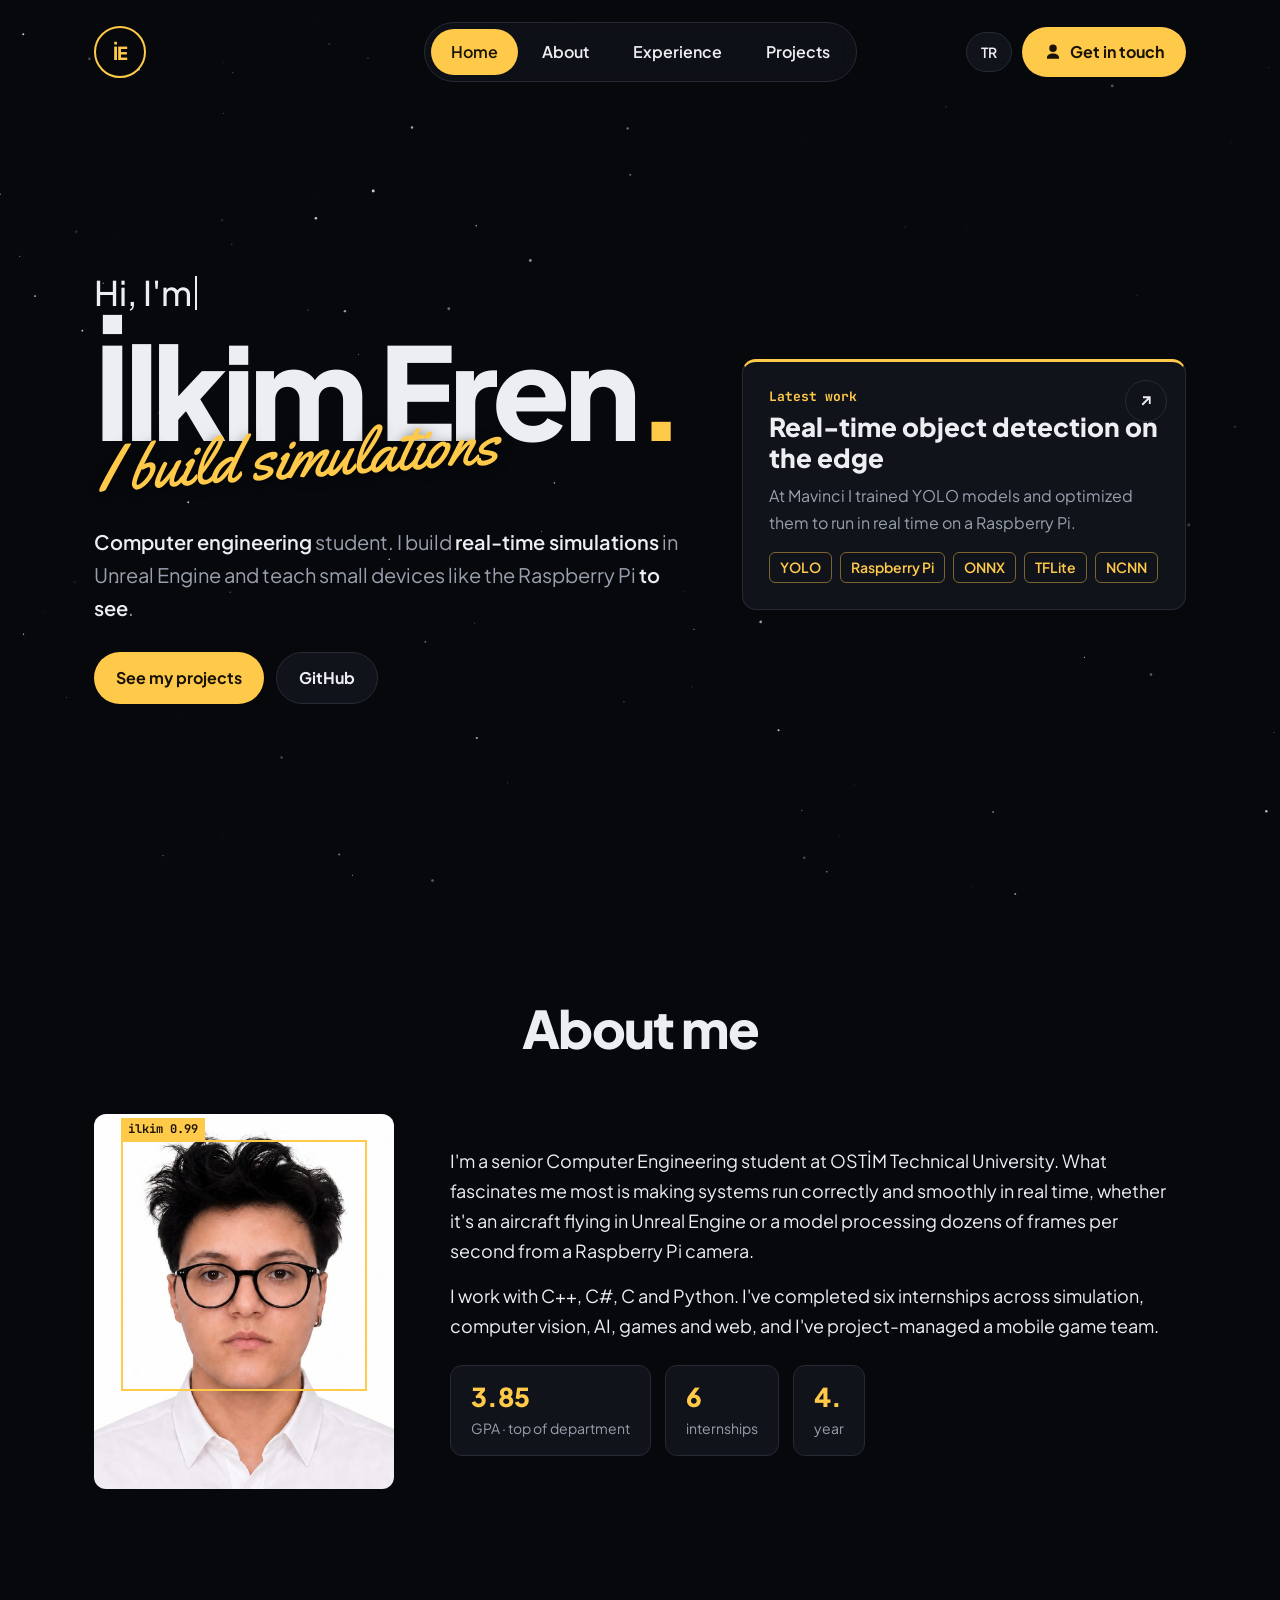
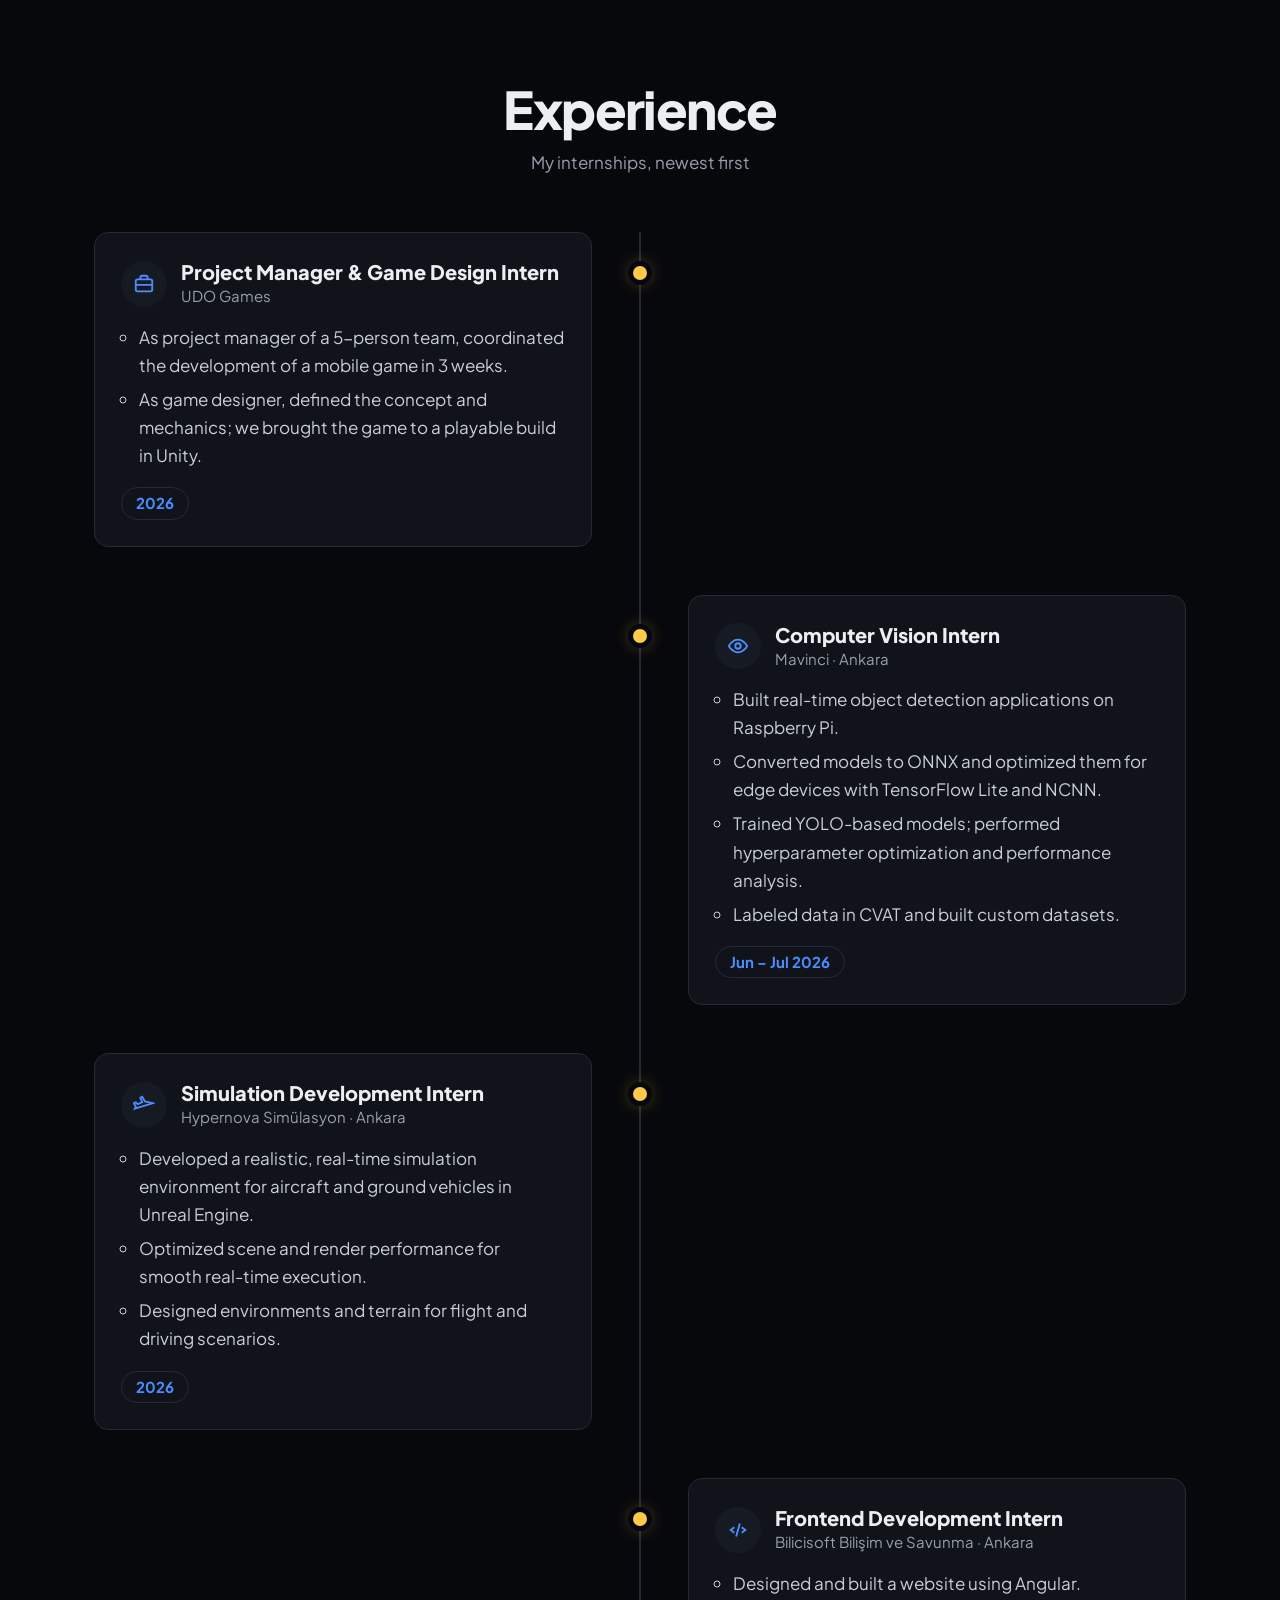
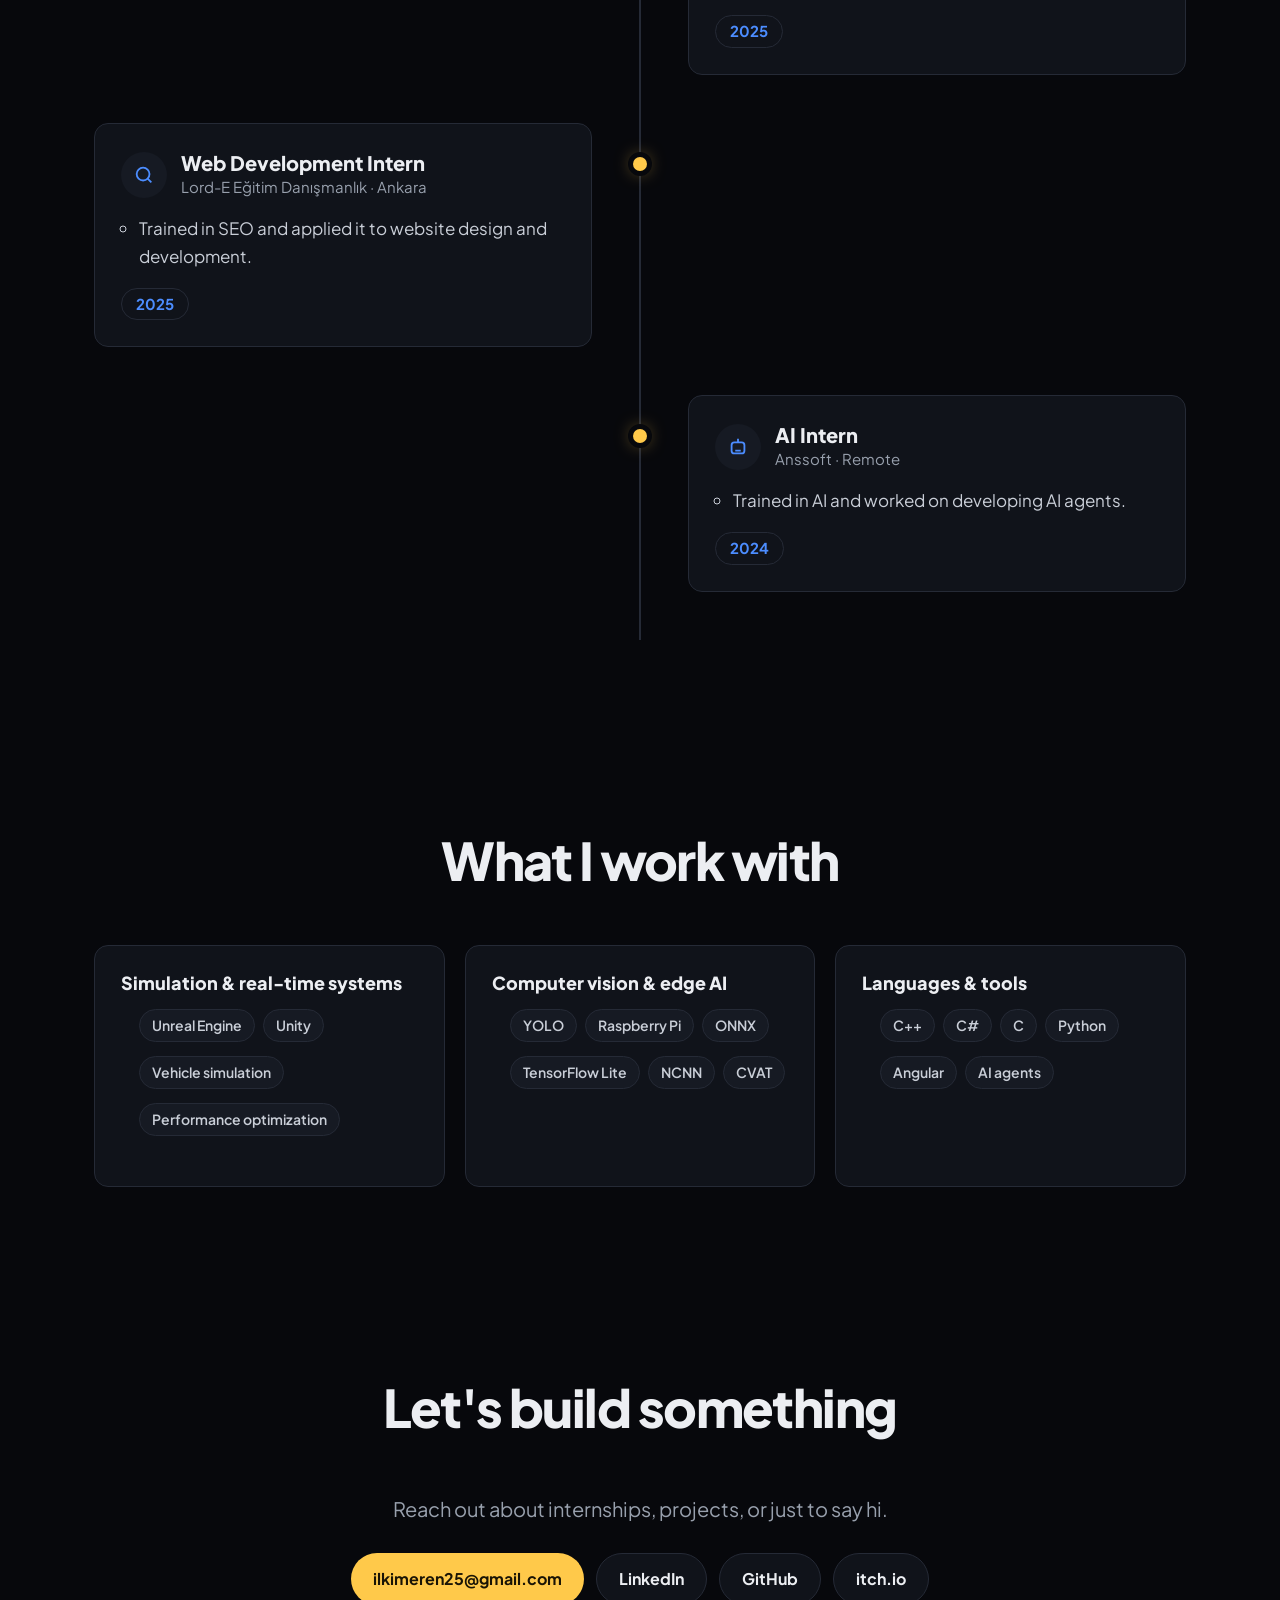
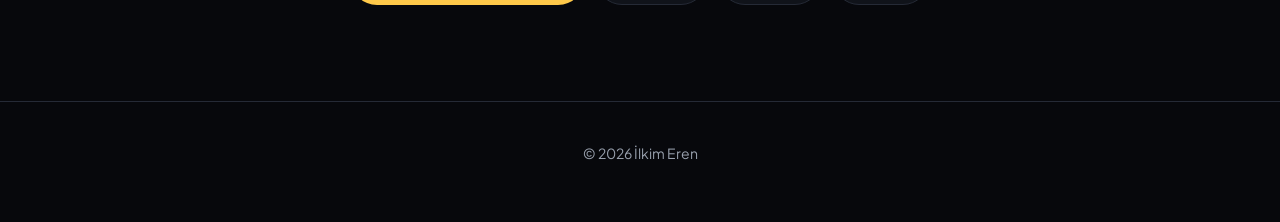
==== index.html @ 9e012ad8 "Add files via upload" ====
<!doctype html>
<html lang="tr" data-lang="tr">
<head>
<meta charset="utf-8">
<meta name="viewport" content="width=device-width, initial-scale=1">
<title>İlkim Eren</title>
<meta name="description" content="İlkim Eren — Bilgisayar Mühendisliği öğrencisi. Simülasyon, gerçek zamanlı sistemler ve görüntü işleme.">
<link rel="preconnect" href="https://fonts.googleapis.com">
<link rel="preconnect" href="https://fonts.gstatic.com" crossorigin>
<link href="https://fonts.googleapis.com/css2?family=Plus+Jakarta+Sans:wght@400;500;600;700;800&family=Yellowtail&family=JetBrains+Mono:wght@700&display=swap" rel="stylesheet">
<link rel="stylesheet" href="style.css">
</head>
<body>
<canvas id="stars" aria-hidden="true"></canvas>
<div class="glow" aria-hidden="true"></div>
<div class="glow-dot" aria-hidden="true"></div>

<div class="wrap">
  <header class="top">
    <a class="logo" href="index.html" aria-label="Ana sayfa">İE</a>
    <nav class="pill">
      <a class="active" href="index.html"><span class="tr">Ana sayfa</span><span class="en">Home</span></a>
      <a href="#hakkimda"><span class="tr">Hakkımda</span><span class="en">About</span></a>
      <a href="#deneyim"><span class="tr">Deneyim</span><span class="en">Experience</span></a>
      <a href="projeler.html"><span class="tr">Projeler</span><span class="en">Projects</span></a>
    </nav>
    <div class="right">
      <button class="lang" id="langBtn" aria-label="Dil değiştir / Switch language">EN</button>
      <a class="btn yellow hide-sm" href="#iletisim">
        <svg viewBox="0 0 24 24" fill="currentColor" aria-hidden="true"><path d="M12 12a5 5 0 1 0 0-10 5 5 0 0 0 0 10Zm0 2c-4.4 0-8 2.2-8 5v2h16v-2c0-2.8-3.6-5-8-5Z"/></svg>
        <span class="tr">İletişime geç</span><span class="en">Get in touch</span>
      </a>
    </div>
  </header>

  <main>
    <div class="hero">
      <div>
        <p class="hello"><span id="hello">&#8203;</span><span class="caret" aria-hidden="true"></span></p>
        <div class="name">
          <h1>İlkim Eren<i>.</i></h1>
          <div class="script" aria-hidden="true"><span class="tr">simülasyon yaparım</span><span class="en">I build simulations</span></div>
        </div>
        <p class="intro">
          <span class="tr"><b>Bilgisayar mühendisliği</b> öğrencisiyim. Unreal Engine'de <b>gerçek zamanlı simülasyonlar</b> kuruyor, Raspberry Pi gibi küçük cihazlara <b>görmeyi</b> öğretiyorum.</span>
          <span class="en"><b>Computer engineering</b> student. I build <b>real-time simulations</b> in Unreal Engine and teach small devices like the Raspberry Pi <b>to see</b>.</span>
        </p>
        <div class="cta">
          <a class="btn yellow" href="projeler.html"><span class="tr">Projelerimi gör</span><span class="en">See my projects</span></a>
          <a class="btn outline" href="https://github.com/ilqim" target="_blank" rel="noopener">GitHub</a>
        </div>
      </div>

      <aside class="now">
        <a class="go" href="#deneyim" aria-label="Deneyime git">
          <svg width="18" height="18" viewBox="0 0 24 24" fill="none" stroke="currentColor" stroke-width="2.4" aria-hidden="true"><path d="M7 17 17 7M8 7h9v9"/></svg>
        </a>
        <p class="label"><span class="tr">Son çalışmam</span><span class="en">Latest work</span></p>
        <h3><span class="tr">Uç cihazda gerçek zamanlı nesne tespiti</span><span class="en">Real-time object detection on the edge</span></h3>
        <p><span class="tr">Mavinci'de YOLO modellerini eğitip Raspberry Pi üzerinde gerçek zamanlı çalışacak şekilde optimize ettim.</span><span class="en">At Mavinci I trained YOLO models and optimized them to run in real time on a Raspberry Pi.</span></p>
        <ul class="chips"><li>YOLO</li><li>Raspberry Pi</li><li>ONNX</li><li>TFLite</li><li>NCNN</li></ul>
      </aside>
    </div>

    <section id="hakkimda">
      <div class="head"><h2><span class="tr">Hakkımda</span><span class="en">About me</span></h2></div>
      <div class="about">
        <figure class="detect">
          <img src="foto.jpg" alt="İlkim Eren'in portresi">
          <div class="bbox" aria-hidden="true"><span>ilkim 0.99</span></div>
        </figure>
        <div>
          <p class="tr">OSTİM Teknik Üniversitesi'nde Bilgisayar Mühendisliği 4. sınıf öğrencisiyim. En çok ilgimi çeken şey, bir sistemin gerçek zamanda doğru ve akıcı çalışması: Unreal Engine'de uçan bir uçak ya da bir Raspberry Pi kamerasından saniyede onlarca kare işleyen bir model.</p>
          <p class="tr">C++, C#, C ve Python kullanıyorum. Simülasyon, görüntü işleme, yapay zekâ, oyun ve web alanlarında altı staj yaptım; bir mobil oyun ekibinde proje yöneticiliği de üstlendim.</p>
          <p class="en">I'm a senior Computer Engineering student at OSTİM Technical University. What fascinates me most is making systems run correctly and smoothly in real time, whether it's an aircraft flying in Unreal Engine or a model processing dozens of frames per second from a Raspberry Pi camera.</p>
          <p class="en">I work with C++, C#, C and Python. I've completed six internships across simulation, computer vision, AI, games and web, and I've project-managed a mobile game team.</p>
          <div class="stats">
            <div class="stat"><b>3.85</b><small><span class="tr">GNO · bölüm birincisi</span><span class="en">GPA · top of department</span></small></div>
            <div class="stat"><b>6</b><small><span class="tr">staj</span><span class="en">internships</span></small></div>
            <div class="stat"><b>4.</b><small><span class="tr">sınıf</span><span class="en">year</span></small></div>
          </div>
        </div>
      </div>
    </section>

    <section id="deneyim">
      <div class="head">
        <h2><span class="tr">Deneyim</span><span class="en">Experience</span></h2>
        <p><span class="tr">En yeniden eskiye stajlarım</span><span class="en">My internships, newest first</span></p>
      </div>
      <ol class="timeline">
        <li class="reveal"><div class="card">
          <div class="row"><div class="icon"><svg viewBox="0 0 24 24" fill="none" stroke="currentColor" stroke-width="2"><rect x="3" y="7" width="18" height="13" rx="2"/><path d="M8 7V5a2 2 0 0 1 2-2h4a2 2 0 0 1 2 2v2M3 13h18"/></svg></div>
            <div><h3><span class="tr">Proje Yöneticisi ve Oyun Tasarımcısı Stajyer</span><span class="en">Project Manager &amp; Game Design Intern</span></h3><div class="co">UDO Games</div></div></div>
          <ul class="tr"><li>5 kişilik ekibin proje yöneticisi olarak 3 haftada bir mobil oyunun geliştirilmesini koordine ettim.</li><li>Oyun tasarımcısı olarak konsepti ve mekanikleri belirledim; oyunu Unity ile oynanabilir sürüme taşıdık.</li></ul>
          <ul class="en"><li>As project manager of a 5-person team, coordinated the development of a mobile game in 3 weeks.</li><li>As game designer, defined the concept and mechanics; we brought the game to a playable build in Unity.</li></ul>
          <span class="year">2026</span>
        </div></li>

        <li class="reveal"><div class="card">
          <div class="row"><div class="icon"><svg viewBox="0 0 24 24" fill="none" stroke="currentColor" stroke-width="2"><path d="M2 12s3.6-7 10-7 10 7 10 7-3.6 7-10 7S2 12 2 12Z"/><circle cx="12" cy="12" r="3"/></svg></div>
            <div><h3><span class="tr">Bilgisayarlı Görü Stajyeri</span><span class="en">Computer Vision Intern</span></h3><div class="co">Mavinci · Ankara</div></div></div>
          <ul class="tr"><li>Raspberry Pi üzerinde gerçek zamanlı nesne tespiti uygulamaları geliştirdim.</li><li>Modelleri ONNX'e dönüştürüp TensorFlow Lite ve NCNN ile uç cihazlarda optimize ettim.</li><li>YOLO tabanlı modeller eğittim; hiperparametre optimizasyonu ve performans analizi yaptım.</li><li>CVAT ile veri etiketleyip özel veri setleri oluşturdum.</li></ul>
          <ul class="en"><li>Built real-time object detection applications on Raspberry Pi.</li><li>Converted models to ONNX and optimized them for edge devices with TensorFlow Lite and NCNN.</li><li>Trained YOLO-based models; performed hyperparameter optimization and performance analysis.</li><li>Labeled data in CVAT and built custom datasets.</li></ul>
          <span class="year"><span class="tr">Haz – Tem 2026</span><span class="en">Jun – Jul 2026</span></span>
        </div></li>

        <li class="reveal"><div class="card">
          <div class="row"><div class="icon"><svg viewBox="0 0 24 24" fill="none" stroke="currentColor" stroke-width="2"><path d="M2 16l20-6-9-2-3-5-2 1 2 5-5 2-2-2-2 1 2 4Z"/></svg></div>
            <div><h3><span class="tr">Simülasyon Geliştirme Stajyeri</span><span class="en">Simulation Development Intern</span></h3><div class="co">Hypernova Simülasyon · Ankara</div></div></div>
          <ul class="tr"><li>Unreal Engine ile uçak ve kara araçları için gerçekçi, gerçek zamanlı simülasyon ortamı geliştirdim.</li><li>Sahne ve render performansını akıcı çalışacak şekilde optimize ettim.</li><li>Uçuş ve sürüş senaryolarına uygun ortam ve arazi tasarımları yaptım.</li></ul>
          <ul class="en"><li>Developed a realistic, real-time simulation environment for aircraft and ground vehicles in Unreal Engine.</li><li>Optimized scene and render performance for smooth real-time execution.</li><li>Designed environments and terrain for flight and driving scenarios.</li></ul>
          <span class="year">2026</span>
        </div></li>

        <li class="reveal"><div class="card">
          <div class="row"><div class="icon"><svg viewBox="0 0 24 24" fill="none" stroke="currentColor" stroke-width="2"><path d="m8 9-4 3 4 3M16 9l4 3-4 3M14 5l-4 14"/></svg></div>
            <div><h3><span class="tr">Frontend Geliştirme Stajyeri</span><span class="en">Frontend Development Intern</span></h3><div class="co">Bilicisoft Bilişim ve Savunma · Ankara</div></div></div>
          <ul class="tr"><li>Angular kullanarak web sitesi tasarladım ve geliştirdim.</li></ul>
          <ul class="en"><li>Designed and built a website using Angular.</li></ul>
          <span class="year">2025</span>
        </div></li>

        <li class="reveal"><div class="card">
          <div class="row"><div class="icon"><svg viewBox="0 0 24 24" fill="none" stroke="currentColor" stroke-width="2"><circle cx="11" cy="11" r="7"/><path d="m20 20-4-4"/></svg></div>
            <div><h3><span class="tr">Web Geliştirme Stajyeri</span><span class="en">Web Development Intern</span></h3><div class="co">Lord-E Eğitim Danışmanlık · Ankara</div></div></div>
          <ul class="tr"><li>SEO eğitimi aldım ve bunu web sitesi tasarımı ve geliştirmede uyguladım.</li></ul>
          <ul class="en"><li>Trained in SEO and applied it to website design and development.</li></ul>
          <span class="year">2025</span>
        </div></li>

        <li class="reveal"><div class="card">
          <div class="row"><div class="icon"><svg viewBox="0 0 24 24" fill="none" stroke="currentColor" stroke-width="2"><rect x="5" y="7" width="14" height="12" rx="3"/><path d="M12 3v4M9 12h.01M15 12h.01M9 16h6"/></svg></div>
            <div><h3><span class="tr">Yapay Zekâ Stajyeri</span><span class="en">AI Intern</span></h3><div class="co">Anssoft · <span class="tr">Uzaktan</span><span class="en">Remote</span></div></div></div>
          <ul class="tr"><li>Yapay zekâ eğitimi aldım ve yapay zekâ ajanları geliştirme üzerine çalıştım.</li></ul>
          <ul class="en"><li>Trained in AI and worked on developing AI agents.</li></ul>
          <span class="year">2024</span>
        </div></li>
      </ol>
    </section>

    <section id="yetenekler">
      <div class="head"><h2><span class="tr">Neler kullanıyorum</span><span class="en">What I work with</span></h2></div>
      <div class="skills">
        <div class="card"><h3><span class="tr">Simülasyon ve gerçek zamanlı sistemler</span><span class="en">Simulation &amp; real-time systems</span></h3><ul class="tags"><li>Unreal Engine</li><li>Unity</li><li><span class="tr">Araç simülasyonu</span><span class="en">Vehicle simulation</span></li><li><span class="tr">Performans optimizasyonu</span><span class="en">Performance optimization</span></li></ul></div>
        <div class="card"><h3><span class="tr">Görüntü işleme ve gömülü YZ</span><span class="en">Computer vision &amp; edge AI</span></h3><ul class="tags"><li>YOLO</li><li>Raspberry Pi</li><li>ONNX</li><li>TensorFlow Lite</li><li>NCNN</li><li>CVAT</li></ul></div>
        <div class="card"><h3><span class="tr">Diller ve araçlar</span><span class="en">Languages &amp; tools</span></h3><ul class="tags"><li>C++</li><li>C#</li><li>C</li><li>Python</li><li>Angular</li><li><span class="tr">YZ ajanları</span><span class="en">AI agents</span></li></ul></div>
      </div>
    </section>

    <section id="iletisim" class="contact">
      <div class="head"><h2><span class="tr">Birlikte bir şey yapalım</span><span class="en">Let's build something</span></h2></div>
      <p><span class="tr">Staj, proje ya da sadece merhaba demek için yazabilirsin.</span><span class="en">Reach out about internships, projects, or just to say hi.</span></p>
      <div class="cta">
        <a class="btn yellow" href="mailto:ilkimeren25@gmail.com">ilkimeren25@gmail.com</a>
        <a class="btn outline" href="https://linkedin.com/in/ilkimeren" target="_blank" rel="noopener">LinkedIn</a>
        <a class="btn outline" href="https://github.com/ilqim" target="_blank" rel="noopener">GitHub</a>
        <a class="btn outline" href="https://ilqim.itch.io" target="_blank" rel="noopener">itch.io</a>
      </div>
    </section>
  </main>
</div>
<footer><div class="wrap">© 2026 İlkim Eren</div></footer>
<script src="main.js"></script>
</body>
</html>
---- style.css ----
:root{
  --bg:#07080C; --surface:#10131A; --surface2:#161A23; --line:#252A36;
  --ink:#ECEEF2; --muted:#98A0AD; --accent:#FFC94A; --accentInk:#1A1405;
  --blue:#4C8DFF;
}
*{box-sizing:border-box}
html{scroll-behavior:smooth}
body{margin:0;background:var(--bg);color:var(--ink);font:400 17px/1.65 "Plus Jakarta Sans",system-ui,sans-serif;-webkit-font-smoothing:antialiased;overflow-x:hidden}
a{color:inherit}
a:focus-visible,button:focus-visible{outline:2px solid var(--accent);outline-offset:3px;border-radius:8px}
.wrap{max-width:1140px;margin:0 auto;padding:0 24px;position:relative;z-index:2}
html[data-lang="tr"] .en, html[data-lang="en"] .tr{display:none}

/* yıldızlar ve mouse ışığı */
#stars{position:fixed;inset:0;z-index:0;pointer-events:none}
.glow{position:fixed;left:0;top:0;width:520px;height:520px;margin:-260px 0 0 -260px;border-radius:50%;
  background:radial-gradient(circle,rgba(255,201,74,.16) 0%,rgba(76,141,255,.08) 35%,transparent 70%);
  pointer-events:none;z-index:1;will-change:transform;opacity:0;transition:opacity .4s}
.glow-dot{position:fixed;left:0;top:0;width:10px;height:10px;margin:-5px 0 0 -5px;border-radius:50%;
  background:var(--accent);box-shadow:0 0 14px 4px rgba(255,201,74,.65);pointer-events:none;z-index:50;opacity:0;transition:opacity .3s}
body.has-mouse .glow,body.has-mouse .glow-dot{opacity:1}
@media (pointer:coarse){.glow,.glow-dot{display:none}}

/* üst menü */
.top{display:grid;grid-template-columns:1fr auto 1fr;align-items:center;padding:22px 0;gap:16px}
.logo{width:52px;height:52px;border-radius:50%;border:2px solid var(--accent);display:grid;place-items:center;
  font:800 18px "Plus Jakarta Sans",system-ui,sans-serif;color:var(--accent);text-decoration:none;letter-spacing:-.04em}
.pill{display:flex;gap:4px;padding:6px;border:1px solid var(--line);border-radius:999px;background:rgba(16,19,26,.75);backdrop-filter:blur(10px)}
.pill a{padding:10px 20px;border-radius:999px;text-decoration:none;font-weight:600;font-size:16px;color:var(--ink)}
.pill a:hover{background:var(--surface2)}
.pill a.active{background:var(--accent);color:var(--accentInk)}
.right{display:flex;justify-content:flex-end;align-items:center;gap:10px}
.lang{background:var(--surface);border:1px solid var(--line);color:var(--ink);border-radius:999px;padding:10px 14px;font:600 14px "Plus Jakarta Sans",system-ui,sans-serif;cursor:pointer}
.btn{display:inline-flex;align-items:center;gap:8px;padding:12px 22px;border-radius:999px;font-weight:700;font-size:16px;text-decoration:none;border:0;cursor:pointer}
.btn.yellow{background:var(--accent);color:var(--accentInk)}
.btn.yellow:hover{filter:brightness(1.08)}
.btn.outline{border:1px solid var(--line);color:var(--ink);background:var(--surface)}
.btn svg{width:18px;height:18px}

/* hero */
.hero{display:grid;grid-template-columns:1.35fr 1fr;gap:48px;align-items:center;min-height:calc(100vh - 100px);padding:40px 0 80px}
.hello{font-size:34px;font-weight:500;margin:0;min-height:1.4em}
.hello .caret{display:inline-block;width:2px;height:1em;background:var(--ink);vertical-align:-.12em;margin-left:3px;animation:blink 1s steps(1) infinite}
@keyframes blink{50%{opacity:0}}
.name{position:relative;margin:4px 0 72px}
.name h1{font:800 clamp(60px,10vw,128px)/1 "Plus Jakarta Sans",sans-serif;letter-spacing:-.045em;margin:0}
.name h1 i{color:var(--accent);font-style:normal}
.script{position:absolute;left:4px;bottom:-.55em;font:400 clamp(36px,5.5vw,64px)/1 "Yellowtail",cursive;color:var(--accent);transform:rotate(-4deg);white-space:nowrap;text-shadow:0 2px 12px rgba(0,0,0,.6)}
.intro{font-size:20px;color:var(--muted);max-width:32em;margin:0 0 28px}
.intro b{color:var(--ink);font-weight:600}
.cta{display:flex;flex-wrap:wrap;gap:12px}

.now{background:var(--surface);border:1px solid var(--line);border-top:3px solid var(--accent);border-radius:14px;padding:26px;position:relative}
.now .label{font:700 13px "JetBrains Mono",monospace;color:var(--accent);margin:0 0 6px}
.now h3{font:800 26px/1.2 "Plus Jakarta Sans",system-ui,sans-serif;margin:0 0 10px}
.now p{color:var(--muted);margin:0 0 16px;font-size:16px}
.now .go{position:absolute;top:18px;right:18px;width:42px;height:42px;border-radius:50%;border:1px solid var(--line);display:grid;place-items:center;text-decoration:none}
.chips{display:flex;flex-wrap:wrap;gap:8px;list-style:none;padding:0;margin:0}
.chips li{font-size:14px;font-weight:600;border:1px solid rgba(255,201,74,.45);color:var(--accent);border-radius:6px;padding:3px 10px}

/* bölümler */
section{padding:96px 0}
.head{text-align:center;margin-bottom:56px}
.head h2{font:800 clamp(34px,5vw,52px)/1.1 "Plus Jakarta Sans",system-ui,sans-serif;letter-spacing:-.03em;margin:0 0 10px}
.head p{color:var(--muted);margin:0}

.about{display:grid;grid-template-columns:300px 1fr;gap:56px;align-items:center}
.detect{position:relative;margin:0}
.detect img{display:block;width:100%;aspect-ratio:4/5;object-fit:cover;border-radius:12px}
.bbox{position:absolute;inset:7% 9% 26% 9%;border:2px solid var(--accent)}
.bbox span{position:absolute;top:-2px;left:-2px;transform:translateY(-100%);background:var(--accent);color:var(--accentInk);font:700 12px/1 "JetBrains Mono",monospace;padding:5px 7px}
.about p{font-size:18px;margin:0 0 16px;max-width:40em}
.stats{display:flex;flex-wrap:wrap;gap:14px;margin-top:24px}
.stat{background:var(--surface);border:1px solid var(--line);border-radius:12px;padding:14px 20px}
.stat b{display:block;font:800 26px "Plus Jakarta Sans",system-ui,sans-serif;color:var(--accent)}
.stat small{color:var(--muted);font-size:14px}

/* zaman çizelgesi */
.timeline{position:relative;list-style:none;padding:0;margin:0}
.timeline::before{content:"";position:absolute;left:50%;top:0;bottom:0;width:2px;background:var(--line);transform:translateX(-50%)}
.timeline > li{position:relative;width:50%;padding:0 48px 48px 0}
.timeline > li:nth-child(even){margin-left:50%;padding:0 0 48px 48px}
.timeline > li::after{content:"";position:absolute;top:34px;right:-7px;width:14px;height:14px;border-radius:50%;background:var(--accent);box-shadow:0 0 0 5px var(--bg),0 0 18px rgba(255,201,74,.7)}
.timeline > li:nth-child(even)::after{right:auto;left:-7px}
.card{background:var(--surface);border:1px solid var(--line);border-radius:14px;padding:26px;transition:border-color .2s}
.card:hover{border-color:rgba(255,201,74,.5)}
.card .row{display:flex;gap:14px;align-items:center;margin-bottom:14px}
.icon{flex:none;width:46px;height:46px;border-radius:50%;background:var(--surface2);display:grid;place-items:center;color:var(--blue)}
.icon svg{width:22px;height:22px}
.card h3{font:800 20px/1.25 "Plus Jakarta Sans",system-ui,sans-serif;margin:0}
.card .co{color:var(--muted);font-size:15px}
.card ul{margin:0 0 18px;padding-left:18px;color:#C9CED7}
.card ul li{margin-bottom:6px}
.year{display:inline-block;border:1px solid var(--line);color:var(--blue);font-weight:700;font-size:15px;border-radius:999px;padding:3px 14px}
.reveal{opacity:0;transform:translateY(24px);transition:opacity .6s ease,transform .6s ease}
.reveal.in{opacity:1;transform:none}

/* yetenekler */
.skills{display:grid;grid-template-columns:repeat(3,1fr);gap:20px}
.skills .card h3{margin-bottom:14px;font-size:18px}
.tags{display:flex;flex-wrap:wrap;gap:8px;list-style:none;padding:0;margin:0}
.tags li{font-size:14px;font-weight:600;background:var(--surface2);border:1px solid var(--line);border-radius:999px;padding:4px 12px}

/* projeler */
.projects{display:grid;grid-template-columns:repeat(2,1fr);gap:22px}
.project{background:var(--surface);border:1px solid var(--line);border-radius:16px;padding:28px;display:flex;flex-direction:column}
.project .kind{font:700 13px "JetBrains Mono",monospace;color:var(--accent);margin-bottom:8px}
.project h3{font:800 24px/1.2 "Plus Jakarta Sans",system-ui,sans-serif;margin:0 0 12px}
.project p{color:var(--muted);margin:0 0 18px;flex:1}
.project .links{display:flex;gap:10px;margin-top:18px}
.project.soon{border-style:dashed;background:transparent}
.center{text-align:center;margin-top:40px}

/* iletişim */
.contact{text-align:center}
.contact p{color:var(--muted);font-size:20px;margin:0 0 28px}
.contact .cta{justify-content:center}
footer{padding:40px 0 56px;color:var(--muted);font-size:14px;text-align:center;border-top:1px solid var(--line)}

@media (max-width:900px){
  .top{grid-template-columns:auto 1fr}
  .pill{grid-column:1/-1;grid-row:2;overflow-x:auto;justify-self:stretch;scrollbar-width:none}
  .pill a{padding:8px 14px;font-size:15px;white-space:nowrap}
  .hero{grid-template-columns:1fr;min-height:auto;padding:24px 0 64px}
  .about{grid-template-columns:1fr;gap:32px}
  .detect{max-width:280px}
  .skills,.projects{grid-template-columns:1fr}
  .timeline::before{left:7px}
  .timeline > li,.timeline > li:nth-child(even){width:100%;margin-left:0;padding:0 0 32px 36px}
  .timeline > li::after,.timeline > li:nth-child(even)::after{left:0;right:auto}
  .wrap{padding:0 16px}
  .btn.yellow.hide-sm{display:none}
}
@media (prefers-reduced-motion:reduce){
  .reveal{opacity:1;transform:none;transition:none}
  .hello .caret{animation:none}
}
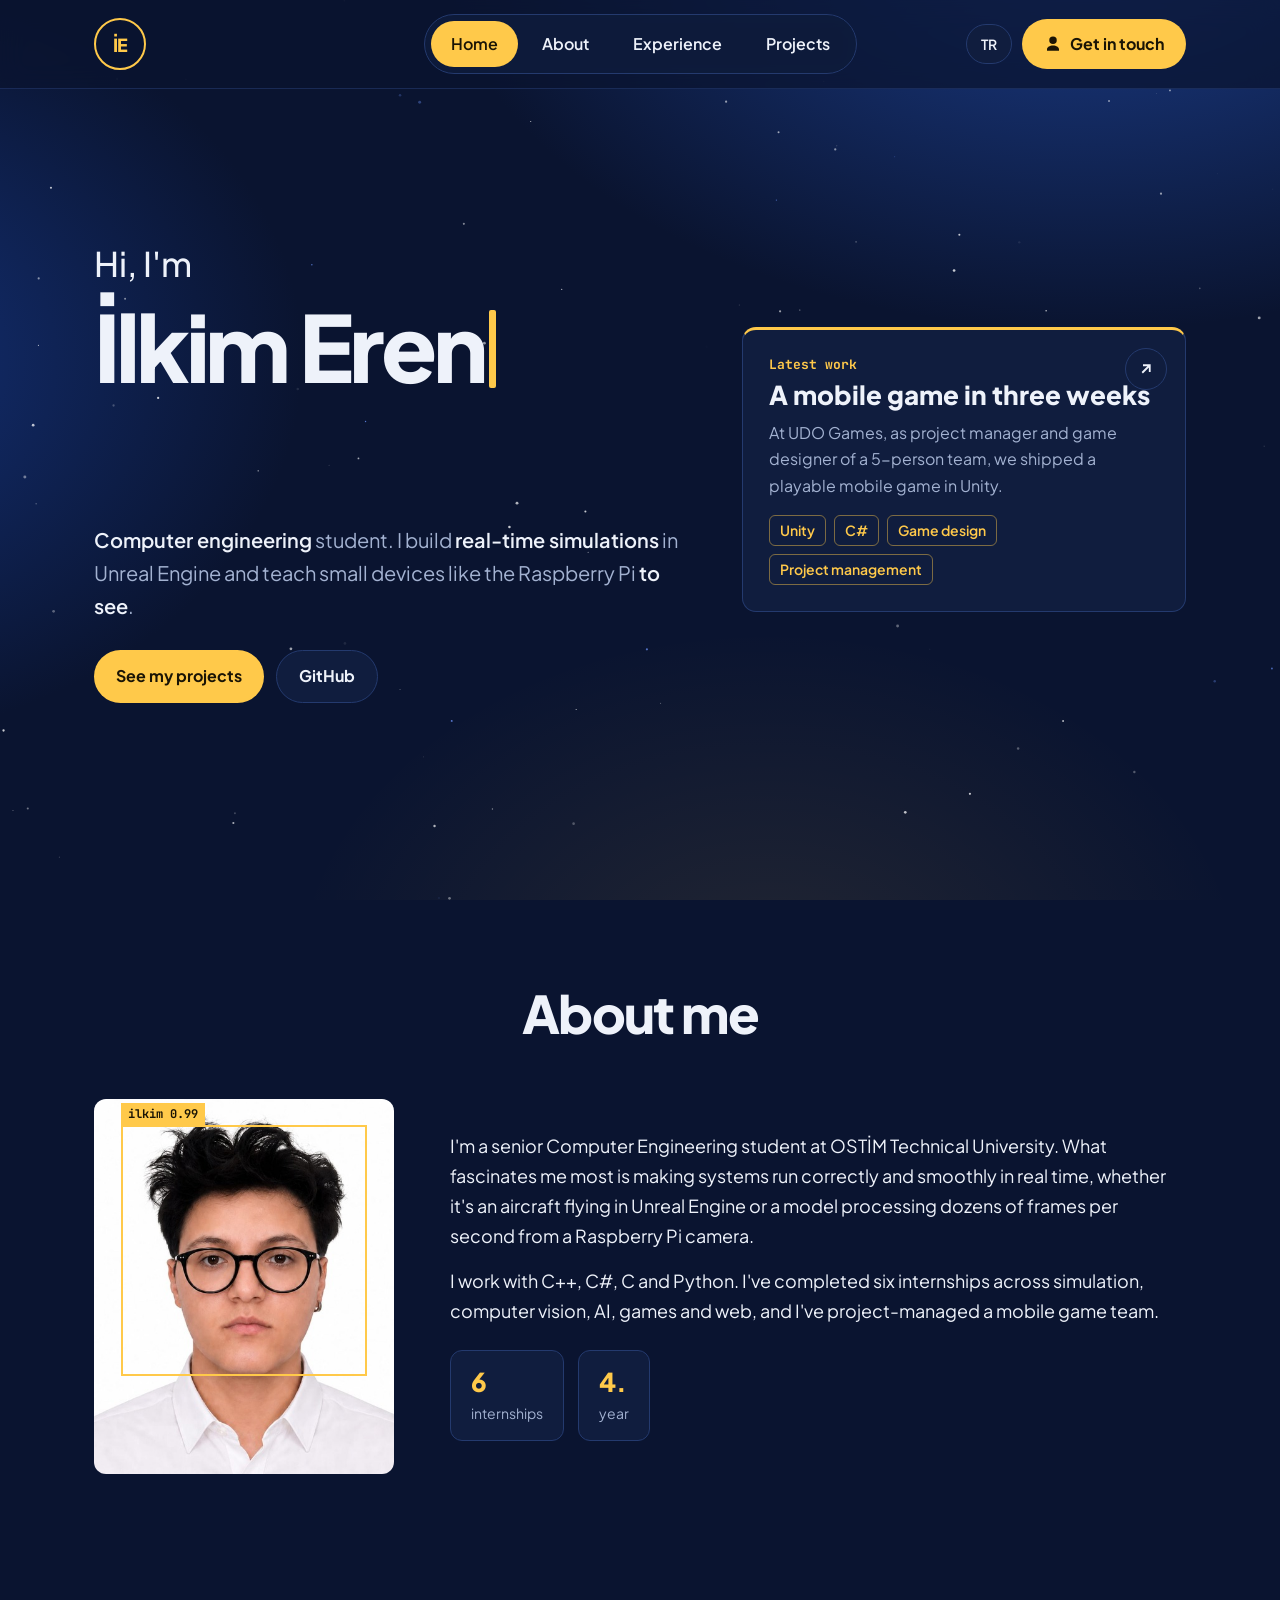
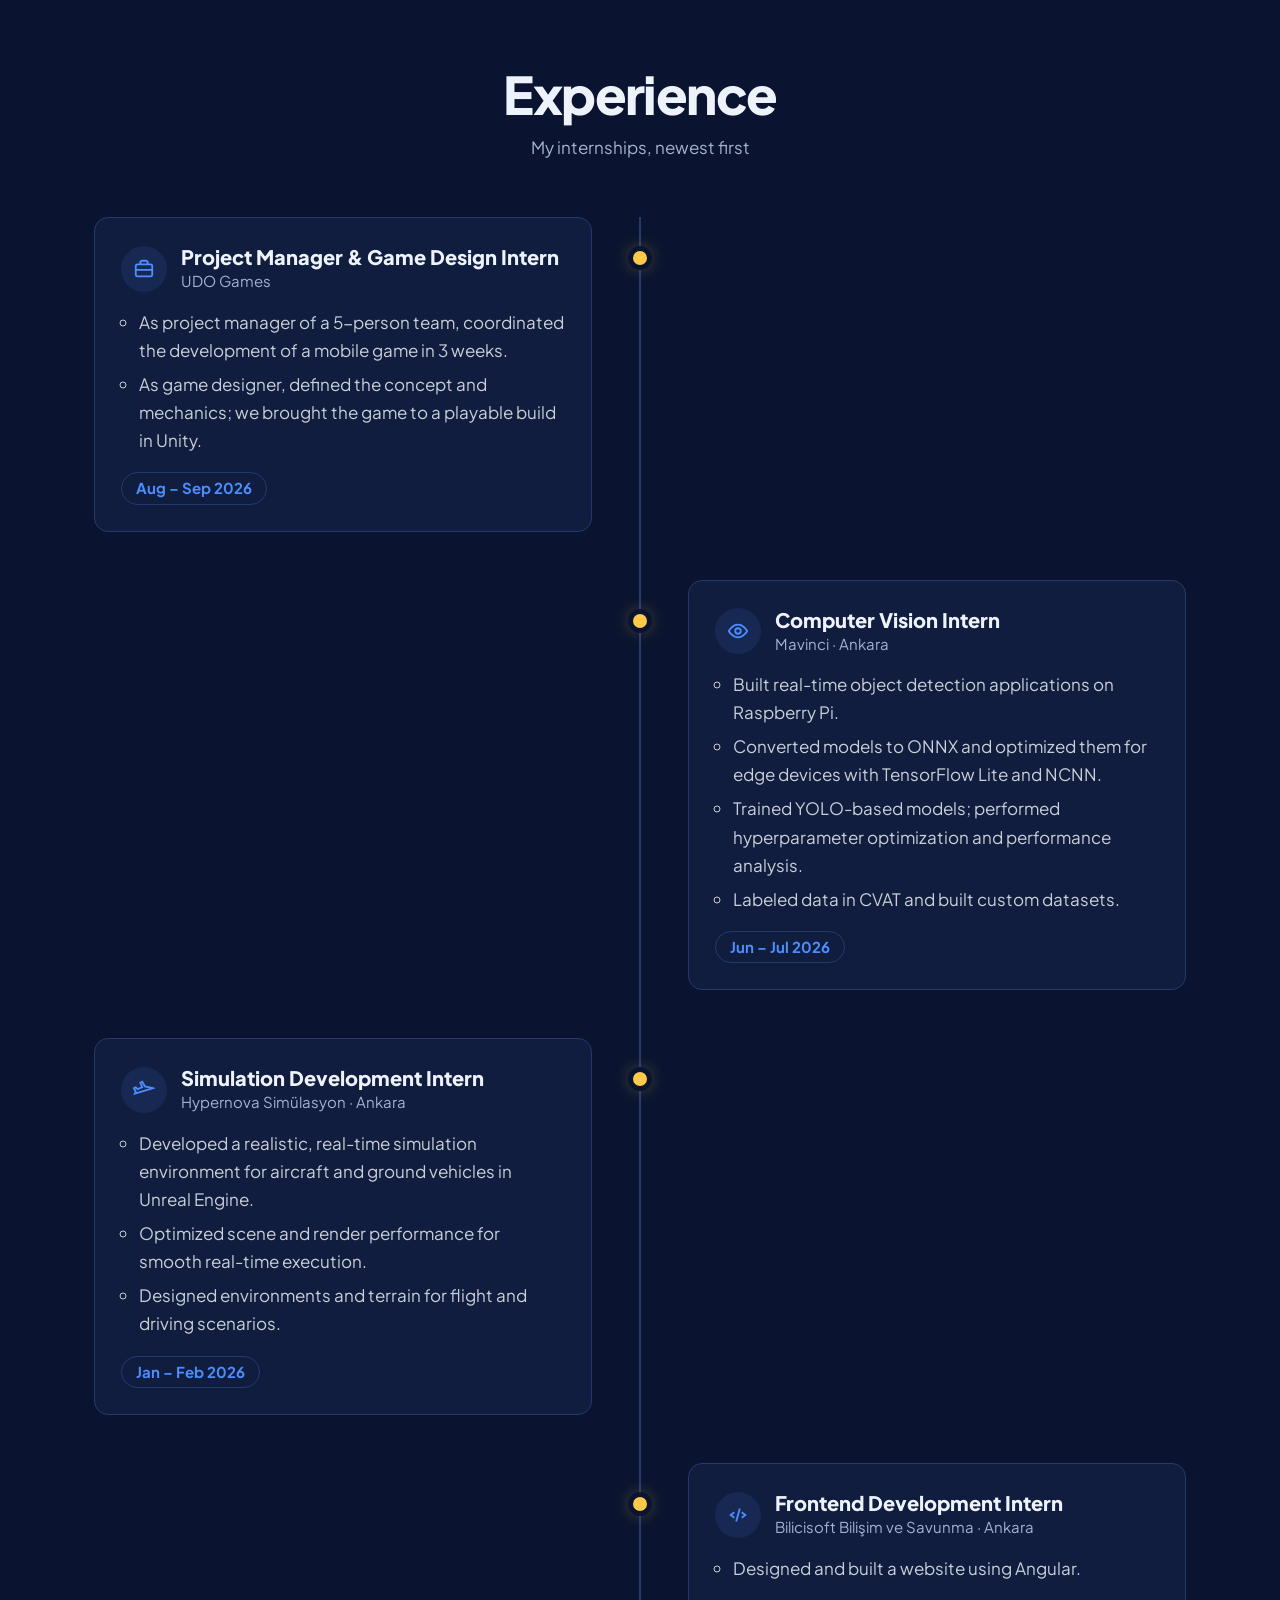
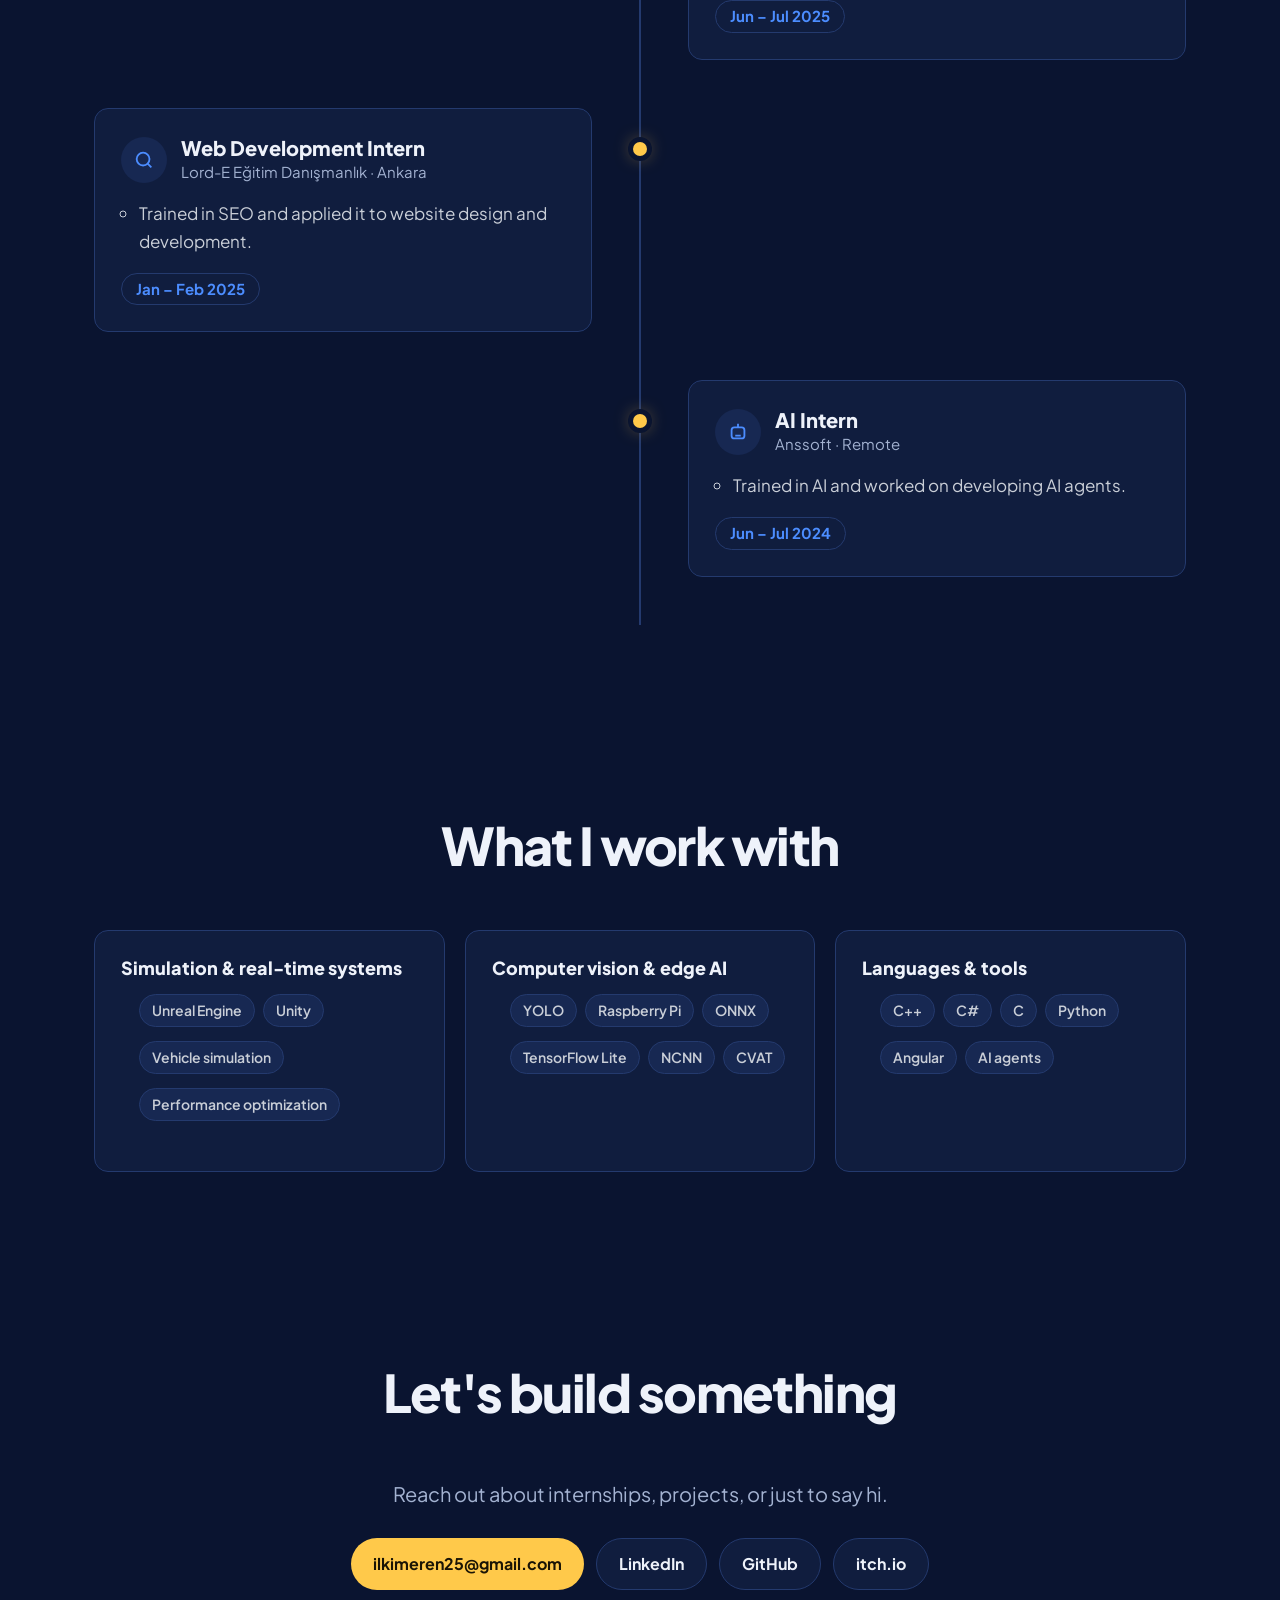
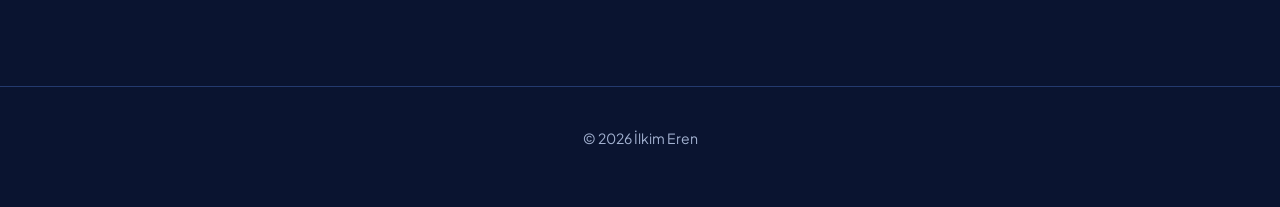
==== commit b9efaba9: "Add files via upload" ====
--- a/index.html
+++ b/index.html
@@ -15,8 +15,7 @@
 <div class="glow" aria-hidden="true"></div>
 <div class="glow-dot" aria-hidden="true"></div>
 
-<div class="wrap">
-  <header class="top">
+<header class="topbar"><div class="wrap top">
     <a class="logo" href="index.html" aria-label="Ana sayfa">İE</a>
     <nav class="pill">
       <a class="active" href="index.html"><span class="tr">Ana sayfa</span><span class="en">Home</span></a>
@@ -31,15 +30,15 @@
         <span class="tr">İletişime geç</span><span class="en">Get in touch</span>
       </a>
     </div>
-  </header>
+  </div></header>
 
+<div class="wrap">
   <main>
     <div class="hero">
       <div>
-        <p class="hello"><span id="hello">&#8203;</span><span class="caret" aria-hidden="true"></span></p>
+        <p class="hello"><span class="tr">Merhaba, ben</span><span class="en">Hi, I'm</span></p>
         <div class="name">
-          <h1>İlkim Eren<i>.</i></h1>
-          <div class="script" aria-hidden="true"><span class="tr">simülasyon yaparım</span><span class="en">I build simulations</span></div>
+          <h1 aria-label="İlkim Eren"><span id="typed" aria-hidden="true">İlkim Eren</span><span class="caret" aria-hidden="true"></span></h1>
         </div>
         <p class="intro">
           <span class="tr"><b>Bilgisayar mühendisliği</b> öğrencisiyim. Unreal Engine'de <b>gerçek zamanlı simülasyonlar</b> kuruyor, Raspberry Pi gibi küçük cihazlara <b>görmeyi</b> öğretiyorum.</span>
@@ -56,9 +55,9 @@
           <svg width="18" height="18" viewBox="0 0 24 24" fill="none" stroke="currentColor" stroke-width="2.4" aria-hidden="true"><path d="M7 17 17 7M8 7h9v9"/></svg>
         </a>
         <p class="label"><span class="tr">Son çalışmam</span><span class="en">Latest work</span></p>
-        <h3><span class="tr">Uç cihazda gerçek zamanlı nesne tespiti</span><span class="en">Real-time object detection on the edge</span></h3>
-        <p><span class="tr">Mavinci'de YOLO modellerini eğitip Raspberry Pi üzerinde gerçek zamanlı çalışacak şekilde optimize ettim.</span><span class="en">At Mavinci I trained YOLO models and optimized them to run in real time on a Raspberry Pi.</span></p>
-        <ul class="chips"><li>YOLO</li><li>Raspberry Pi</li><li>ONNX</li><li>TFLite</li><li>NCNN</li></ul>
+        <h3><span class="tr">Üç haftada mobil oyun</span><span class="en">A mobile game in three weeks</span></h3>
+        <p><span class="tr">UDO Games'te 5 kişilik ekibin proje yöneticisi ve oyun tasarımcısı olarak Unity ile oynanabilir bir mobil oyun çıkardık.</span><span class="en">At UDO Games, as project manager and game designer of a 5-person team, we shipped a playable mobile game in Unity.</span></p>
+        <ul class="chips"><li>Unity</li><li>C#</li><li><span class="tr">Oyun tasarımı</span><span class="en">Game design</span></li><li><span class="tr">Proje yönetimi</span><span class="en">Project management</span></li></ul>
       </aside>
     </div>
 
@@ -75,7 +74,6 @@
           <p class="en">I'm a senior Computer Engineering student at OSTİM Technical University. What fascinates me most is making systems run correctly and smoothly in real time, whether it's an aircraft flying in Unreal Engine or a model processing dozens of frames per second from a Raspberry Pi camera.</p>
           <p class="en">I work with C++, C#, C and Python. I've completed six internships across simulation, computer vision, AI, games and web, and I've project-managed a mobile game team.</p>
           <div class="stats">
-            <div class="stat"><b>3.85</b><small><span class="tr">GNO · bölüm birincisi</span><span class="en">GPA · top of department</span></small></div>
             <div class="stat"><b>6</b><small><span class="tr">staj</span><span class="en">internships</span></small></div>
             <div class="stat"><b>4.</b><small><span class="tr">sınıf</span><span class="en">year</span></small></div>
           </div>
@@ -94,7 +92,7 @@
             <div><h3><span class="tr">Proje Yöneticisi ve Oyun Tasarımcısı Stajyer</span><span class="en">Project Manager &amp; Game Design Intern</span></h3><div class="co">UDO Games</div></div></div>
           <ul class="tr"><li>5 kişilik ekibin proje yöneticisi olarak 3 haftada bir mobil oyunun geliştirilmesini koordine ettim.</li><li>Oyun tasarımcısı olarak konsepti ve mekanikleri belirledim; oyunu Unity ile oynanabilir sürüme taşıdık.</li></ul>
           <ul class="en"><li>As project manager of a 5-person team, coordinated the development of a mobile game in 3 weeks.</li><li>As game designer, defined the concept and mechanics; we brought the game to a playable build in Unity.</li></ul>
-          <span class="year">2026</span>
+          <span class="year"><span class="tr">Ağu – Eyl 2026</span><span class="en">Aug – Sep 2026</span></span>
         </div></li>
 
         <li class="reveal"><div class="card">
@@ -110,7 +108,7 @@
             <div><h3><span class="tr">Simülasyon Geliştirme Stajyeri</span><span class="en">Simulation Development Intern</span></h3><div class="co">Hypernova Simülasyon · Ankara</div></div></div>
           <ul class="tr"><li>Unreal Engine ile uçak ve kara araçları için gerçekçi, gerçek zamanlı simülasyon ortamı geliştirdim.</li><li>Sahne ve render performansını akıcı çalışacak şekilde optimize ettim.</li><li>Uçuş ve sürüş senaryolarına uygun ortam ve arazi tasarımları yaptım.</li></ul>
           <ul class="en"><li>Developed a realistic, real-time simulation environment for aircraft and ground vehicles in Unreal Engine.</li><li>Optimized scene and render performance for smooth real-time execution.</li><li>Designed environments and terrain for flight and driving scenarios.</li></ul>
-          <span class="year">2026</span>
+          <span class="year"><span class="tr">Oca – Şub 2026</span><span class="en">Jan – Feb 2026</span></span>
         </div></li>
 
         <li class="reveal"><div class="card">
@@ -118,7 +116,7 @@
             <div><h3><span class="tr">Frontend Geliştirme Stajyeri</span><span class="en">Frontend Development Intern</span></h3><div class="co">Bilicisoft Bilişim ve Savunma · Ankara</div></div></div>
           <ul class="tr"><li>Angular kullanarak web sitesi tasarladım ve geliştirdim.</li></ul>
           <ul class="en"><li>Designed and built a website using Angular.</li></ul>
-          <span class="year">2025</span>
+          <span class="year"><span class="tr">Haz – Tem 2025</span><span class="en">Jun – Jul 2025</span></span>
         </div></li>
 
         <li class="reveal"><div class="card">
@@ -126,7 +124,7 @@
             <div><h3><span class="tr">Web Geliştirme Stajyeri</span><span class="en">Web Development Intern</span></h3><div class="co">Lord-E Eğitim Danışmanlık · Ankara</div></div></div>
           <ul class="tr"><li>SEO eğitimi aldım ve bunu web sitesi tasarımı ve geliştirmede uyguladım.</li></ul>
           <ul class="en"><li>Trained in SEO and applied it to website design and development.</li></ul>
-          <span class="year">2025</span>
+          <span class="year"><span class="tr">Oca – Şub 2025</span><span class="en">Jan – Feb 2025</span></span>
         </div></li>
 
         <li class="reveal"><div class="card">
@@ -134,7 +132,7 @@
             <div><h3><span class="tr">Yapay Zekâ Stajyeri</span><span class="en">AI Intern</span></h3><div class="co">Anssoft · <span class="tr">Uzaktan</span><span class="en">Remote</span></div></div></div>
           <ul class="tr"><li>Yapay zekâ eğitimi aldım ve yapay zekâ ajanları geliştirme üzerine çalıştım.</li></ul>
           <ul class="en"><li>Trained in AI and worked on developing AI agents.</li></ul>
-          <span class="year">2024</span>
+          <span class="year"><span class="tr">Haz – Tem 2024</span><span class="en">Jun – Jul 2024</span></span>
         </div></li>
       </ol>
     </section>
--- a/style.css
+++ b/style.css
@@ -1,11 +1,11 @@
 :root{
-  --bg:#07080C; --surface:#10131A; --surface2:#161A23; --line:#252A36;
-  --ink:#ECEEF2; --muted:#98A0AD; --accent:#FFC94A; --accentInk:#1A1405;
+  --bg:#0A1430; --surface:#101D3E; --surface2:#172852; --line:#243A6E;
+  --ink:#EEF2FA; --muted:#A3B2D1; --accent:#FFC94A; --accentInk:#1A1405;
   --blue:#4C8DFF;
 }
 *{box-sizing:border-box}
 html{scroll-behavior:smooth}
-body{margin:0;background:var(--bg);color:var(--ink);font:400 17px/1.65 "Plus Jakarta Sans",system-ui,sans-serif;-webkit-font-smoothing:antialiased;overflow-x:hidden}
+body{margin:0;background:radial-gradient(1100px 700px at 85% -10%,#1C3F8F 0%,transparent 60%),radial-gradient(900px 700px at -15% 40%,#14327A 0%,transparent 55%),radial-gradient(800px 600px at 60% 110%,rgba(255,201,74,.10) 0%,transparent 60%),var(--bg);background-attachment:fixed;color:var(--ink);font:400 17px/1.65 "Plus Jakarta Sans",system-ui,sans-serif;-webkit-font-smoothing:antialiased;overflow-x:hidden}
 a{color:inherit}
 a:focus-visible,button:focus-visible{outline:2px solid var(--accent);outline-offset:3px;border-radius:8px}
 .wrap{max-width:1140px;margin:0 auto;padding:0 24px;position:relative;z-index:2}
@@ -16,16 +16,19 @@
 .glow{position:fixed;left:0;top:0;width:520px;height:520px;margin:-260px 0 0 -260px;border-radius:50%;
   background:radial-gradient(circle,rgba(255,201,74,.16) 0%,rgba(76,141,255,.08) 35%,transparent 70%);
   pointer-events:none;z-index:1;will-change:transform;opacity:0;transition:opacity .4s}
-.glow-dot{position:fixed;left:0;top:0;width:10px;height:10px;margin:-5px 0 0 -5px;border-radius:50%;
+.glow-dot{position:fixed;left:0;top:0;width:12px;height:12px;margin:-6px 0 0 -6px;border-radius:50%;
   background:var(--accent);box-shadow:0 0 14px 4px rgba(255,201,74,.65);pointer-events:none;z-index:50;opacity:0;transition:opacity .3s}
 body.has-mouse .glow,body.has-mouse .glow-dot{opacity:1}
+@media (pointer:fine){html,body,a,button,*{cursor:none!important}}
 @media (pointer:coarse){.glow,.glow-dot{display:none}}
 
 /* üst menü */
-.top{display:grid;grid-template-columns:1fr auto 1fr;align-items:center;padding:22px 0;gap:16px}
+.topbar{position:sticky;top:0;z-index:40;background:rgba(10,20,48,.72);backdrop-filter:blur(14px);-webkit-backdrop-filter:blur(14px);border-bottom:1px solid rgba(36,58,110,.6)}
+.top{display:grid;grid-template-columns:1fr auto 1fr;align-items:center;padding:14px 24px;gap:16px}
+section{scroll-margin-top:90px}
 .logo{width:52px;height:52px;border-radius:50%;border:2px solid var(--accent);display:grid;place-items:center;
   font:800 18px "Plus Jakarta Sans",system-ui,sans-serif;color:var(--accent);text-decoration:none;letter-spacing:-.04em}
-.pill{display:flex;gap:4px;padding:6px;border:1px solid var(--line);border-radius:999px;background:rgba(16,19,26,.75);backdrop-filter:blur(10px)}
+.pill{display:flex;gap:4px;padding:6px;border:1px solid var(--line);border-radius:999px;background:rgba(16,29,62,.8);backdrop-filter:blur(10px)}
 .pill a{padding:10px 20px;border-radius:999px;text-decoration:none;font-weight:600;font-size:16px;color:var(--ink)}
 .pill a:hover{background:var(--surface2)}
 .pill a.active{background:var(--accent);color:var(--accentInk)}
@@ -39,11 +42,11 @@
 
 /* hero */
 .hero{display:grid;grid-template-columns:1.35fr 1fr;gap:48px;align-items:center;min-height:calc(100vh - 100px);padding:40px 0 80px}
-.hello{font-size:34px;font-weight:500;margin:0;min-height:1.4em}
-.hello .caret{display:inline-block;width:2px;height:1em;background:var(--ink);vertical-align:-.12em;margin-left:3px;animation:blink 1s steps(1) infinite}
+.hello{font-size:34px;font-weight:500;margin:0 0 6px}
+.name .caret{display:inline-block;width:.07em;height:.85em;background:var(--accent);vertical-align:-.05em;margin-left:.06em;border-radius:2px;animation:blink 1s steps(1) infinite}
 @keyframes blink{50%{opacity:0}}
-.name{position:relative;margin:4px 0 72px}
-.name h1{font:800 clamp(60px,10vw,128px)/1 "Plus Jakarta Sans",sans-serif;letter-spacing:-.045em;margin:0}
+.name{position:relative;margin:0 0 32px}
+.name h1{min-height:2.1em;font:800 clamp(46px,7.2vw,92px)/1.05 "Plus Jakarta Sans",sans-serif;letter-spacing:-.045em;margin:0}
 .name h1 i{color:var(--accent);font-style:normal}
 .script{position:absolute;left:4px;bottom:-.55em;font:400 clamp(36px,5.5vw,64px)/1 "Yellowtail",cursive;color:var(--accent);transform:rotate(-4deg);white-space:nowrap;text-shadow:0 2px 12px rgba(0,0,0,.6)}
 .intro{font-size:20px;color:var(--muted);max-width:32em;margin:0 0 28px}
@@ -129,9 +132,10 @@
   .timeline > li,.timeline > li:nth-child(even){width:100%;margin-left:0;padding:0 0 32px 36px}
   .timeline > li::after,.timeline > li:nth-child(even)::after{left:0;right:auto}
   .wrap{padding:0 16px}
+  .top{padding:12px 16px}
   .btn.yellow.hide-sm{display:none}
 }
 @media (prefers-reduced-motion:reduce){
   .reveal{opacity:1;transform:none;transition:none}
-  .hello .caret{animation:none}
+  .name .caret{animation:none}
 }
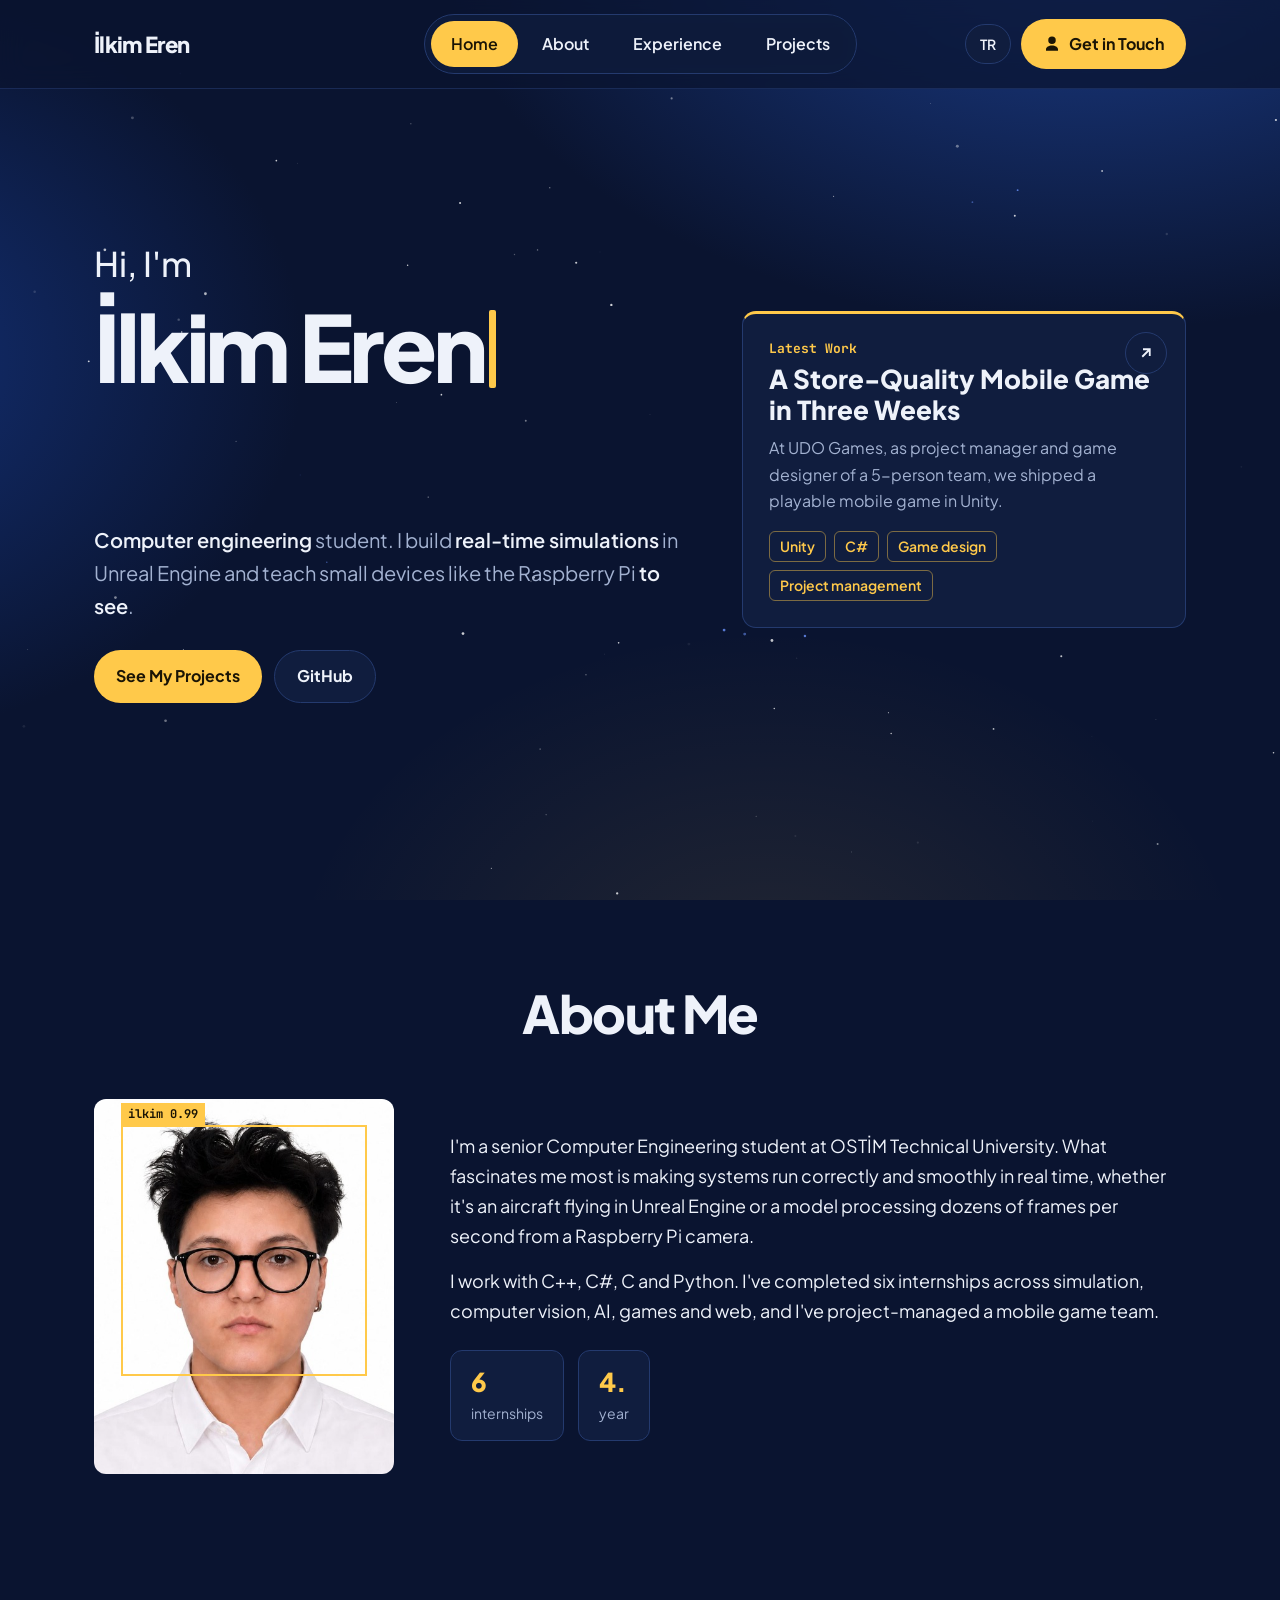
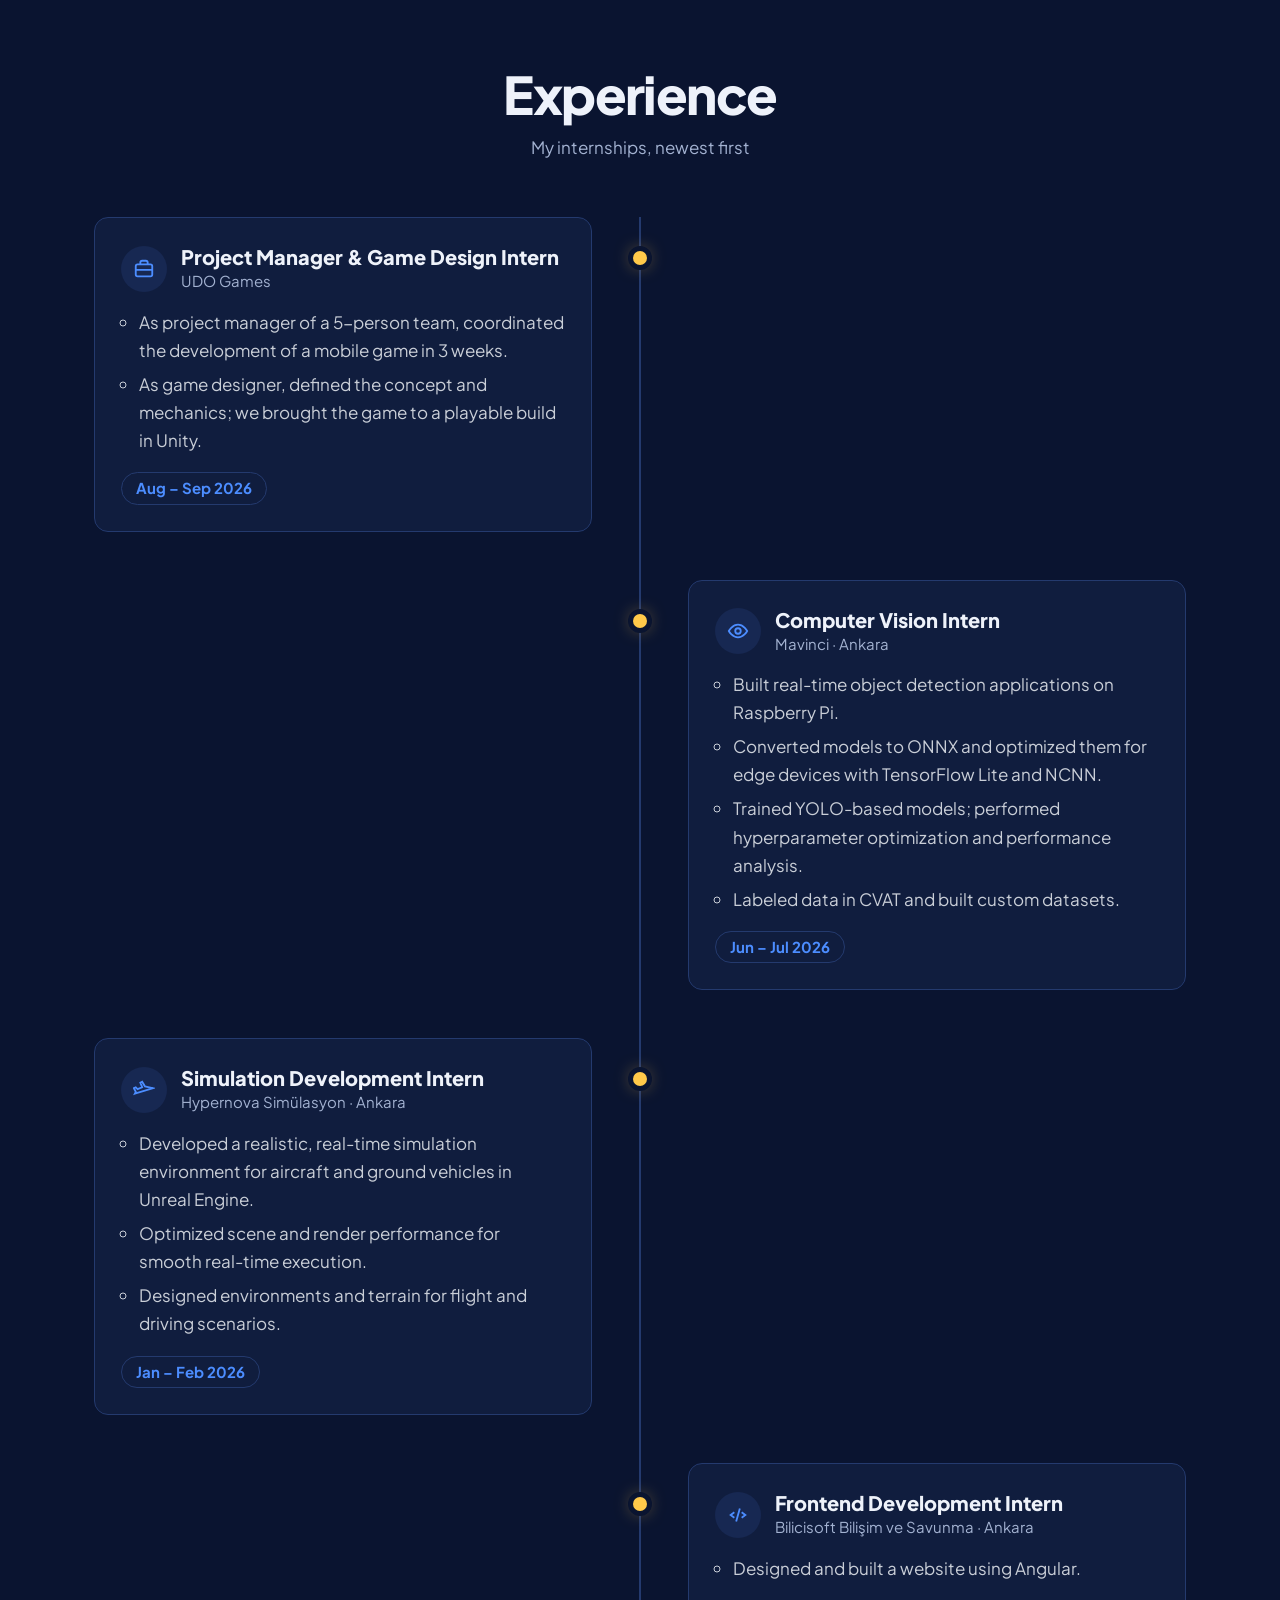
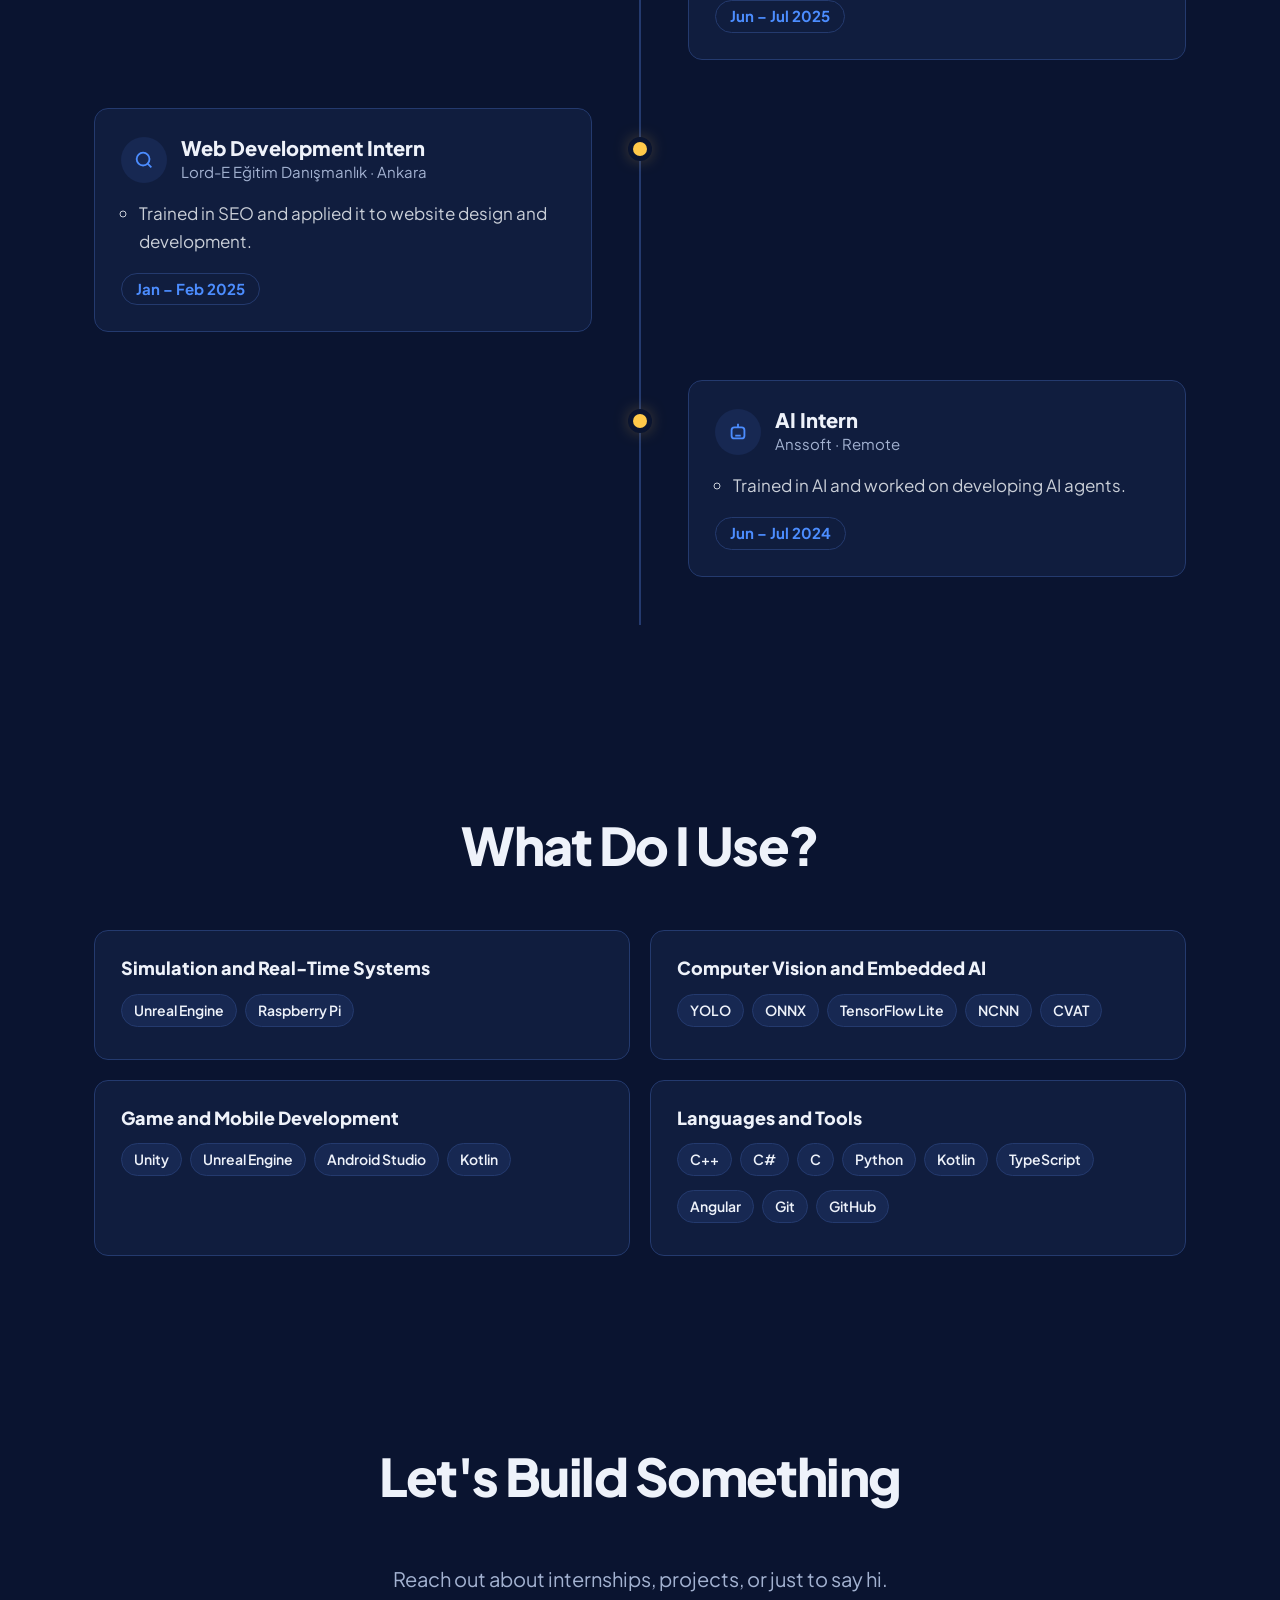
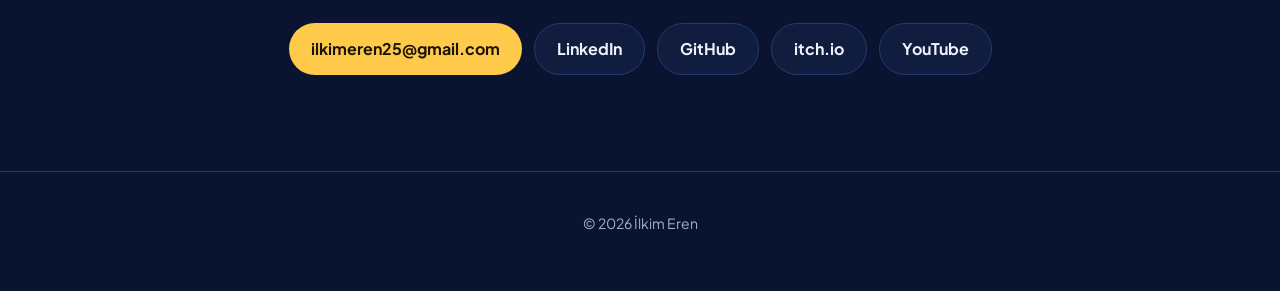
==== commit 40879eca: "Add files via upload" ====
--- a/index.html
+++ b/index.html
@@ -7,7 +7,7 @@
 <meta name="description" content="İlkim Eren — Bilgisayar Mühendisliği öğrencisi. Simülasyon, gerçek zamanlı sistemler ve görüntü işleme.">
 <link rel="preconnect" href="https://fonts.googleapis.com">
 <link rel="preconnect" href="https://fonts.gstatic.com" crossorigin>
-<link href="https://fonts.googleapis.com/css2?family=Plus+Jakarta+Sans:wght@400;500;600;700;800&family=Yellowtail&family=JetBrains+Mono:wght@700&display=swap" rel="stylesheet">
+<link href="https://fonts.googleapis.com/css2?family=Plus+Jakarta+Sans:wght@400;500;600;700;800&family=JetBrains+Mono:wght@700&display=swap" rel="stylesheet">
 <link rel="stylesheet" href="style.css">
 </head>
 <body>
@@ -16,9 +16,9 @@
 <div class="glow-dot" aria-hidden="true"></div>
 
 <header class="topbar"><div class="wrap top">
-    <a class="logo" href="index.html" aria-label="Ana sayfa">İE</a>
+    <a class="logo" href="index.html">İlkim Eren</a>
     <nav class="pill">
-      <a class="active" href="index.html"><span class="tr">Ana sayfa</span><span class="en">Home</span></a>
+      <a class="active" href="index.html"><span class="tr">Ana Sayfa</span><span class="en">Home</span></a>
       <a href="#hakkimda"><span class="tr">Hakkımda</span><span class="en">About</span></a>
       <a href="#deneyim"><span class="tr">Deneyim</span><span class="en">Experience</span></a>
       <a href="projeler.html"><span class="tr">Projeler</span><span class="en">Projects</span></a>
@@ -27,7 +27,7 @@
       <button class="lang" id="langBtn" aria-label="Dil değiştir / Switch language">EN</button>
       <a class="btn yellow hide-sm" href="#iletisim">
         <svg viewBox="0 0 24 24" fill="currentColor" aria-hidden="true"><path d="M12 12a5 5 0 1 0 0-10 5 5 0 0 0 0 10Zm0 2c-4.4 0-8 2.2-8 5v2h16v-2c0-2.8-3.6-5-8-5Z"/></svg>
-        <span class="tr">İletişime geç</span><span class="en">Get in touch</span>
+        <span class="tr">İletişime Geç</span><span class="en">Get in Touch</span>
       </a>
     </div>
   </div></header>
@@ -45,24 +45,24 @@
           <span class="en"><b>Computer engineering</b> student. I build <b>real-time simulations</b> in Unreal Engine and teach small devices like the Raspberry Pi <b>to see</b>.</span>
         </p>
         <div class="cta">
-          <a class="btn yellow" href="projeler.html"><span class="tr">Projelerimi gör</span><span class="en">See my projects</span></a>
+          <a class="btn yellow" href="projeler.html"><span class="tr">Projelerimi Gör</span><span class="en">See My Projects</span></a>
           <a class="btn outline" href="https://github.com/ilqim" target="_blank" rel="noopener">GitHub</a>
         </div>
       </div>
 
       <aside class="now">
-        <a class="go" href="#deneyim" aria-label="Deneyime git">
+        <a class="go" href="projeler.html" aria-label="Deneyime git">
           <svg width="18" height="18" viewBox="0 0 24 24" fill="none" stroke="currentColor" stroke-width="2.4" aria-hidden="true"><path d="M7 17 17 7M8 7h9v9"/></svg>
         </a>
-        <p class="label"><span class="tr">Son çalışmam</span><span class="en">Latest work</span></p>
-        <h3><span class="tr">Üç haftada mobil oyun</span><span class="en">A mobile game in three weeks</span></h3>
+        <p class="label"><span class="tr">Son Çalışmam</span><span class="en">Latest Work</span></p>
+        <h3><span class="tr">Üç Haftada Mağaza Kalitesinde Mobil Oyun</span><span class="en">A Store-Quality Mobile Game in Three Weeks</span></h3>
         <p><span class="tr">UDO Games'te 5 kişilik ekibin proje yöneticisi ve oyun tasarımcısı olarak Unity ile oynanabilir bir mobil oyun çıkardık.</span><span class="en">At UDO Games, as project manager and game designer of a 5-person team, we shipped a playable mobile game in Unity.</span></p>
         <ul class="chips"><li>Unity</li><li>C#</li><li><span class="tr">Oyun tasarımı</span><span class="en">Game design</span></li><li><span class="tr">Proje yönetimi</span><span class="en">Project management</span></li></ul>
       </aside>
     </div>
 
     <section id="hakkimda">
-      <div class="head"><h2><span class="tr">Hakkımda</span><span class="en">About me</span></h2></div>
+      <div class="head"><h2><span class="tr">Hakkımda</span><span class="en">About Me</span></h2></div>
       <div class="about">
         <figure class="detect">
           <img src="foto.jpg" alt="İlkim Eren'in portresi">
@@ -138,22 +138,24 @@
     </section>
 
     <section id="yetenekler">
-      <div class="head"><h2><span class="tr">Neler kullanıyorum</span><span class="en">What I work with</span></h2></div>
+      <div class="head"><h2><span class="tr">Neler Kullanıyorum?</span><span class="en">What Do I Use?</span></h2></div>
       <div class="skills">
-        <div class="card"><h3><span class="tr">Simülasyon ve gerçek zamanlı sistemler</span><span class="en">Simulation &amp; real-time systems</span></h3><ul class="tags"><li>Unreal Engine</li><li>Unity</li><li><span class="tr">Araç simülasyonu</span><span class="en">Vehicle simulation</span></li><li><span class="tr">Performans optimizasyonu</span><span class="en">Performance optimization</span></li></ul></div>
-        <div class="card"><h3><span class="tr">Görüntü işleme ve gömülü YZ</span><span class="en">Computer vision &amp; edge AI</span></h3><ul class="tags"><li>YOLO</li><li>Raspberry Pi</li><li>ONNX</li><li>TensorFlow Lite</li><li>NCNN</li><li>CVAT</li></ul></div>
-        <div class="card"><h3><span class="tr">Diller ve araçlar</span><span class="en">Languages &amp; tools</span></h3><ul class="tags"><li>C++</li><li>C#</li><li>C</li><li>Python</li><li>Angular</li><li><span class="tr">YZ ajanları</span><span class="en">AI agents</span></li></ul></div>
+        <div class="card reveal"><h3><span class="tr">Simülasyon ve Gerçek Zamanlı Sistemler</span><span class="en">Simulation and Real-Time Systems</span></h3><ul class="tags"><li>Unreal Engine</li><li>Raspberry Pi</li></ul></div>
+        <div class="card reveal"><h3><span class="tr">Görüntü İşleme ve Gömülü Yapay Zekâ</span><span class="en">Computer Vision and Embedded AI</span></h3><ul class="tags"><li>YOLO</li><li>ONNX</li><li>TensorFlow Lite</li><li>NCNN</li><li>CVAT</li></ul></div>
+        <div class="card reveal"><h3><span class="tr">Oyun ve Mobil Geliştirme</span><span class="en">Game and Mobile Development</span></h3><ul class="tags"><li>Unity</li><li>Unreal Engine</li><li>Android Studio</li><li>Kotlin</li></ul></div>
+        <div class="card reveal"><h3><span class="tr">Diller ve Araçlar</span><span class="en">Languages and Tools</span></h3><ul class="tags"><li>C++</li><li>C#</li><li>C</li><li>Python</li><li>Kotlin</li><li>TypeScript</li><li>Angular</li><li>Git</li><li>GitHub</li></ul></div>
       </div>
     </section>
 
     <section id="iletisim" class="contact">
-      <div class="head"><h2><span class="tr">Birlikte bir şey yapalım</span><span class="en">Let's build something</span></h2></div>
+      <div class="head"><h2><span class="tr">Birlikte Bir Şey Yapalım</span><span class="en">Let's Build Something</span></h2></div>
       <p><span class="tr">Staj, proje ya da sadece merhaba demek için yazabilirsin.</span><span class="en">Reach out about internships, projects, or just to say hi.</span></p>
       <div class="cta">
         <a class="btn yellow" href="mailto:ilkimeren25@gmail.com">ilkimeren25@gmail.com</a>
         <a class="btn outline" href="https://linkedin.com/in/ilkimeren" target="_blank" rel="noopener">LinkedIn</a>
         <a class="btn outline" href="https://github.com/ilqim" target="_blank" rel="noopener">GitHub</a>
         <a class="btn outline" href="https://ilqim.itch.io" target="_blank" rel="noopener">itch.io</a>
+        <a class="btn outline" href="https://www.youtube.com/channel/UCOuYXVAw8-BUS2QmhrrNlSA" target="_blank" rel="noopener">YouTube</a>
       </div>
     </section>
   </main>
--- a/style.css
+++ b/style.css
@@ -26,18 +26,33 @@
 .topbar{position:sticky;top:0;z-index:40;background:rgba(10,20,48,.72);backdrop-filter:blur(14px);-webkit-backdrop-filter:blur(14px);border-bottom:1px solid rgba(36,58,110,.6)}
 .top{display:grid;grid-template-columns:1fr auto 1fr;align-items:center;padding:14px 24px;gap:16px}
 section{scroll-margin-top:90px}
-.logo{width:52px;height:52px;border-radius:50%;border:2px solid var(--accent);display:grid;place-items:center;
-  font:800 18px "Plus Jakarta Sans",system-ui,sans-serif;color:var(--accent);text-decoration:none;letter-spacing:-.04em}
+.logo{font:800 22px "Plus Jakarta Sans",system-ui,sans-serif;color:var(--ink);text-decoration:none;letter-spacing:-.03em;white-space:nowrap}
+.logo:hover{color:var(--accent)}
 .pill{display:flex;gap:4px;padding:6px;border:1px solid var(--line);border-radius:999px;background:rgba(16,29,62,.8);backdrop-filter:blur(10px)}
 .pill a{padding:10px 20px;border-radius:999px;text-decoration:none;font-weight:600;font-size:16px;color:var(--ink)}
 .pill a:hover{background:var(--surface2)}
 .pill a.active{background:var(--accent);color:var(--accentInk)}
 .right{display:flex;justify-content:flex-end;align-items:center;gap:10px}
 .lang{background:var(--surface);border:1px solid var(--line);color:var(--ink);border-radius:999px;padding:10px 14px;font:600 14px "Plus Jakarta Sans",system-ui,sans-serif;cursor:pointer}
-.btn{display:inline-flex;align-items:center;gap:8px;padding:12px 22px;border-radius:999px;font-weight:700;font-size:16px;text-decoration:none;border:0;cursor:pointer}
+.btn{position:relative;overflow:hidden;display:inline-flex;align-items:center;gap:8px;padding:12px 22px;border-radius:999px;font-weight:700;font-size:16px;text-decoration:none;border:0;cursor:pointer;
+  transition:transform .25s cubic-bezier(.3,1.6,.5,1),box-shadow .25s,background-color .25s,border-color .25s,color .25s}
+.btn::after{content:"";position:absolute;top:0;left:-60%;width:40%;height:100%;background:linear-gradient(100deg,transparent,rgba(255,255,255,.35),transparent);transform:skewX(-20deg);transition:left .55s ease;pointer-events:none}
+.btn:hover{transform:translateY(-3px)}
+.btn:hover::after{left:120%}
+.btn:active{transform:translateY(0) scale(.97)}
+.btn .arr{width:14px;height:14px;transition:transform .25s}
+.btn:hover .arr{transform:translate(3px,-3px)}
 .btn.yellow{background:var(--accent);color:var(--accentInk)}
-.btn.yellow:hover{filter:brightness(1.08)}
+.btn.yellow:hover{box-shadow:0 10px 28px -6px rgba(255,201,74,.6)}
 .btn.outline{border:1px solid var(--line);color:var(--ink);background:var(--surface)}
+.btn.outline:hover{border-color:var(--accent);color:var(--accent);box-shadow:0 10px 24px -10px rgba(255,201,74,.45)}
+.btn.sm{padding:9px 16px;font-size:14px}
+.btn.sm svg{width:16px;height:16px}
+.btn.yt{background:#FF3B3B;color:#fff}
+.btn.yt:hover{box-shadow:0 10px 24px -8px rgba(255,59,59,.65)}
+.btn.play{background:var(--accent);color:var(--accentInk)}
+.btn.play:hover{box-shadow:0 10px 24px -8px rgba(255,201,74,.6)}
+.btn.icon-only{padding:9px 11px}
 .btn svg{width:18px;height:18px}
 
 /* hero */
@@ -48,7 +63,6 @@
 .name{position:relative;margin:0 0 32px}
 .name h1{min-height:2.1em;font:800 clamp(46px,7.2vw,92px)/1.05 "Plus Jakarta Sans",sans-serif;letter-spacing:-.045em;margin:0}
 .name h1 i{color:var(--accent);font-style:normal}
-.script{position:absolute;left:4px;bottom:-.55em;font:400 clamp(36px,5.5vw,64px)/1 "Yellowtail",cursive;color:var(--accent);transform:rotate(-4deg);white-space:nowrap;text-shadow:0 2px 12px rgba(0,0,0,.6)}
 .intro{font-size:20px;color:var(--muted);max-width:32em;margin:0 0 28px}
 .intro b{color:var(--ink);font-weight:600}
 .cta{display:flex;flex-wrap:wrap;gap:12px}
@@ -57,7 +71,10 @@
 .now .label{font:700 13px "JetBrains Mono",monospace;color:var(--accent);margin:0 0 6px}
 .now h3{font:800 26px/1.2 "Plus Jakarta Sans",system-ui,sans-serif;margin:0 0 10px}
 .now p{color:var(--muted);margin:0 0 16px;font-size:16px}
-.now .go{position:absolute;top:18px;right:18px;width:42px;height:42px;border-radius:50%;border:1px solid var(--line);display:grid;place-items:center;text-decoration:none}
+.now .go{position:absolute;top:18px;right:18px;width:42px;height:42px;border-radius:50%;border:1px solid var(--line);display:grid;place-items:center;text-decoration:none;transition:transform .3s,background-color .3s,color .3s}
+.now .go:hover{transform:rotate(45deg);background:var(--accent);color:var(--accentInk)}
+.now{transition:transform .3s,box-shadow .3s}
+.now:hover{transform:translateY(-6px);box-shadow:0 24px 50px -24px rgba(255,201,74,.4)}
 .chips{display:flex;flex-wrap:wrap;gap:8px;list-style:none;padding:0;margin:0}
 .chips li{font-size:14px;font-weight:600;border:1px solid rgba(255,201,74,.45);color:var(--accent);border-radius:6px;padding:3px 10px}
 
@@ -99,19 +116,41 @@
 .reveal.in{opacity:1;transform:none}
 
 /* yetenekler */
-.skills{display:grid;grid-template-columns:repeat(3,1fr);gap:20px}
+.skills{display:grid;grid-template-columns:repeat(2,1fr);gap:20px}
 .skills .card h3{margin-bottom:14px;font-size:18px}
 .tags{display:flex;flex-wrap:wrap;gap:8px;list-style:none;padding:0;margin:0}
 .tags li{font-size:14px;font-weight:600;background:var(--surface2);border:1px solid var(--line);border-radius:999px;padding:4px 12px}
 
 /* projeler */
 .projects{display:grid;grid-template-columns:repeat(2,1fr);gap:22px}
-.project{background:var(--surface);border:1px solid var(--line);border-radius:16px;padding:28px;display:flex;flex-direction:column}
+.project,.game{background:var(--surface);border:1px solid var(--line);border-radius:16px;padding:28px;display:flex;flex-direction:column;transition:transform .3s ease,border-color .3s,box-shadow .3s}
+.project:hover,.game:hover{transform:translateY(-6px);border-color:rgba(255,201,74,.55);box-shadow:0 22px 50px -24px rgba(255,201,74,.35)}
+.project.wide{grid-column:span 2}
+.ptop{display:flex;justify-content:space-between;align-items:center;gap:12px;margin-bottom:10px}
+.ptop .kind{margin:0}
+.pin{display:inline-flex;align-items:center;gap:6px;font-size:13px;font-weight:700;color:var(--ink);background:var(--surface2);border:1px solid var(--line);border-radius:999px;padding:4px 12px 4px 9px;white-space:nowrap}
+.pin svg{width:14px;height:14px;color:var(--accent)}
+.role{color:var(--accent)!important;font-weight:600;font-size:15px;margin:-4px 0 12px!important;flex:none!important}
+.repos{display:grid;grid-template-columns:repeat(3,1fr);gap:12px;margin:0 0 18px}
+.repo{display:flex;align-items:center;gap:12px;padding:14px 16px;border:1px solid var(--line);border-radius:12px;background:var(--surface2);text-decoration:none;transition:transform .25s,border-color .25s}
+.repo:hover{transform:translateY(-3px);border-color:var(--accent)}
+.repo svg{width:22px;height:22px;flex:none}
+.repo .arr{width:14px;height:14px;margin-left:auto;color:var(--accent);transition:transform .25s}
+.repo:hover .arr{transform:translate(3px,-3px)}
+.repo b{display:block;font-size:15px}
+.repo small{color:var(--muted);font:700 12px "JetBrains Mono",monospace}
+.games{display:grid;grid-template-columns:repeat(3,1fr);gap:20px}
+.game{padding:24px}
+.game h3{font:800 22px/1.2 "Plus Jakarta Sans",system-ui,sans-serif;margin:0 0 10px}
+.game p{color:var(--muted);margin:0 0 16px;font-size:15px;flex:1}
+.game .links{display:flex;flex-wrap:wrap;gap:8px;margin-top:auto}
+.game.more{border-style:dashed;background:transparent;justify-content:center}
+.links.col{flex-direction:column;align-items:flex-start}
+.kind{font:700 13px "JetBrains Mono",monospace;color:var(--accent)}
 .project .kind{font:700 13px "JetBrains Mono",monospace;color:var(--accent);margin-bottom:8px}
 .project h3{font:800 24px/1.2 "Plus Jakarta Sans",system-ui,sans-serif;margin:0 0 12px}
 .project p{color:var(--muted);margin:0 0 18px;flex:1}
-.project .links{display:flex;gap:10px;margin-top:18px}
-.project.soon{border-style:dashed;background:transparent}
+.project .links{display:flex;flex-wrap:wrap;gap:10px;margin-top:18px}
 .center{text-align:center;margin-top:40px}
 
 /* iletişim */
@@ -120,6 +159,7 @@
 .contact .cta{justify-content:center}
 footer{padding:40px 0 56px;color:var(--muted);font-size:14px;text-align:center;border-top:1px solid var(--line)}
 
+@media (max-width:1100px) and (min-width:901px){.games{grid-template-columns:repeat(2,1fr)}}
 @media (max-width:900px){
   .top{grid-template-columns:auto 1fr}
   .pill{grid-column:1/-1;grid-row:2;overflow-x:auto;justify-self:stretch;scrollbar-width:none}
@@ -127,7 +167,9 @@
   .hero{grid-template-columns:1fr;min-height:auto;padding:24px 0 64px}
   .about{grid-template-columns:1fr;gap:32px}
   .detect{max-width:280px}
-  .skills,.projects{grid-template-columns:1fr}
+  .skills,.projects,.games,.repos{grid-template-columns:1fr}
+  .project.wide{grid-column:auto}
+  .logo{font-size:19px}
   .timeline::before{left:7px}
   .timeline > li,.timeline > li:nth-child(even){width:100%;margin-left:0;padding:0 0 32px 36px}
   .timeline > li::after,.timeline > li:nth-child(even)::after{left:0;right:auto}
@@ -139,3 +181,15 @@
   .reveal{opacity:1;transform:none;transition:none}
   .name .caret{animation:none}
 }
+
+/* açılış animasyonu */
+.hero > div > *,.hero .now{animation:rise .8s cubic-bezier(.2,.8,.2,1) both}
+.hero .hello{animation-delay:.05s}.hero .name{animation-delay:.15s}.hero .intro{animation-delay:.3s}.hero .cta{animation-delay:.42s}.hero .now{animation-delay:.55s}
+@keyframes rise{from{opacity:0;transform:translateY(28px)}to{opacity:1;transform:none}}
+.timeline > li.in::after{animation:pop .6s .2s cubic-bezier(.3,1.8,.5,1) both}
+@keyframes pop{from{transform:scale(0)}to{transform:scale(1)}}
+.tags li{transition:border-color .2s,color .2s,transform .2s}
+.card:hover .tags li{border-color:rgba(255,201,74,.35)}
+.tags li:hover{color:var(--accent);transform:translateY(-2px)}
+@media (prefers-reduced-motion:reduce){.hero > div > *,.hero .now,.timeline > li.in::after{animation:none}}
+.card ul.tags{padding-left:0;margin:0;color:inherit}
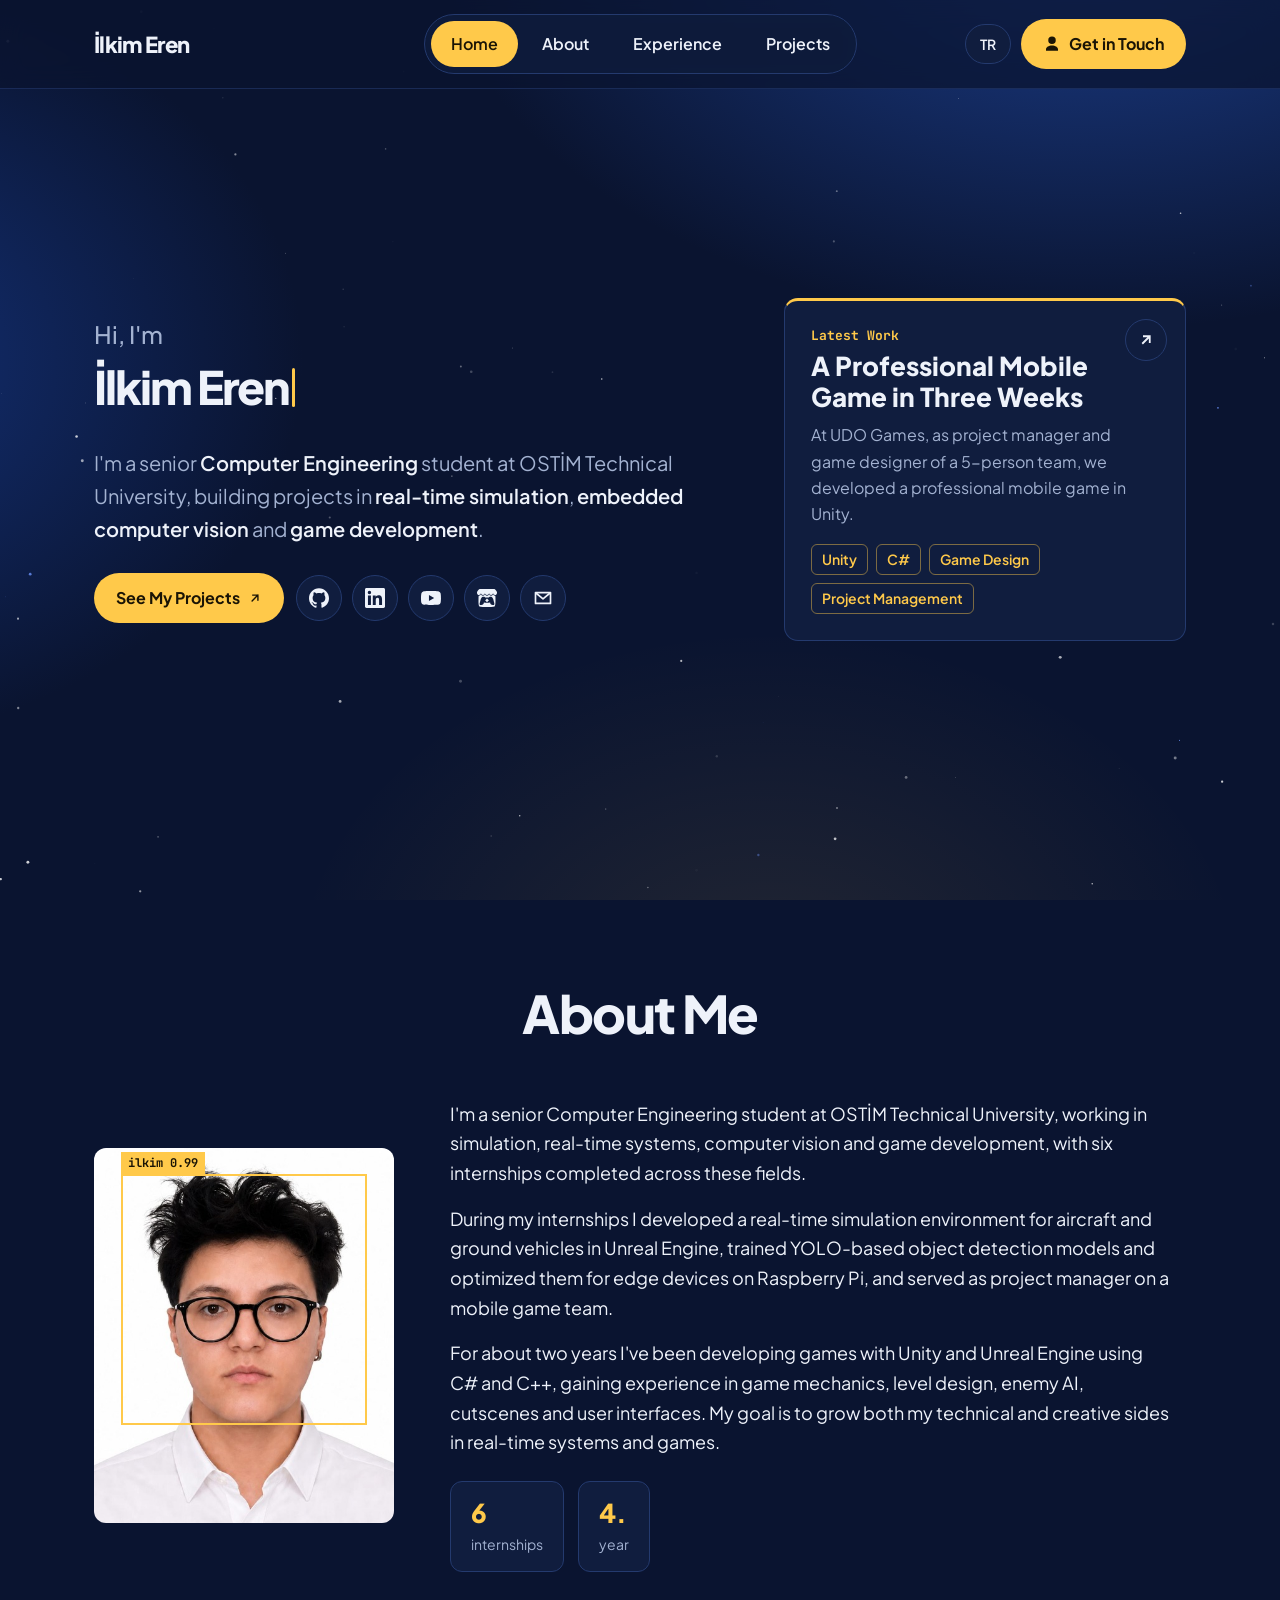
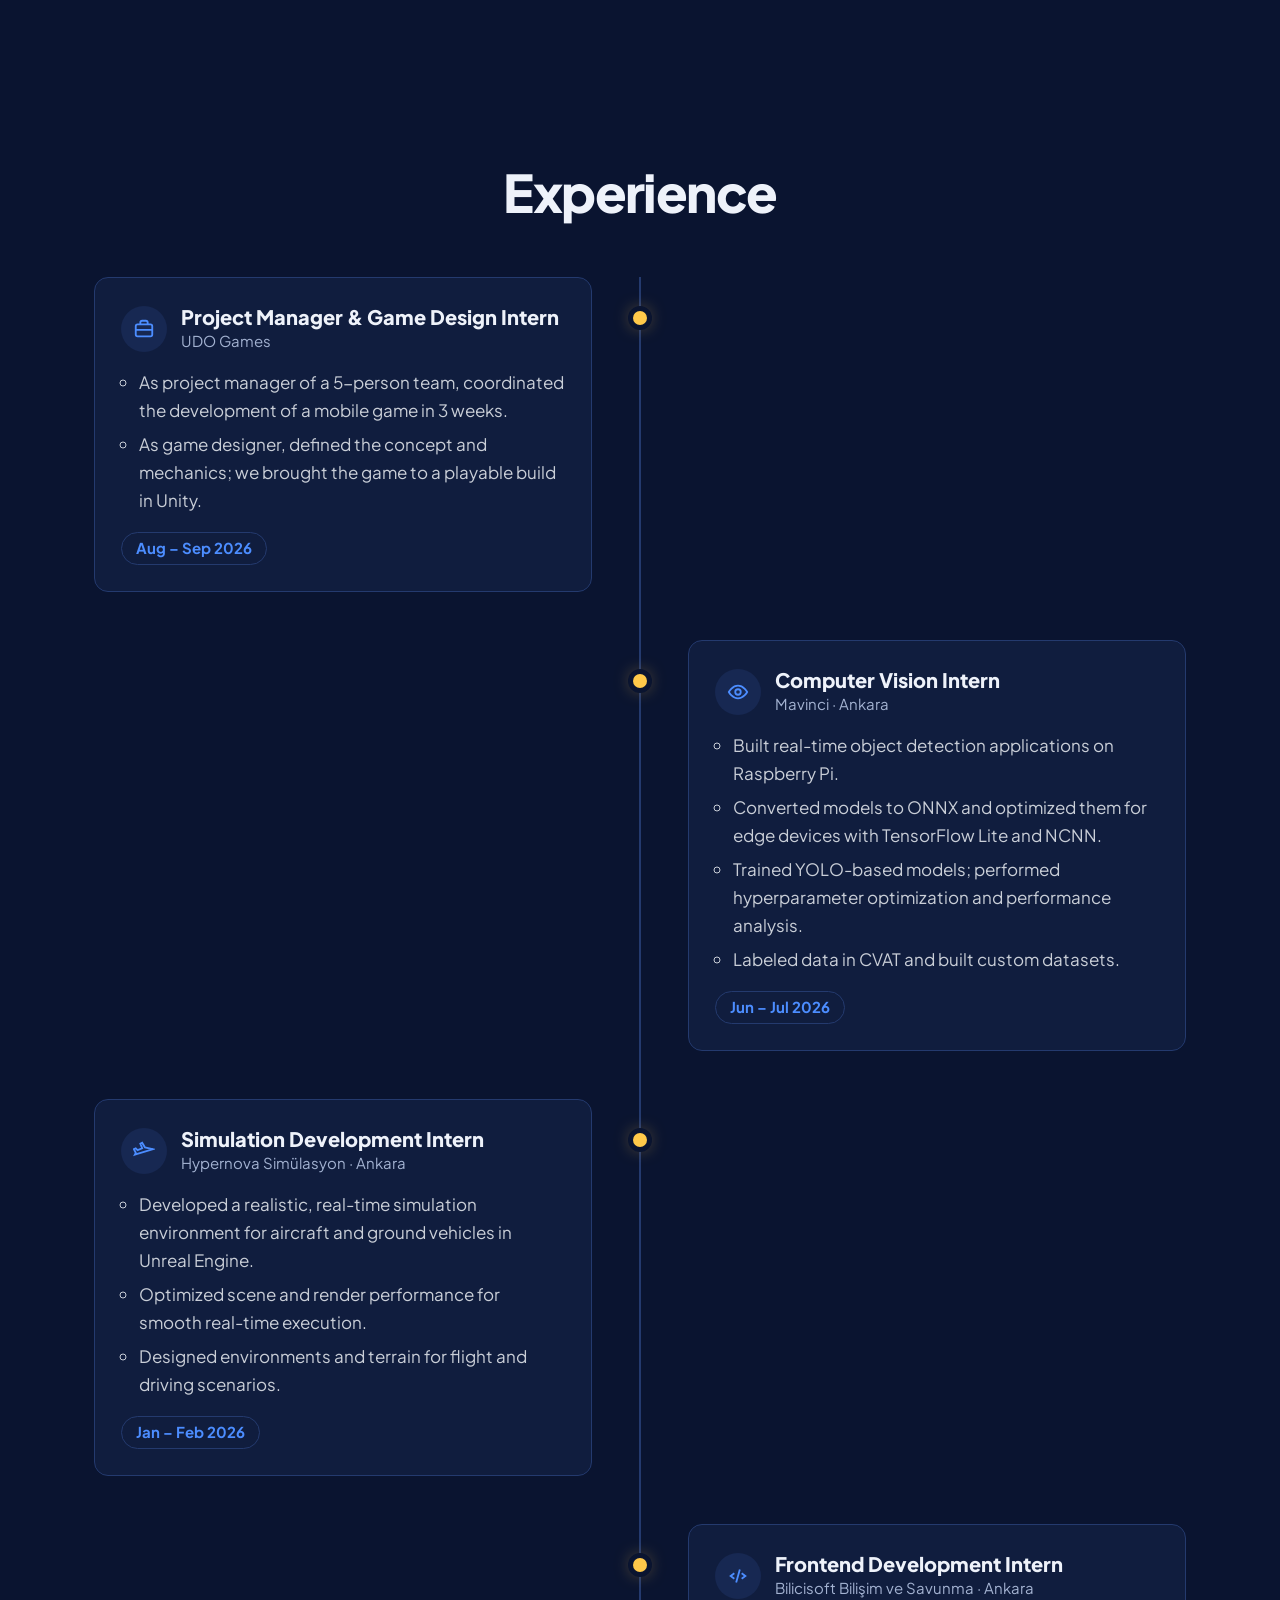
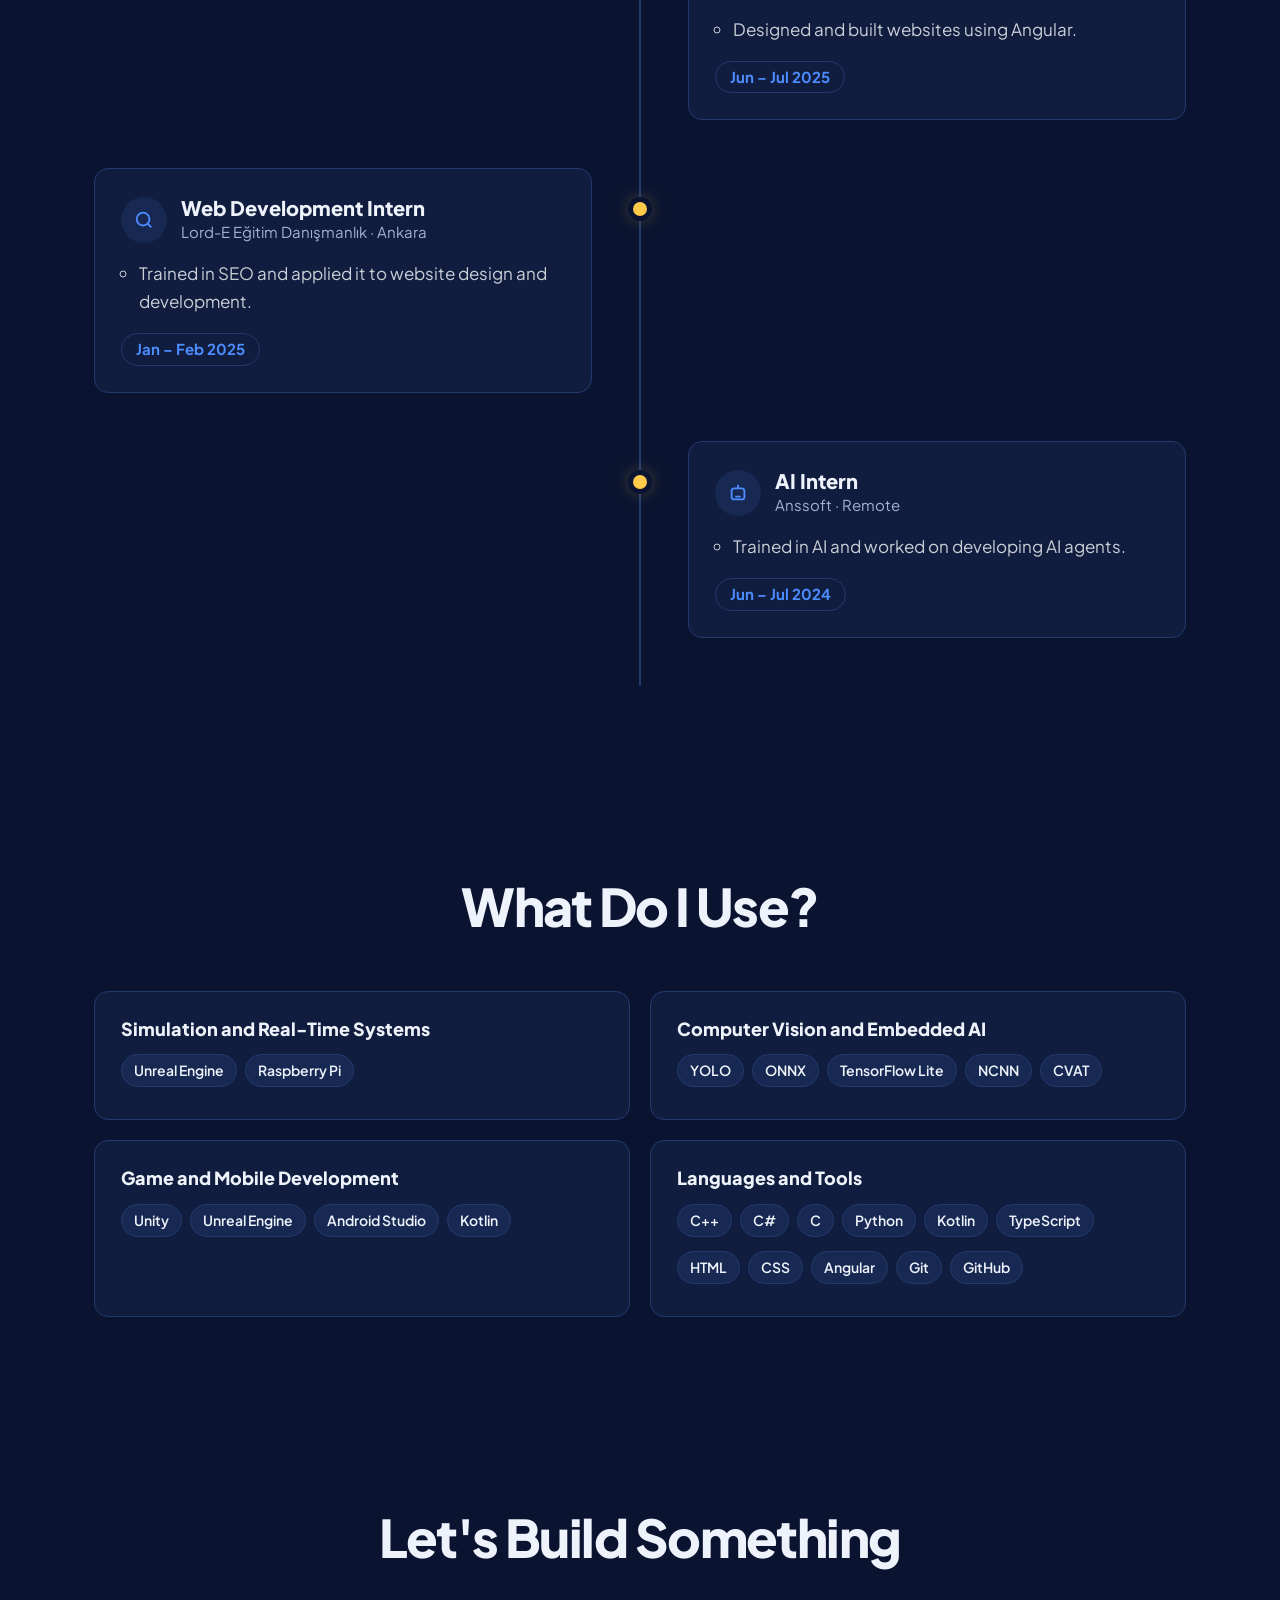
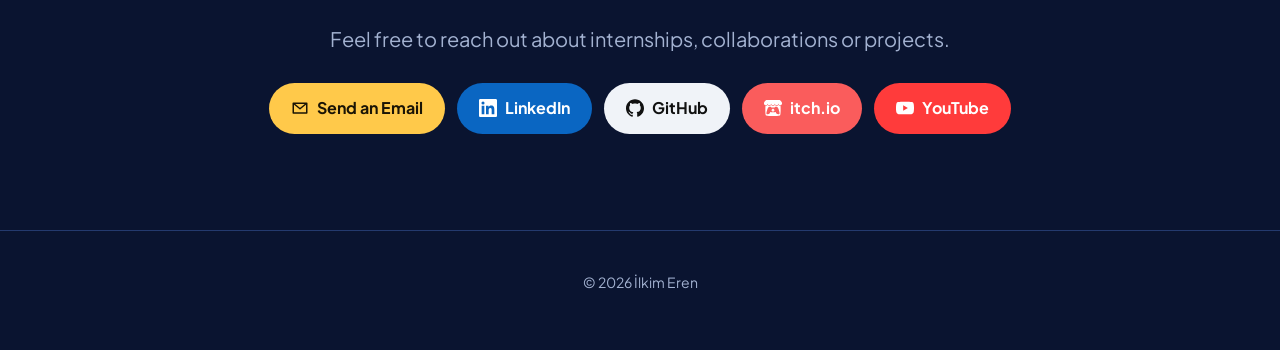
==== commit 9e12e5c2: "Add files via upload" ====
--- a/index.html
+++ b/index.html
@@ -11,28 +11,36 @@
 <link rel="stylesheet" href="style.css">
 </head>
 <body>
+<svg width="0" height="0" style="position:absolute" aria-hidden="true">
+  <symbol id="i-gh" viewBox="0 0 24 24"><path fill="currentColor" d="M12 .297c-6.63 0-12 5.373-12 12 0 5.303 3.438 9.8 8.205 11.385.6.113.82-.258.82-.577 0-.285-.01-1.04-.015-2.04-3.338.724-4.042-1.61-4.042-1.61C4.422 18.07 3.633 17.7 3.633 17.7c-1.087-.744.084-.729.084-.729 1.205.084 1.838 1.236 1.838 1.236 1.07 1.835 2.809 1.305 3.495.998.108-.776.417-1.305.76-1.605-2.665-.3-5.466-1.332-5.466-5.93 0-1.31.465-2.38 1.235-3.22-.135-.303-.54-1.523.105-3.176 0 0 1.005-.322 3.3 1.23.96-.267 1.98-.399 3-.405 1.02.006 2.04.138 3 .405 2.28-1.552 3.285-1.23 3.285-1.23.645 1.653.24 2.873.12 3.176.765.84 1.23 1.91 1.23 3.22 0 4.61-2.805 5.625-5.475 5.92.42.36.81 1.096.81 2.22 0 1.606-.015 2.896-.015 3.286 0 .315.21.69.825.57C20.565 22.092 24 17.592 24 12.297c0-6.627-5.373-12-12-12"/></symbol>
+  <symbol id="i-itch" viewBox="0 0 24 24"><path fill="currentColor" d="M3.13 1.338C2.08 1.96.02 4.328 0 4.95v1.03c0 1.303 1.22 2.45 2.325 2.45 1.33 0 2.436-1.102 2.436-2.41 0 1.308 1.07 2.41 2.4 2.41 1.328 0 2.362-1.102 2.362-2.41 0 1.308 1.137 2.41 2.466 2.41h.024c1.33 0 2.466-1.102 2.466-2.41 0 1.308 1.034 2.41 2.363 2.41 1.33 0 2.4-1.102 2.4-2.41 0 1.308 1.106 2.41 2.435 2.41C22.78 8.43 24 7.282 24 5.98V4.95c-.02-.62-2.082-2.99-3.13-3.612-3.253-.114-5.508-.134-8.87-.133-3.362 0-7.945.053-8.87.133zm6.376 6.477a2.74 2.74 0 0 1-.468.602c-.5.49-1.19.795-1.947.795a2.786 2.786 0 0 1-1.95-.795c-.182-.178-.32-.37-.446-.59-.127.222-.303.412-.486.59a2.788 2.788 0 0 1-1.95.795c-.092 0-.187-.025-.264-.052-.107 1.113-.152 2.176-.168 2.95v.005l-.006 1.167c.02 2.334-.23 7.564 1.03 8.85 1.952.454 5.545.662 9.15.663 3.605 0 7.198-.21 9.15-.664 1.26-1.284 1.01-6.514 1.03-8.848l-.006-1.167v-.004c-.016-.775-.06-1.838-.168-2.95-.077.026-.172.052-.263.052a2.788 2.788 0 0 1-1.95-.795c-.184-.178-.36-.368-.486-.59-.127.22-.265.412-.447.59a2.786 2.786 0 0 1-1.95.794c-.76 0-1.446-.303-1.948-.793a2.74 2.74 0 0 1-.468-.602 2.738 2.738 0 0 1-.463.602 2.787 2.787 0 0 1-1.95.794h-.16a2.787 2.787 0 0 1-1.95-.793 2.738 2.738 0 0 1-.464-.602zm-2.004 2.59v.002c.795.002 1.5 0 2.373.953.687-.072 1.406-.108 2.125-.107.72 0 1.438.035 2.125.107.873-.953 1.578-.95 2.372-.953.376 0 1.876 0 2.92 2.934l1.123 4.028c.832 2.995-.266 3.068-1.636 3.07-2.03-.075-3.156-1.55-3.156-3.025-1.124.184-2.436.276-3.748.277-1.312 0-2.624-.093-3.748-.277 0 1.475-1.125 2.95-3.156 3.026-1.37-.004-2.468-.077-1.636-3.072l1.122-4.027c1.045-2.934 2.545-2.934 2.92-2.934zM12 12.714c-.002.002-2.14 1.964-2.523 2.662l1.4-.056v1.22c0 .056.56.033 1.123.007.562.026 1.124.05 1.124-.008v-1.22l1.4.055C14.138 14.677 12 12.713 12 12.713z"/></symbol>
+  <symbol id="i-yt" viewBox="0 0 24 24"><path fill="currentColor" d="M23.498 6.186a3.016 3.016 0 0 0-2.122-2.136C19.505 3.545 12 3.545 12 3.545s-7.505 0-9.377.505A3.017 3.017 0 0 0 .502 6.186C0 8.07 0 12 0 12s0 3.93.502 5.814a3.016 3.016 0 0 0 2.122 2.136c1.871.505 9.376.505 9.376.505s7.505 0 9.377-.505a3.015 3.015 0 0 0 2.122-2.136C24 15.93 24 12 24 12s0-3.93-.502-5.814zM9.545 15.568V8.432L15.818 12l-6.273 3.568z"/></symbol>
+  <symbol id="i-in" viewBox="0 0 24 24"><path fill="currentColor" d="M20.45 20.45h-3.55v-5.57c0-1.33-.03-3.04-1.85-3.04-1.86 0-2.14 1.45-2.14 2.94v5.67H9.36V9h3.41v1.56h.05c.48-.9 1.64-1.85 3.37-1.85 3.6 0 4.27 2.37 4.27 5.46v6.28ZM5.34 7.43a2.06 2.06 0 1 1 0-4.12 2.06 2.06 0 0 1 0 4.12ZM7.12 20.45H3.56V9h3.56v11.45ZM22.22 0H1.77C.79 0 0 .77 0 1.73v20.54C0 23.23.79 24 1.77 24h20.45c.98 0 1.78-.77 1.78-1.73V1.73C24 .77 23.2 0 22.22 0Z"/></symbol>
+  <symbol id="i-mail" viewBox="0 0 24 24"><path fill="none" stroke="currentColor" stroke-width="2" stroke-linejoin="round" d="M3 5.5h18v13H3z"/><path fill="none" stroke="currentColor" stroke-width="2" stroke-linejoin="round" d="m3.5 6 8.5 7 8.5-7"/></symbol>
+  <symbol id="i-pin" viewBox="0 0 24 24"><path fill="currentColor" d="M12 2a7 7 0 0 0-7 7c0 5.2 7 13 7 13s7-7.8 7-13a7 7 0 0 0-7-7Zm0 9.5A2.5 2.5 0 1 1 12 6.5a2.5 2.5 0 0 1 0 5Z"/></symbol>
+  <symbol id="i-ext" viewBox="0 0 24 24"><path fill="none" stroke="currentColor" stroke-width="2.4" stroke-linecap="round" d="M7 17 17 7M8 7h9v9"/></symbol>
+  <symbol id="i-play" viewBox="0 0 24 24"><path fill="currentColor" d="M8 5.5v13a1 1 0 0 0 1.5.9l10.2-6.5a1 1 0 0 0 0-1.8L9.5 4.6A1 1 0 0 0 8 5.5Z"/></symbol>
+  <symbol id="i-user" viewBox="0 0 24 24"><path fill="currentColor" d="M12 12a5 5 0 1 0 0-10 5 5 0 0 0 0 10Zm0 2c-4.4 0-8 2.2-8 5v2h16v-2c0-2.8-3.6-5-8-5Z"/></symbol>
+</svg>
 <canvas id="stars" aria-hidden="true"></canvas>
 <div class="glow" aria-hidden="true"></div>
 <div class="glow-dot" aria-hidden="true"></div>
 
 <header class="topbar"><div class="wrap top">
-    <a class="logo" href="index.html">İlkim Eren</a>
-    <nav class="pill">
-      <a class="active" href="index.html"><span class="tr">Ana Sayfa</span><span class="en">Home</span></a>
-      <a href="#hakkimda"><span class="tr">Hakkımda</span><span class="en">About</span></a>
-      <a href="#deneyim"><span class="tr">Deneyim</span><span class="en">Experience</span></a>
+    <a class="logo" href="#top">İlkim Eren</a>
+    <nav class="pill" id="nav">
+      <a class="active" href="#top" data-spy="top"><span class="tr">Ana Sayfa</span><span class="en">Home</span></a>
+      <a href="#hakkimda" data-spy="hakkimda"><span class="tr">Hakkımda</span><span class="en">About</span></a>
+      <a href="#deneyim" data-spy="deneyim"><span class="tr">Deneyim</span><span class="en">Experience</span></a>
       <a href="projeler.html"><span class="tr">Projeler</span><span class="en">Projects</span></a>
     </nav>
     <div class="right">
       <button class="lang" id="langBtn" aria-label="Dil değiştir / Switch language">EN</button>
-      <a class="btn yellow hide-sm" href="#iletisim">
-        <svg viewBox="0 0 24 24" fill="currentColor" aria-hidden="true"><path d="M12 12a5 5 0 1 0 0-10 5 5 0 0 0 0 10Zm0 2c-4.4 0-8 2.2-8 5v2h16v-2c0-2.8-3.6-5-8-5Z"/></svg>
-        <span class="tr">İletişime Geç</span><span class="en">Get in Touch</span>
-      </a>
+      <a class="btn yellow hide-sm" href="#iletisim"><svg><use href="#i-user"/></svg><span class="tr">İletişime Geç</span><span class="en">Get in Touch</span></a>
     </div>
   </div></header>
 
-<div class="wrap">
+<div class="wrap" id="top">
   <main>
     <div class="hero">
       <div>
@@ -41,23 +49,29 @@
           <h1 aria-label="İlkim Eren"><span id="typed" aria-hidden="true">İlkim Eren</span><span class="caret" aria-hidden="true"></span></h1>
         </div>
         <p class="intro">
-          <span class="tr"><b>Bilgisayar mühendisliği</b> öğrencisiyim. Unreal Engine'de <b>gerçek zamanlı simülasyonlar</b> kuruyor, Raspberry Pi gibi küçük cihazlara <b>görmeyi</b> öğretiyorum.</span>
-          <span class="en"><b>Computer engineering</b> student. I build <b>real-time simulations</b> in Unreal Engine and teach small devices like the Raspberry Pi <b>to see</b>.</span>
+          <span class="tr">OSTİM Teknik Üniversitesi'nde <b>Bilgisayar Mühendisliği</b> 4. sınıf öğrencisiyim. <b>Gerçek zamanlı simülasyon</b>, <b>gömülü görüntü işleme</b> ve <b>oyun geliştirme</b> alanlarında projeler üretiyorum.</span>
+          <span class="en">I'm a senior <b>Computer Engineering</b> student at OSTİM Technical University, building projects in <b>real-time simulation</b>, <b>embedded computer vision</b> and <b>game development</b>.</span>
         </p>
         <div class="cta">
-          <a class="btn yellow" href="projeler.html"><span class="tr">Projelerimi Gör</span><span class="en">See My Projects</span></a>
-          <a class="btn outline" href="https://github.com/ilqim" target="_blank" rel="noopener">GitHub</a>
+          <a class="btn yellow" href="projeler.html"><span class="tr">Projelerimi Gör</span><span class="en">See My Projects</span><svg class="arr"><use href="#i-ext"/></svg></a>
+          <div class="socials">
+            <a class="soc gh" href="https://github.com/ilqim" target="_blank" rel="noopener" aria-label="GitHub" title="GitHub"><svg><use href="#i-gh"/></svg></a>
+            <a class="soc in" href="https://linkedin.com/in/ilkimeren" target="_blank" rel="noopener" aria-label="LinkedIn" title="LinkedIn"><svg><use href="#i-in"/></svg></a>
+            <a class="soc yt" href="https://www.youtube.com/channel/UCOuYXVAw8-BUS2QmhrrNlSA" target="_blank" rel="noopener" aria-label="YouTube" title="YouTube"><svg><use href="#i-yt"/></svg></a>
+            <a class="soc itch" href="https://ilqim.itch.io" target="_blank" rel="noopener" aria-label="itch.io" title="itch.io"><svg><use href="#i-itch"/></svg></a>
+            <a class="soc mail" href="mailto:ilkimeren25@gmail.com" aria-label="E-posta" title="E-posta"><svg><use href="#i-mail"/></svg></a>
+          </div>
         </div>
       </div>
 
       <aside class="now">
-        <a class="go" href="projeler.html" aria-label="Deneyime git">
+        <a class="go" href="projeler.html" aria-label="Projelere git">
           <svg width="18" height="18" viewBox="0 0 24 24" fill="none" stroke="currentColor" stroke-width="2.4" aria-hidden="true"><path d="M7 17 17 7M8 7h9v9"/></svg>
         </a>
         <p class="label"><span class="tr">Son Çalışmam</span><span class="en">Latest Work</span></p>
-        <h3><span class="tr">Üç Haftada Mağaza Kalitesinde Mobil Oyun</span><span class="en">A Store-Quality Mobile Game in Three Weeks</span></h3>
-        <p><span class="tr">UDO Games'te 5 kişilik ekibin proje yöneticisi ve oyun tasarımcısı olarak Unity ile oynanabilir bir mobil oyun çıkardık.</span><span class="en">At UDO Games, as project manager and game designer of a 5-person team, we shipped a playable mobile game in Unity.</span></p>
-        <ul class="chips"><li>Unity</li><li>C#</li><li><span class="tr">Oyun tasarımı</span><span class="en">Game design</span></li><li><span class="tr">Proje yönetimi</span><span class="en">Project management</span></li></ul>
+        <h3><span class="tr">Üç Haftada Profesyonel Mobil Oyun</span><span class="en">A Professional Mobile Game in Three Weeks</span></h3>
+        <p><span class="tr">UDO Games'te 5 kişilik ekibin proje yöneticisi ve oyun tasarımcısı olarak Unity ile profesyonel bir mobil oyun geliştirdik.</span><span class="en">At UDO Games, as project manager and game designer of a 5-person team, we developed a professional mobile game in Unity.</span></p>
+        <ul class="chips"><li>Unity</li><li>C#</li><li><span class="tr">Oyun Tasarımı</span><span class="en">Game Design</span></li><li><span class="tr">Proje Yönetimi</span><span class="en">Project Management</span></li></ul>
       </aside>
     </div>
 
@@ -69,10 +83,12 @@
           <div class="bbox" aria-hidden="true"><span>ilkim 0.99</span></div>
         </figure>
         <div>
-          <p class="tr">OSTİM Teknik Üniversitesi'nde Bilgisayar Mühendisliği 4. sınıf öğrencisiyim. En çok ilgimi çeken şey, bir sistemin gerçek zamanda doğru ve akıcı çalışması: Unreal Engine'de uçan bir uçak ya da bir Raspberry Pi kamerasından saniyede onlarca kare işleyen bir model.</p>
-          <p class="tr">C++, C#, C ve Python kullanıyorum. Simülasyon, görüntü işleme, yapay zekâ, oyun ve web alanlarında altı staj yaptım; bir mobil oyun ekibinde proje yöneticiliği de üstlendim.</p>
-          <p class="en">I'm a senior Computer Engineering student at OSTİM Technical University. What fascinates me most is making systems run correctly and smoothly in real time, whether it's an aircraft flying in Unreal Engine or a model processing dozens of frames per second from a Raspberry Pi camera.</p>
-          <p class="en">I work with C++, C#, C and Python. I've completed six internships across simulation, computer vision, AI, games and web, and I've project-managed a mobile game team.</p>
+          <p class="tr">OSTİM Teknik Üniversitesi Bilgisayar Mühendisliği 4. sınıf öğrencisiyim. Simülasyon, gerçek zamanlı sistemler, görüntü işleme ve oyun geliştirme alanlarında çalışıyor; bu alanlarda altı staj tamamladım.</p>
+          <p class="tr">Stajlarımda Unreal Engine ile uçak ve kara araçları için gerçek zamanlı bir simülasyon ortamı geliştirdim, Raspberry Pi üzerinde YOLO tabanlı nesne tespiti modellerini eğitip uç cihazlar için optimize ettim ve bir mobil oyun ekibinde proje yöneticiliği üstlendim.</p>
+          <p class="tr">Yaklaşık iki yıldır Unity ve Unreal Engine ile, C# ve C++ kullanarak oyun geliştiriyorum. Oyun mekaniği, seviye tasarımı, düşman yapay zekâsı, ara sahneler ve kullanıcı arayüzü konularında deneyim kazandım. Hedefim, teknik ve yaratıcı yönümü bir arada geliştirerek gerçek zamanlı sistemler ve oyunlar alanında kendimi ileri taşımak.</p>
+          <p class="en">I'm a senior Computer Engineering student at OSTİM Technical University, working in simulation, real-time systems, computer vision and game development, with six internships completed across these fields.</p>
+          <p class="en">During my internships I developed a real-time simulation environment for aircraft and ground vehicles in Unreal Engine, trained YOLO-based object detection models and optimized them for edge devices on Raspberry Pi, and served as project manager on a mobile game team.</p>
+          <p class="en">For about two years I've been developing games with Unity and Unreal Engine using C# and C++, gaining experience in game mechanics, level design, enemy AI, cutscenes and user interfaces. My goal is to grow both my technical and creative sides in real-time systems and games.</p>
           <div class="stats">
             <div class="stat"><b>6</b><small><span class="tr">staj</span><span class="en">internships</span></small></div>
             <div class="stat"><b>4.</b><small><span class="tr">sınıf</span><span class="en">year</span></small></div>
@@ -82,10 +98,7 @@
     </section>
 
     <section id="deneyim">
-      <div class="head">
-        <h2><span class="tr">Deneyim</span><span class="en">Experience</span></h2>
-        <p><span class="tr">En yeniden eskiye stajlarım</span><span class="en">My internships, newest first</span></p>
-      </div>
+      <div class="head"><h2><span class="tr">Deneyim</span><span class="en">Experience</span></h2></div>
       <ol class="timeline">
         <li class="reveal"><div class="card">
           <div class="row"><div class="icon"><svg viewBox="0 0 24 24" fill="none" stroke="currentColor" stroke-width="2"><rect x="3" y="7" width="18" height="13" rx="2"/><path d="M8 7V5a2 2 0 0 1 2-2h4a2 2 0 0 1 2 2v2M3 13h18"/></svg></div>
@@ -114,8 +127,8 @@
         <li class="reveal"><div class="card">
           <div class="row"><div class="icon"><svg viewBox="0 0 24 24" fill="none" stroke="currentColor" stroke-width="2"><path d="m8 9-4 3 4 3M16 9l4 3-4 3M14 5l-4 14"/></svg></div>
             <div><h3><span class="tr">Frontend Geliştirme Stajyeri</span><span class="en">Frontend Development Intern</span></h3><div class="co">Bilicisoft Bilişim ve Savunma · Ankara</div></div></div>
-          <ul class="tr"><li>Angular kullanarak web sitesi tasarladım ve geliştirdim.</li></ul>
-          <ul class="en"><li>Designed and built a website using Angular.</li></ul>
+          <ul class="tr"><li>Angular kullanarak web siteleri tasarladım ve geliştirdim.</li></ul>
+          <ul class="en"><li>Designed and built websites using Angular.</li></ul>
           <span class="year"><span class="tr">Haz – Tem 2025</span><span class="en">Jun – Jul 2025</span></span>
         </div></li>
 
@@ -143,19 +156,19 @@
         <div class="card reveal"><h3><span class="tr">Simülasyon ve Gerçek Zamanlı Sistemler</span><span class="en">Simulation and Real-Time Systems</span></h3><ul class="tags"><li>Unreal Engine</li><li>Raspberry Pi</li></ul></div>
         <div class="card reveal"><h3><span class="tr">Görüntü İşleme ve Gömülü Yapay Zekâ</span><span class="en">Computer Vision and Embedded AI</span></h3><ul class="tags"><li>YOLO</li><li>ONNX</li><li>TensorFlow Lite</li><li>NCNN</li><li>CVAT</li></ul></div>
         <div class="card reveal"><h3><span class="tr">Oyun ve Mobil Geliştirme</span><span class="en">Game and Mobile Development</span></h3><ul class="tags"><li>Unity</li><li>Unreal Engine</li><li>Android Studio</li><li>Kotlin</li></ul></div>
-        <div class="card reveal"><h3><span class="tr">Diller ve Araçlar</span><span class="en">Languages and Tools</span></h3><ul class="tags"><li>C++</li><li>C#</li><li>C</li><li>Python</li><li>Kotlin</li><li>TypeScript</li><li>Angular</li><li>Git</li><li>GitHub</li></ul></div>
+        <div class="card reveal"><h3><span class="tr">Diller ve Araçlar</span><span class="en">Languages and Tools</span></h3><ul class="tags"><li>C++</li><li>C#</li><li>C</li><li>Python</li><li>Kotlin</li><li>TypeScript</li><li>HTML</li><li>CSS</li><li>Angular</li><li>Git</li><li>GitHub</li></ul></div>
       </div>
     </section>
 
     <section id="iletisim" class="contact">
       <div class="head"><h2><span class="tr">Birlikte Bir Şey Yapalım</span><span class="en">Let's Build Something</span></h2></div>
-      <p><span class="tr">Staj, proje ya da sadece merhaba demek için yazabilirsin.</span><span class="en">Reach out about internships, projects, or just to say hi.</span></p>
+      <p><span class="tr">Staj, iş birliği veya projeler hakkında benimle iletişime geçebilirsiniz.</span><span class="en">Feel free to reach out about internships, collaborations or projects.</span></p>
       <div class="cta">
-        <a class="btn yellow" href="mailto:ilkimeren25@gmail.com">ilkimeren25@gmail.com</a>
-        <a class="btn outline" href="https://linkedin.com/in/ilkimeren" target="_blank" rel="noopener">LinkedIn</a>
-        <a class="btn outline" href="https://github.com/ilqim" target="_blank" rel="noopener">GitHub</a>
-        <a class="btn outline" href="https://ilqim.itch.io" target="_blank" rel="noopener">itch.io</a>
-        <a class="btn outline" href="https://www.youtube.com/channel/UCOuYXVAw8-BUS2QmhrrNlSA" target="_blank" rel="noopener">YouTube</a>
+        <a class="btn yellow" href="mailto:ilkimeren25@gmail.com"><svg><use href="#i-mail"/></svg><span class="tr">E-posta Gönder</span><span class="en">Send an Email</span></a>
+        <a class="btn brand in" href="https://linkedin.com/in/ilkimeren" target="_blank" rel="noopener"><svg><use href="#i-in"/></svg>LinkedIn</a>
+        <a class="btn brand gh" href="https://github.com/ilqim" target="_blank" rel="noopener"><svg><use href="#i-gh"/></svg>GitHub</a>
+        <a class="btn brand itch" href="https://ilqim.itch.io" target="_blank" rel="noopener"><svg><use href="#i-itch"/></svg>itch.io</a>
+        <a class="btn brand yt" href="https://www.youtube.com/channel/UCOuYXVAw8-BUS2QmhrrNlSA" target="_blank" rel="noopener"><svg><use href="#i-yt"/></svg>YouTube</a>
       </div>
     </section>
   </main>
--- a/style.css
+++ b/style.css
@@ -56,12 +56,12 @@
 .btn svg{width:18px;height:18px}
 
 /* hero */
-.hero{display:grid;grid-template-columns:1.35fr 1fr;gap:48px;align-items:center;min-height:calc(100vh - 100px);padding:40px 0 80px}
-.hello{font-size:34px;font-weight:500;margin:0 0 6px}
+.hero{display:grid;grid-template-columns:1.6fr 1fr;gap:48px;align-items:center;min-height:calc(100vh - 100px);padding:40px 0 80px}
+.hello{font-size:24px;font-weight:500;color:var(--muted);margin:0 0 4px}
 .name .caret{display:inline-block;width:.07em;height:.85em;background:var(--accent);vertical-align:-.05em;margin-left:.06em;border-radius:2px;animation:blink 1s steps(1) infinite}
 @keyframes blink{50%{opacity:0}}
 .name{position:relative;margin:0 0 32px}
-.name h1{min-height:2.1em;font:800 clamp(46px,7.2vw,92px)/1.05 "Plus Jakarta Sans",sans-serif;letter-spacing:-.045em;margin:0}
+.name h1{white-space:nowrap;font:800 clamp(21px,5.4vw,46px)/1.2 "Plus Jakarta Sans",sans-serif;letter-spacing:-.045em;margin:0}
 .name h1 i{color:var(--accent);font-style:normal}
 .intro{font-size:20px;color:var(--muted);max-width:32em;margin:0 0 28px}
 .intro b{color:var(--ink);font-weight:600}
@@ -131,7 +131,7 @@
 .pin{display:inline-flex;align-items:center;gap:6px;font-size:13px;font-weight:700;color:var(--ink);background:var(--surface2);border:1px solid var(--line);border-radius:999px;padding:4px 12px 4px 9px;white-space:nowrap}
 .pin svg{width:14px;height:14px;color:var(--accent)}
 .role{color:var(--accent)!important;font-weight:600;font-size:15px;margin:-4px 0 12px!important;flex:none!important}
-.repos{display:grid;grid-template-columns:repeat(3,1fr);gap:12px;margin:0 0 18px}
+.repos{display:grid;grid-template-columns:1fr;gap:10px;margin:0 0 18px}
 .repo{display:flex;align-items:center;gap:12px;padding:14px 16px;border:1px solid var(--line);border-radius:12px;background:var(--surface2);text-decoration:none;transition:transform .25s,border-color .25s}
 .repo:hover{transform:translateY(-3px);border-color:var(--accent)}
 .repo svg{width:22px;height:22px;flex:none}
@@ -193,3 +193,23 @@
 .tags li:hover{color:var(--accent);transform:translateY(-2px)}
 @media (prefers-reduced-motion:reduce){.hero > div > *,.hero .now,.timeline > li.in::after{animation:none}}
 .card ul.tags{padding-left:0;margin:0;color:inherit}
+
+/* hero sosyal ikonlar */
+.cta{align-items:center}
+.socials{display:flex;gap:10px;flex-wrap:wrap}
+.soc{width:46px;height:46px;border-radius:50%;display:grid;place-items:center;background:var(--surface);border:1px solid var(--line);color:var(--ink);text-decoration:none;
+  transition:transform .25s cubic-bezier(.3,1.6,.5,1),background-color .25s,border-color .25s,color .25s,box-shadow .25s}
+.soc svg{width:20px;height:20px}
+.soc:hover{transform:translateY(-4px) scale(1.06)}
+.soc.gh:hover{background:#fff;color:#111;border-color:#fff}
+.soc.in:hover{background:#0A66C2;border-color:#0A66C2;color:#fff;box-shadow:0 10px 24px -8px rgba(10,102,194,.7)}
+.soc.yt:hover{background:#FF3B3B;border-color:#FF3B3B;color:#fff;box-shadow:0 10px 24px -8px rgba(255,59,59,.7)}
+.soc.itch:hover{background:#FA5C5C;border-color:#FA5C5C;color:#fff;box-shadow:0 10px 24px -8px rgba(250,92,92,.7)}
+.soc.mail:hover{background:var(--accent);border-color:var(--accent);color:var(--accentInk);box-shadow:0 10px 24px -8px rgba(255,201,74,.7)}
+/* marka renkli butonlar */
+.btn.brand{color:#fff}
+.btn.brand.in{background:#0A66C2}.btn.brand.in:hover{box-shadow:0 10px 26px -8px rgba(10,102,194,.75)}
+.btn.brand.gh{background:#F0F3F8;color:#111}.btn.brand.gh:hover{box-shadow:0 10px 26px -8px rgba(240,243,248,.5)}
+.btn.brand.itch{background:#FA5C5C}.btn.brand.itch:hover{box-shadow:0 10px 26px -8px rgba(250,92,92,.75)}
+.btn.brand.yt{background:#FF3B3B}.btn.brand.yt:hover{box-shadow:0 10px 26px -8px rgba(255,59,59,.75)}
+.contact .btn svg{width:18px;height:18px}
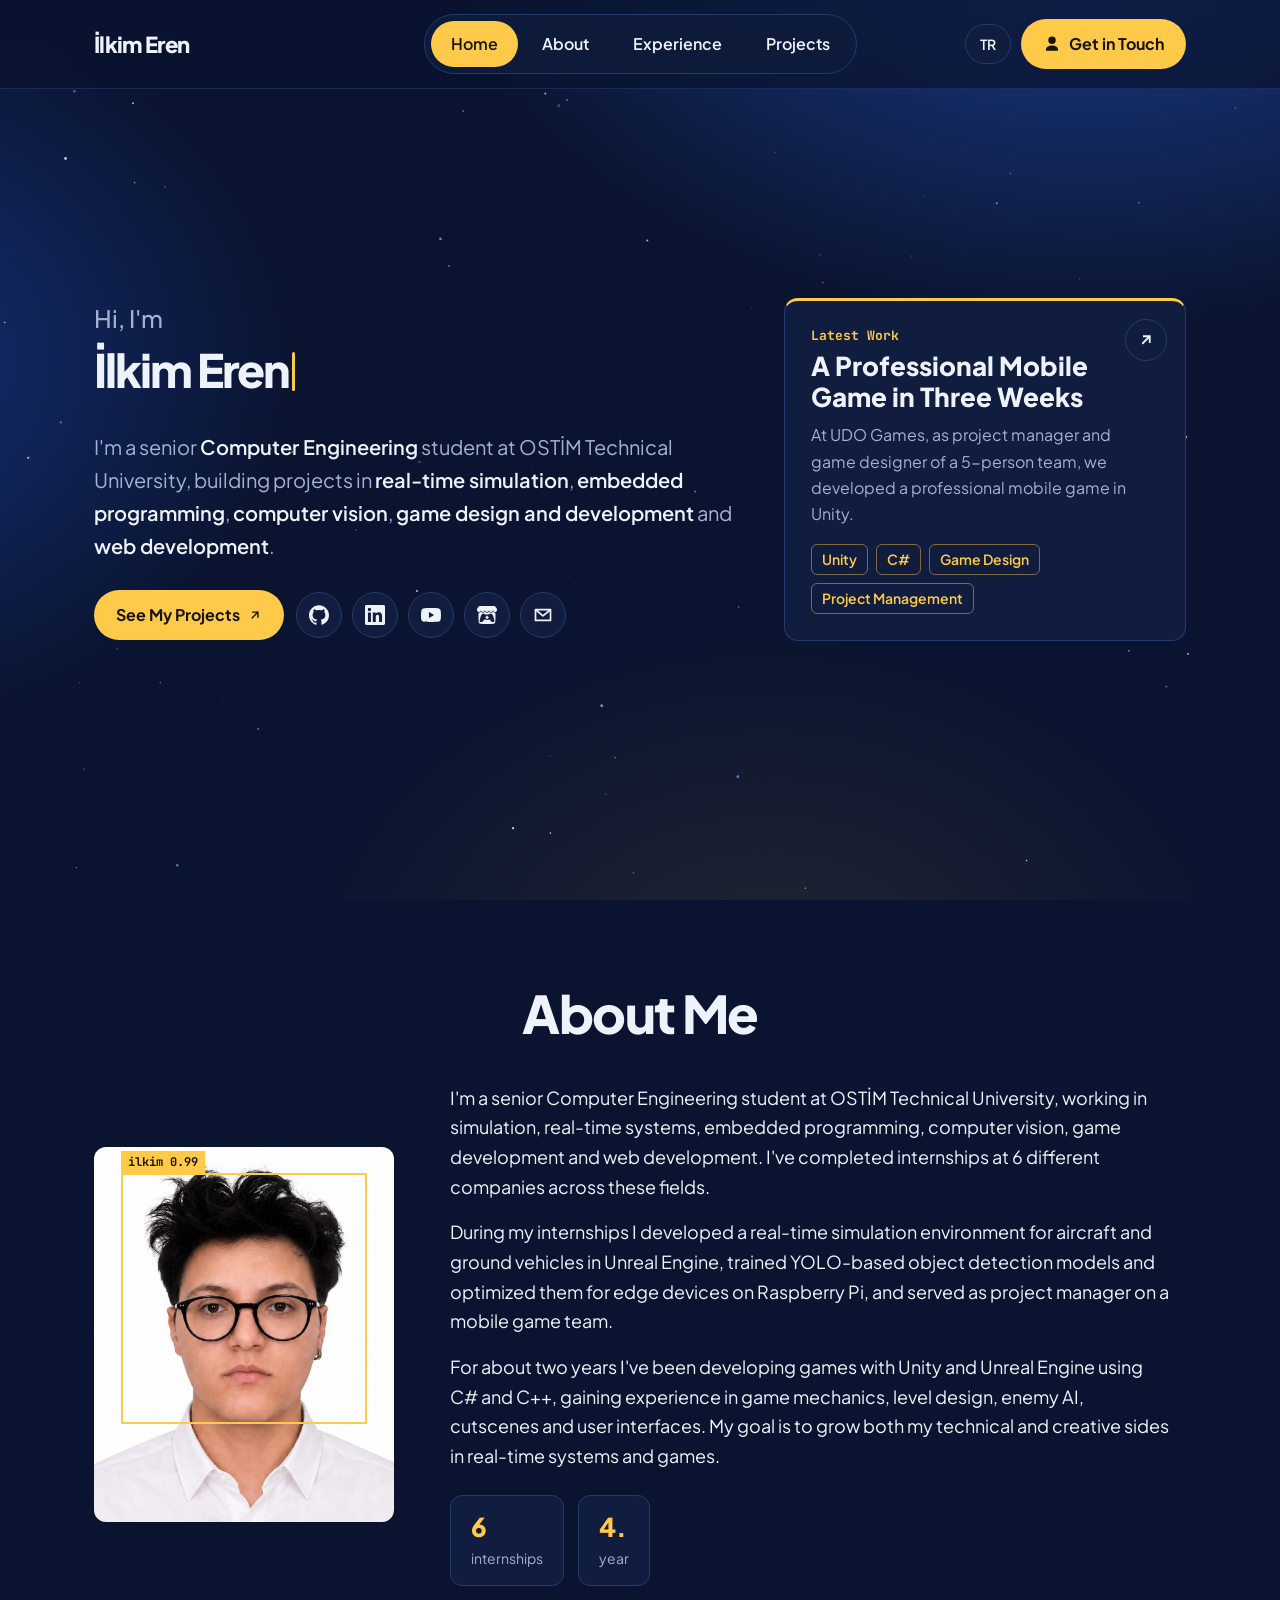
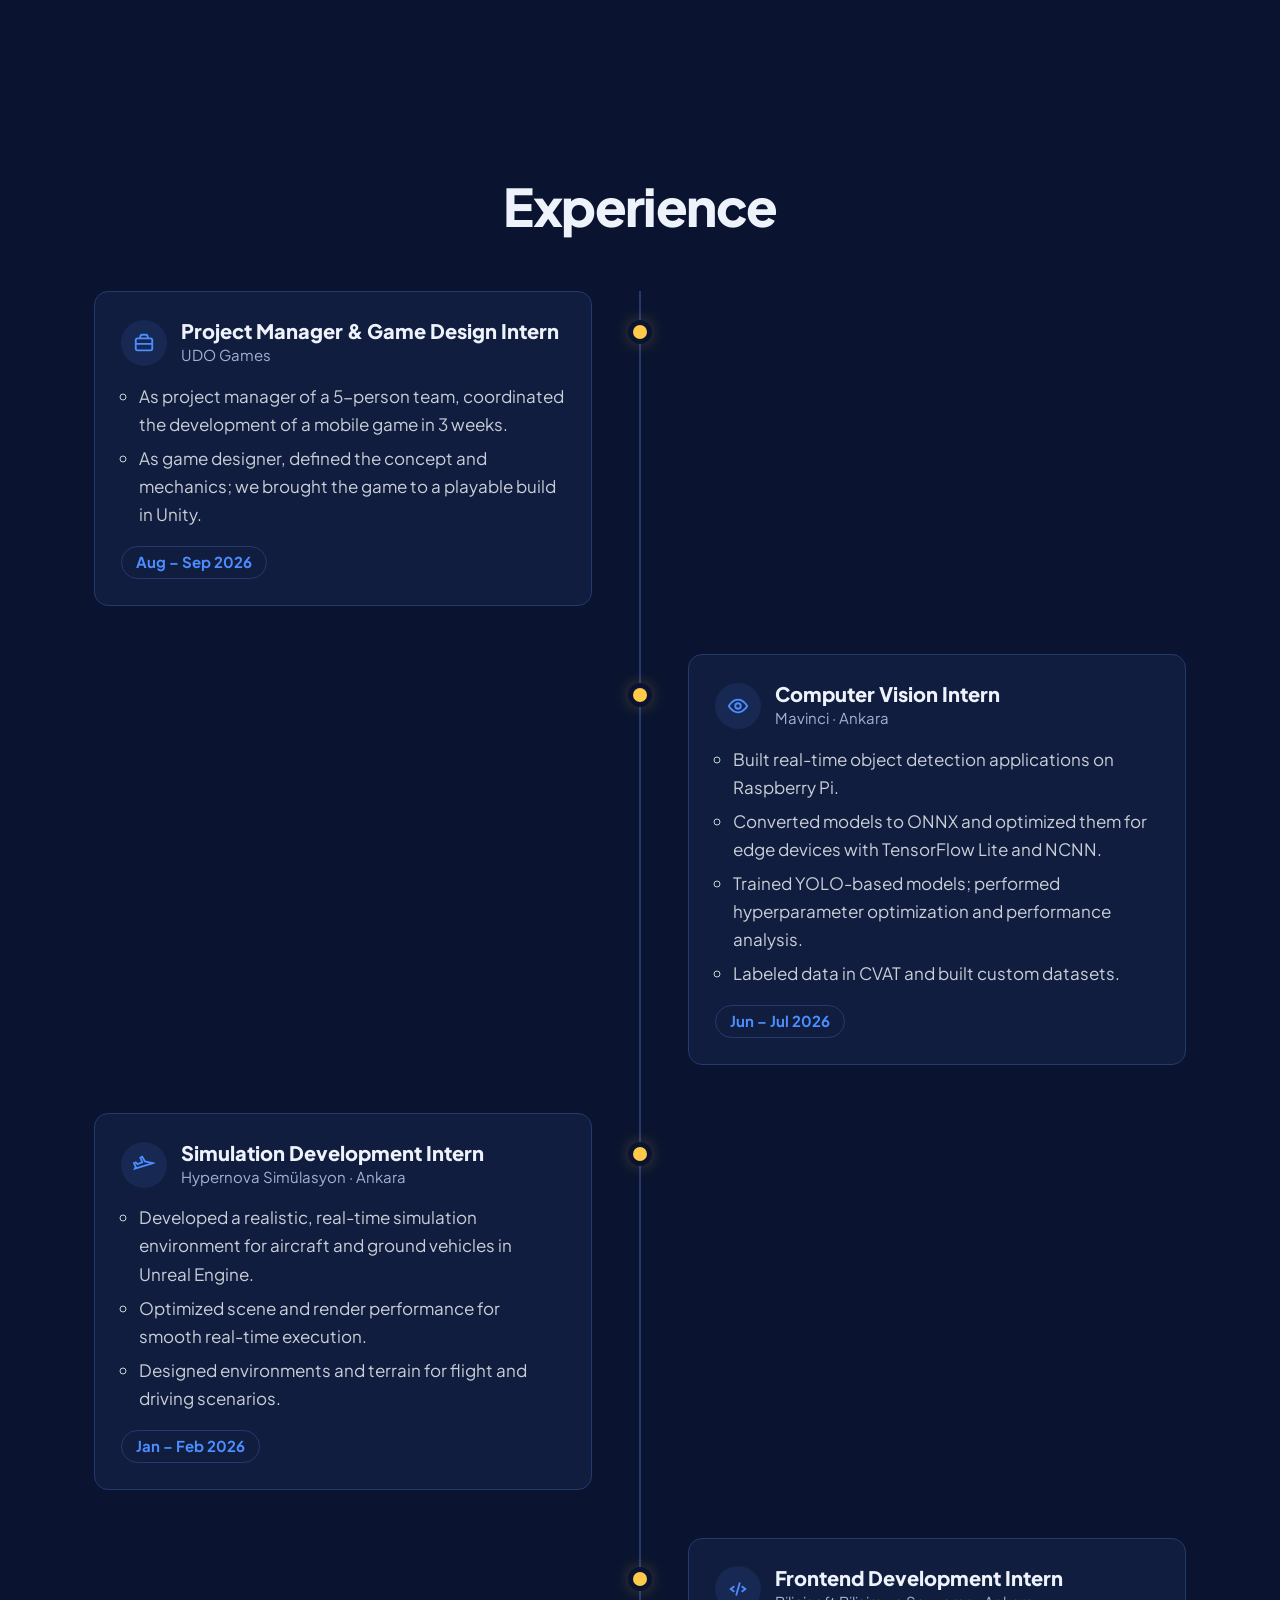
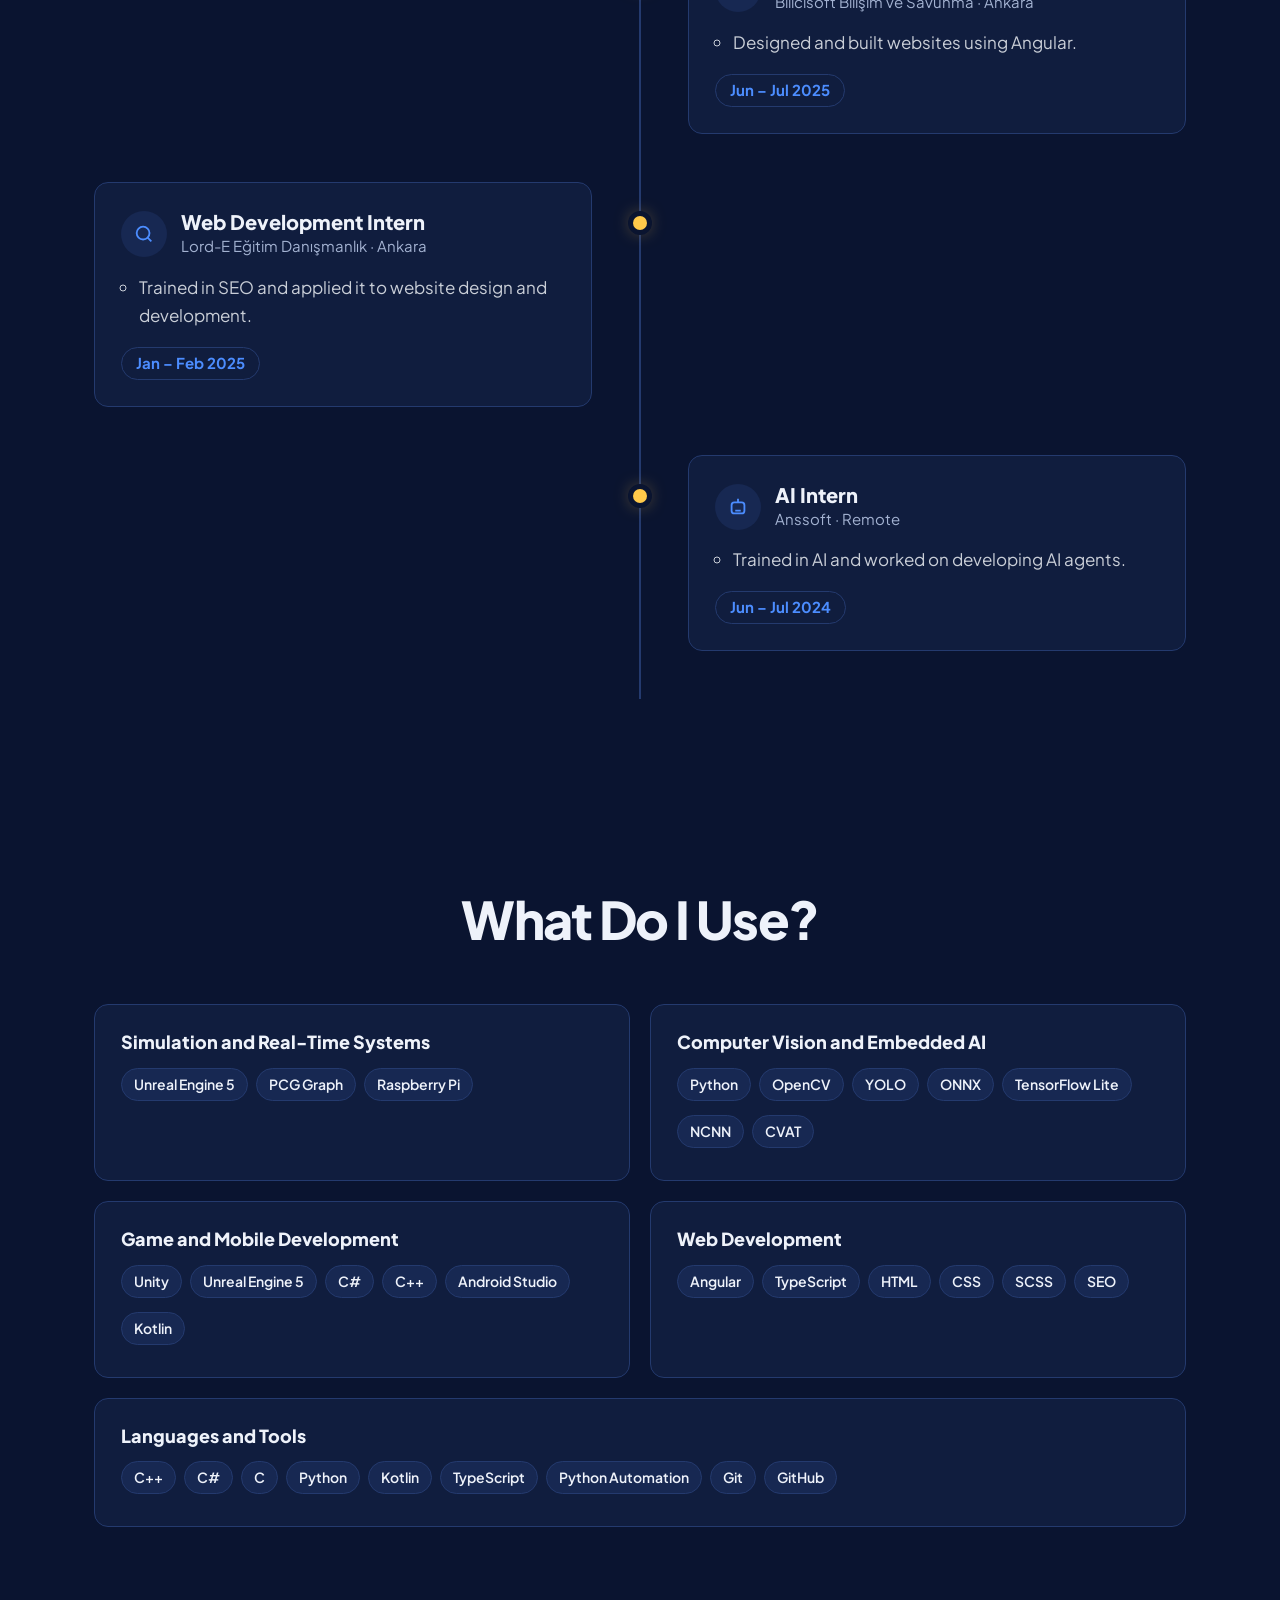
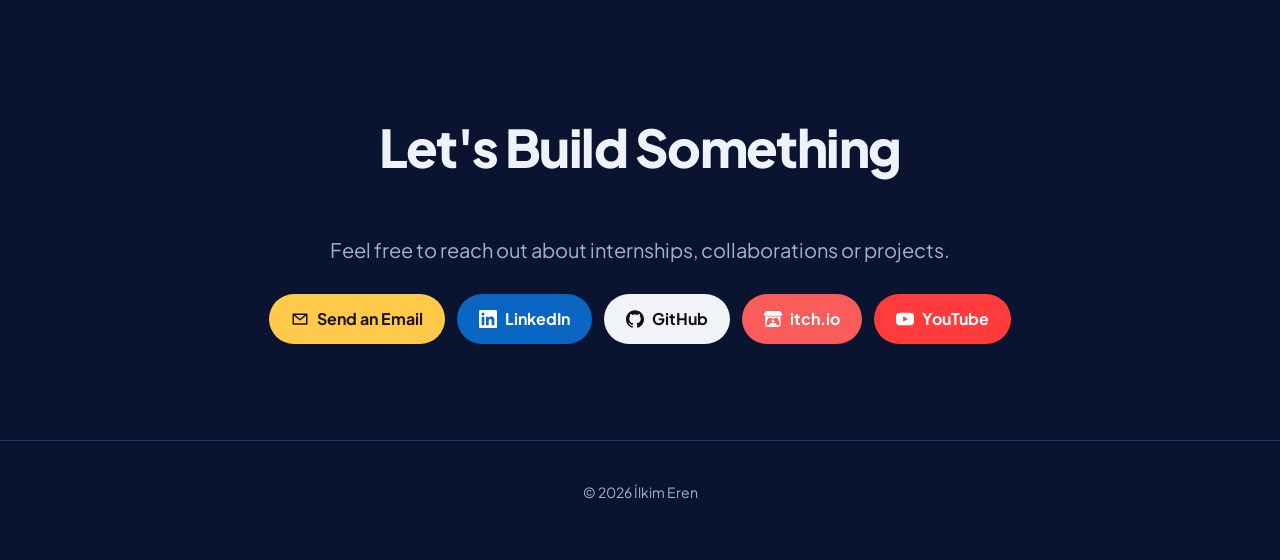
==== commit 191d89cd: "Add files via upload" ====
--- a/index.html
+++ b/index.html
@@ -20,6 +20,9 @@
   <symbol id="i-pin" viewBox="0 0 24 24"><path fill="currentColor" d="M12 2a7 7 0 0 0-7 7c0 5.2 7 13 7 13s7-7.8 7-13a7 7 0 0 0-7-7Zm0 9.5A2.5 2.5 0 1 1 12 6.5a2.5 2.5 0 0 1 0 5Z"/></symbol>
   <symbol id="i-ext" viewBox="0 0 24 24"><path fill="none" stroke="currentColor" stroke-width="2.4" stroke-linecap="round" d="M7 17 17 7M8 7h9v9"/></symbol>
   <symbol id="i-play" viewBox="0 0 24 24"><path fill="currentColor" d="M8 5.5v13a1 1 0 0 0 1.5.9l10.2-6.5a1 1 0 0 0 0-1.8L9.5 4.6A1 1 0 0 0 8 5.5Z"/></symbol>
+  <symbol id="i-team" viewBox="0 0 24 24"><path fill="currentColor" d="M9 11a4 4 0 1 0 0-8 4 4 0 0 0 0 8Zm7.5 0a3.5 3.5 0 1 0 0-7 3.5 3.5 0 0 0 0 7ZM9 13c-3.9 0-7 1.9-7 4.5V20h14v-2.5C16 14.9 12.9 13 9 13Zm7.5 0c-.6 0-1.2.1-1.7.2 1.4 1 2.2 2.4 2.2 4.3V20H22v-2.5c0-2.6-2.5-4.5-5.5-4.5Z"/></symbol>
+  <symbol id="i-clock" viewBox="0 0 24 24"><circle cx="12" cy="12" r="9" fill="none" stroke="currentColor" stroke-width="2"/><path d="M12 7v5l3 2" fill="none" stroke="currentColor" stroke-width="2" stroke-linecap="round"/></symbol>
+  <symbol id="i-role" viewBox="0 0 24 24"><path fill="currentColor" d="M20 7h-4V5a2 2 0 0 0-2-2h-4a2 2 0 0 0-2 2v2H4a2 2 0 0 0-2 2v10a2 2 0 0 0 2 2h16a2 2 0 0 0 2-2V9a2 2 0 0 0-2-2Zm-10-2h4v2h-4V5Z"/></symbol>
   <symbol id="i-user" viewBox="0 0 24 24"><path fill="currentColor" d="M12 12a5 5 0 1 0 0-10 5 5 0 0 0 0 10Zm0 2c-4.4 0-8 2.2-8 5v2h16v-2c0-2.8-3.6-5-8-5Z"/></symbol>
 </svg>
 <canvas id="stars" aria-hidden="true"></canvas>
@@ -49,8 +52,8 @@
           <h1 aria-label="İlkim Eren"><span id="typed" aria-hidden="true">İlkim Eren</span><span class="caret" aria-hidden="true"></span></h1>
         </div>
         <p class="intro">
-          <span class="tr">OSTİM Teknik Üniversitesi'nde <b>Bilgisayar Mühendisliği</b> 4. sınıf öğrencisiyim. <b>Gerçek zamanlı simülasyon</b>, <b>gömülü görüntü işleme</b> ve <b>oyun geliştirme</b> alanlarında projeler üretiyorum.</span>
-          <span class="en">I'm a senior <b>Computer Engineering</b> student at OSTİM Technical University, building projects in <b>real-time simulation</b>, <b>embedded computer vision</b> and <b>game development</b>.</span>
+          <span class="tr">OSTİM Teknik Üniversitesi'nde <b>Bilgisayar Mühendisliği</b> 4. sınıf öğrencisiyim. <b>Gerçek zamanlı simülasyon</b>, <b>gömülü programlama</b>, <b>görüntü işleme</b>, <b>oyun tasarımı ve geliştirme</b> ile <b>web geliştirme</b> alanlarında projeler üretiyorum.</span>
+          <span class="en">I'm a senior <b>Computer Engineering</b> student at OSTİM Technical University, building projects in <b>real-time simulation</b>, <b>embedded programming</b>, <b>computer vision</b>, <b>game design and development</b> and <b>web development</b>.</span>
         </p>
         <div class="cta">
           <a class="btn yellow" href="projeler.html"><span class="tr">Projelerimi Gör</span><span class="en">See My Projects</span><svg class="arr"><use href="#i-ext"/></svg></a>
@@ -78,18 +81,18 @@
     <section id="hakkimda">
       <div class="head"><h2><span class="tr">Hakkımda</span><span class="en">About Me</span></h2></div>
       <div class="about">
-        <figure class="detect">
+        <figure class="detect reveal from-left">
           <img src="foto.jpg" alt="İlkim Eren'in portresi">
           <div class="bbox" aria-hidden="true"><span>ilkim 0.99</span></div>
         </figure>
         <div>
-          <p class="tr">OSTİM Teknik Üniversitesi Bilgisayar Mühendisliği 4. sınıf öğrencisiyim. Simülasyon, gerçek zamanlı sistemler, görüntü işleme ve oyun geliştirme alanlarında çalışıyor; bu alanlarda altı staj tamamladım.</p>
-          <p class="tr">Stajlarımda Unreal Engine ile uçak ve kara araçları için gerçek zamanlı bir simülasyon ortamı geliştirdim, Raspberry Pi üzerinde YOLO tabanlı nesne tespiti modellerini eğitip uç cihazlar için optimize ettim ve bir mobil oyun ekibinde proje yöneticiliği üstlendim.</p>
-          <p class="tr">Yaklaşık iki yıldır Unity ve Unreal Engine ile, C# ve C++ kullanarak oyun geliştiriyorum. Oyun mekaniği, seviye tasarımı, düşman yapay zekâsı, ara sahneler ve kullanıcı arayüzü konularında deneyim kazandım. Hedefim, teknik ve yaratıcı yönümü bir arada geliştirerek gerçek zamanlı sistemler ve oyunlar alanında kendimi ileri taşımak.</p>
-          <p class="en">I'm a senior Computer Engineering student at OSTİM Technical University, working in simulation, real-time systems, computer vision and game development, with six internships completed across these fields.</p>
-          <p class="en">During my internships I developed a real-time simulation environment for aircraft and ground vehicles in Unreal Engine, trained YOLO-based object detection models and optimized them for edge devices on Raspberry Pi, and served as project manager on a mobile game team.</p>
-          <p class="en">For about two years I've been developing games with Unity and Unreal Engine using C# and C++, gaining experience in game mechanics, level design, enemy AI, cutscenes and user interfaces. My goal is to grow both my technical and creative sides in real-time systems and games.</p>
-          <div class="stats">
+          <p class="tr reveal from-right">OSTİM Teknik Üniversitesi Bilgisayar Mühendisliği 4. sınıf öğrencisiyim. Simülasyon, gerçek zamanlı sistemler, gömülü programlama, görüntü işleme, oyun geliştirme ve web geliştirme alanlarında çalışıyorum. Bu alanlarda 6 farklı firmada staj yaptım.</p>
+          <p class="tr reveal from-right">Stajlarımda Unreal Engine ile uçak ve kara araçları için gerçek zamanlı bir simülasyon ortamı geliştirdim, Raspberry Pi üzerinde YOLO tabanlı nesne tespiti modellerini eğitip uç cihazlar için optimize ettim ve bir mobil oyun ekibinde proje yöneticiliği üstlendim.</p>
+          <p class="tr reveal from-right">Yaklaşık iki yıldır Unity ve Unreal Engine ile, C# ve C++ kullanarak oyun geliştiriyorum. Oyun mekaniği, seviye tasarımı, düşman yapay zekâsı, ara sahneler ve kullanıcı arayüzü konularında deneyim kazandım. Hedefim, teknik ve yaratıcı yönümü bir arada geliştirerek gerçek zamanlı sistemler ve oyunlar alanında kendimi ileri taşımak.</p>
+          <p class="en reveal from-right">I'm a senior Computer Engineering student at OSTİM Technical University, working in simulation, real-time systems, embedded programming, computer vision, game development and web development. I've completed internships at 6 different companies across these fields.</p>
+          <p class="en reveal from-right">During my internships I developed a real-time simulation environment for aircraft and ground vehicles in Unreal Engine, trained YOLO-based object detection models and optimized them for edge devices on Raspberry Pi, and served as project manager on a mobile game team.</p>
+          <p class="en reveal from-right">For about two years I've been developing games with Unity and Unreal Engine using C# and C++, gaining experience in game mechanics, level design, enemy AI, cutscenes and user interfaces. My goal is to grow both my technical and creative sides in real-time systems and games.</p>
+          <div class="stats reveal">
             <div class="stat"><b>6</b><small><span class="tr">staj</span><span class="en">internships</span></small></div>
             <div class="stat"><b>4.</b><small><span class="tr">sınıf</span><span class="en">year</span></small></div>
           </div>
@@ -153,15 +156,16 @@
     <section id="yetenekler">
       <div class="head"><h2><span class="tr">Neler Kullanıyorum?</span><span class="en">What Do I Use?</span></h2></div>
       <div class="skills">
-        <div class="card reveal"><h3><span class="tr">Simülasyon ve Gerçek Zamanlı Sistemler</span><span class="en">Simulation and Real-Time Systems</span></h3><ul class="tags"><li>Unreal Engine</li><li>Raspberry Pi</li></ul></div>
-        <div class="card reveal"><h3><span class="tr">Görüntü İşleme ve Gömülü Yapay Zekâ</span><span class="en">Computer Vision and Embedded AI</span></h3><ul class="tags"><li>YOLO</li><li>ONNX</li><li>TensorFlow Lite</li><li>NCNN</li><li>CVAT</li></ul></div>
-        <div class="card reveal"><h3><span class="tr">Oyun ve Mobil Geliştirme</span><span class="en">Game and Mobile Development</span></h3><ul class="tags"><li>Unity</li><li>Unreal Engine</li><li>Android Studio</li><li>Kotlin</li></ul></div>
-        <div class="card reveal"><h3><span class="tr">Diller ve Araçlar</span><span class="en">Languages and Tools</span></h3><ul class="tags"><li>C++</li><li>C#</li><li>C</li><li>Python</li><li>Kotlin</li><li>TypeScript</li><li>HTML</li><li>CSS</li><li>Angular</li><li>Git</li><li>GitHub</li></ul></div>
+        <div class="card reveal"><h3><span class="tr">Simülasyon ve Gerçek Zamanlı Sistemler</span><span class="en">Simulation and Real-Time Systems</span></h3><ul class="tags"><li>Unreal Engine 5</li><li>PCG Graph</li><li>Raspberry Pi</li></ul></div>
+        <div class="card reveal"><h3><span class="tr">Görüntü İşleme ve Gömülü Yapay Zekâ</span><span class="en">Computer Vision and Embedded AI</span></h3><ul class="tags"><li>Python</li><li>OpenCV</li><li>YOLO</li><li>ONNX</li><li>TensorFlow Lite</li><li>NCNN</li><li>CVAT</li></ul></div>
+        <div class="card reveal"><h3><span class="tr">Oyun ve Mobil Geliştirme</span><span class="en">Game and Mobile Development</span></h3><ul class="tags"><li>Unity</li><li>Unreal Engine 5</li><li>C#</li><li>C++</li><li>Android Studio</li><li>Kotlin</li></ul></div>
+        <div class="card reveal"><h3><span class="tr">Web Geliştirme</span><span class="en">Web Development</span></h3><ul class="tags"><li>Angular</li><li>TypeScript</li><li>HTML</li><li>CSS</li><li>SCSS</li><li>SEO</li></ul></div>
+        <div class="card reveal span2"><h3><span class="tr">Diller ve Araçlar</span><span class="en">Languages and Tools</span></h3><ul class="tags"><li>C++</li><li>C#</li><li>C</li><li>Python</li><li>Kotlin</li><li>TypeScript</li><li><span class="tr">Python ile Otomasyon</span><span class="en">Python Automation</span></li><li>Git</li><li>GitHub</li></ul></div>
       </div>
     </section>
 
     <section id="iletisim" class="contact">
-      <div class="head"><h2><span class="tr">Birlikte Bir Şey Yapalım</span><span class="en">Let's Build Something</span></h2></div>
+      <div class="head"><h2><span class="tr">Birlikte Bir Şeyler Yapalım</span><span class="en">Let's Build Something</span></h2></div>
       <p><span class="tr">Staj, iş birliği veya projeler hakkında benimle iletişime geçebilirsiniz.</span><span class="en">Feel free to reach out about internships, collaborations or projects.</span></p>
       <div class="cta">
         <a class="btn yellow" href="mailto:ilkimeren25@gmail.com"><svg><use href="#i-mail"/></svg><span class="tr">E-posta Gönder</span><span class="en">Send an Email</span></a>
--- a/style.css
+++ b/style.css
@@ -213,3 +213,31 @@
 .btn.brand.itch{background:#FA5C5C}.btn.brand.itch:hover{box-shadow:0 10px 26px -8px rgba(250,92,92,.75)}
 .btn.brand.yt{background:#FF3B3B}.btn.brand.yt:hover{box-shadow:0 10px 26px -8px rgba(255,59,59,.75)}
 .contact .btn svg{width:18px;height:18px}
+
+/* görev kutuları */
+.roles{display:flex;flex-wrap:wrap;gap:6px;margin:-2px 0 14px}
+.rb{display:inline-flex;align-items:center;gap:6px;font-size:13px;font-weight:700;color:var(--accent);background:rgba(255,201,74,.1);border:1px solid rgba(255,201,74,.38);border-radius:8px;padding:4px 10px}
+.rb svg{width:13px;height:13px;flex:none}
+.rb.meta{color:var(--muted);background:var(--surface2);border-color:var(--line)}
+.skills .span2{grid-column:span 2}
+@media (max-width:900px){.skills .span2{grid-column:auto}}
+
+/* bölüme gidince başlık menünün hemen altında kalsın */
+section{scroll-margin-top:12px}
+#hakkimda .head{margin-bottom:40px}
+
+/* hakkımda animasyonları */
+.reveal.from-left{transform:translateX(-50px)}
+.reveal.from-right{transform:translateX(50px)}
+.reveal.from-left.in,.reveal.from-right.in{transform:none}
+#hakkimda p.reveal:nth-of-type(2),#hakkimda p.reveal:nth-of-type(5){transition-delay:.12s}
+#hakkimda p.reveal:nth-of-type(3),#hakkimda p.reveal:nth-of-type(6){transition-delay:.24s}
+#hakkimda .stats.reveal{transition-delay:.36s}
+.detect .bbox{clip-path:inset(0 100% 100% 0)}
+.detect.in .bbox{animation:draw 1s .5s cubic-bezier(.6,0,.2,1) forwards}
+@keyframes draw{to{clip-path:inset(-30px -4px -4px -4px)}}
+.detect img{transition:transform .5s ease,box-shadow .5s}
+.detect:hover img{transform:scale(1.02) rotate(-1deg);box-shadow:0 30px 60px -30px rgba(255,201,74,.45)}
+.stat{transition:transform .3s cubic-bezier(.3,1.6,.5,1),border-color .3s}
+.stat:hover{transform:translateY(-5px);border-color:var(--accent)}
+@media (prefers-reduced-motion:reduce){.detect .bbox{clip-path:none}.detect.in .bbox{animation:none}}
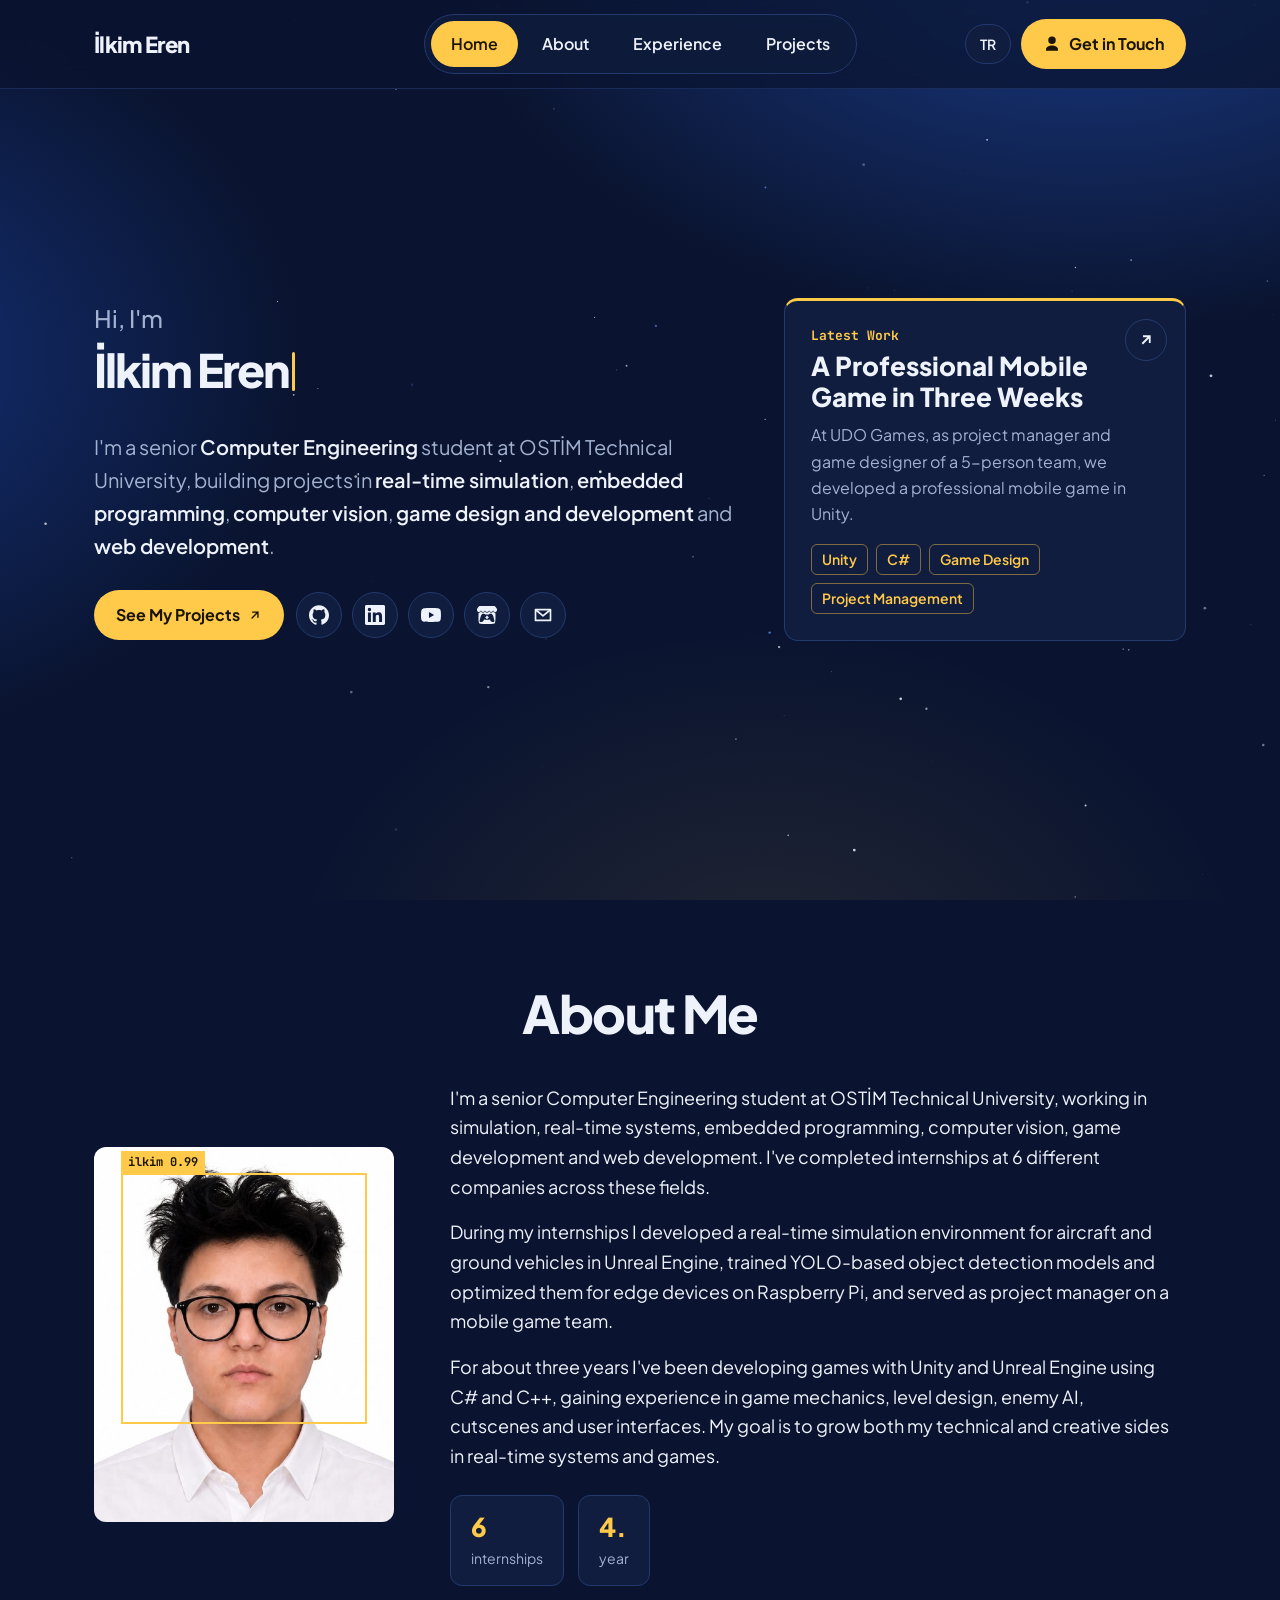
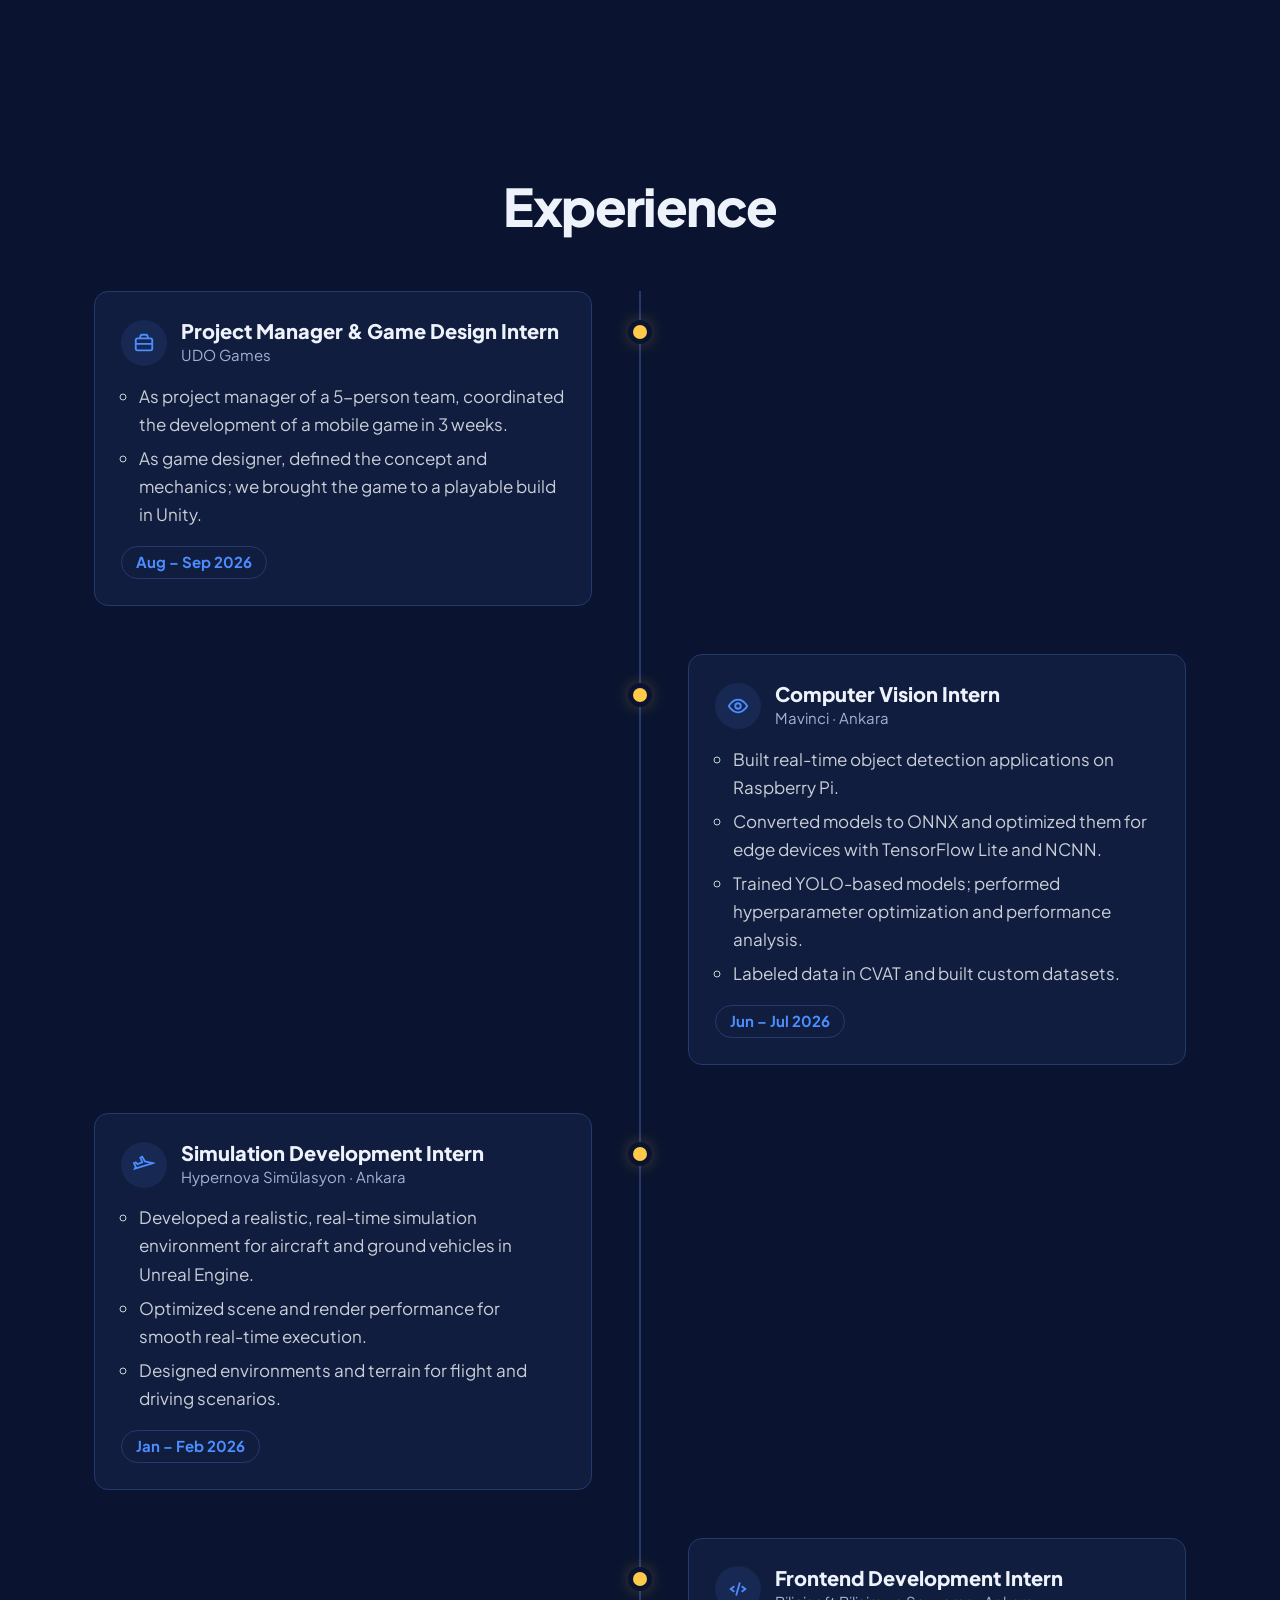
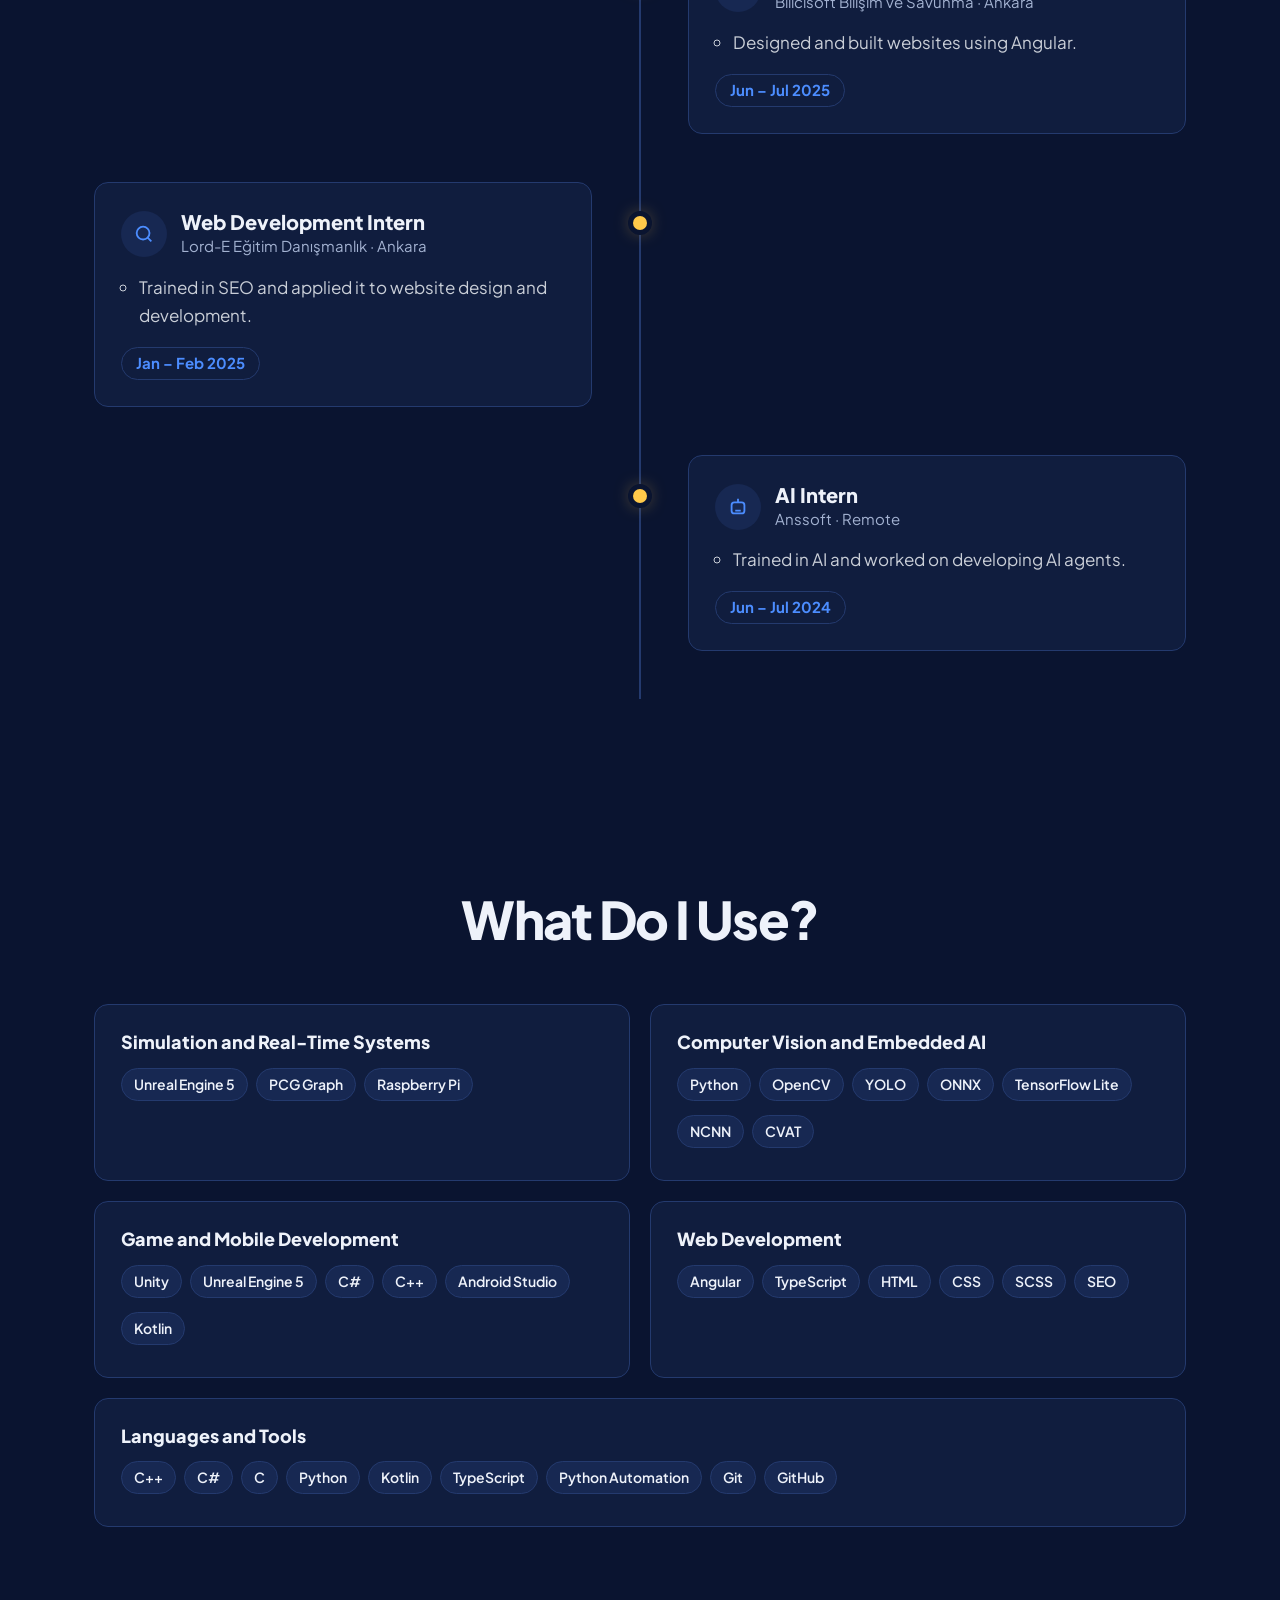
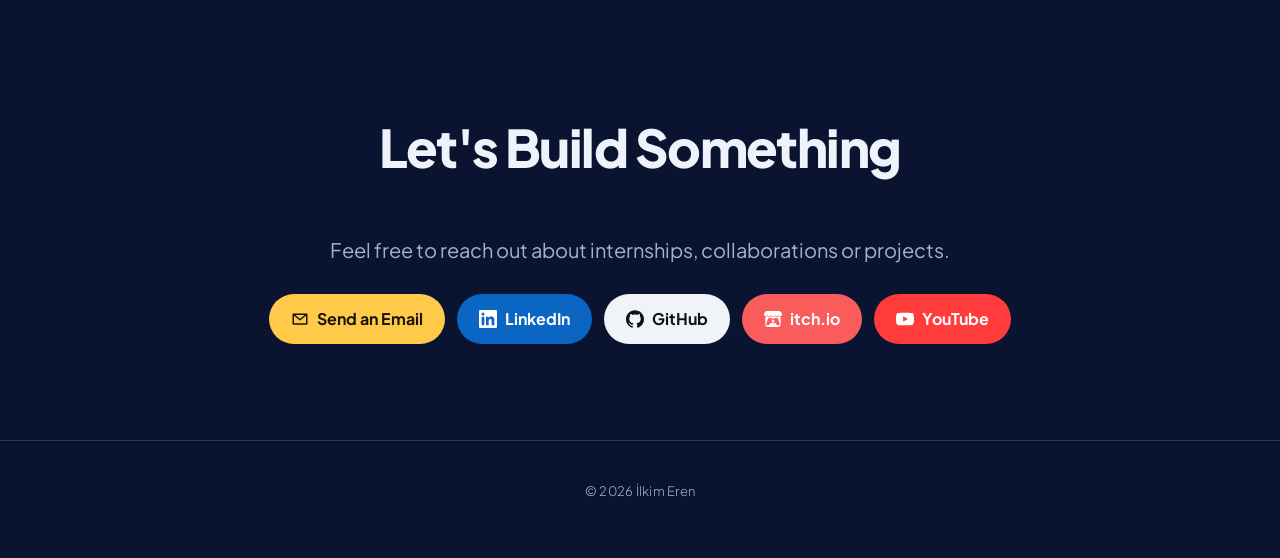
==== commit 82da7e00: "Add files via upload" ====
--- a/index.html
+++ b/index.html
@@ -7,7 +7,7 @@
 <meta name="description" content="İlkim Eren — Bilgisayar Mühendisliği öğrencisi. Simülasyon, gerçek zamanlı sistemler ve görüntü işleme.">
 <link rel="preconnect" href="https://fonts.googleapis.com">
 <link rel="preconnect" href="https://fonts.gstatic.com" crossorigin>
-<link href="https://fonts.googleapis.com/css2?family=Plus+Jakarta+Sans:wght@400;500;600;700;800&family=JetBrains+Mono:wght@700&display=swap" rel="stylesheet">
+<link href="https://fonts.googleapis.com/css2?family=Plus+Jakarta+Sans:wght@300;400;500;600;700;800&family=JetBrains+Mono:wght@700&display=swap" rel="stylesheet">
 <link rel="stylesheet" href="style.css">
 </head>
 <body>
@@ -88,10 +88,10 @@
         <div>
           <p class="tr reveal from-right">OSTİM Teknik Üniversitesi Bilgisayar Mühendisliği 4. sınıf öğrencisiyim. Simülasyon, gerçek zamanlı sistemler, gömülü programlama, görüntü işleme, oyun geliştirme ve web geliştirme alanlarında çalışıyorum. Bu alanlarda 6 farklı firmada staj yaptım.</p>
           <p class="tr reveal from-right">Stajlarımda Unreal Engine ile uçak ve kara araçları için gerçek zamanlı bir simülasyon ortamı geliştirdim, Raspberry Pi üzerinde YOLO tabanlı nesne tespiti modellerini eğitip uç cihazlar için optimize ettim ve bir mobil oyun ekibinde proje yöneticiliği üstlendim.</p>
-          <p class="tr reveal from-right">Yaklaşık iki yıldır Unity ve Unreal Engine ile, C# ve C++ kullanarak oyun geliştiriyorum. Oyun mekaniği, seviye tasarımı, düşman yapay zekâsı, ara sahneler ve kullanıcı arayüzü konularında deneyim kazandım. Hedefim, teknik ve yaratıcı yönümü bir arada geliştirerek gerçek zamanlı sistemler ve oyunlar alanında kendimi ileri taşımak.</p>
+          <p class="tr reveal from-right">Yaklaşık üç yıldır Unity ve Unreal Engine ile, C# ve C++ kullanarak oyun geliştiriyorum. Oyun mekaniği, seviye tasarımı, düşman yapay zekâsı, ara sahneler ve kullanıcı arayüzü konularında deneyim kazandım. Hedefim, teknik ve yaratıcı yönümü bir arada geliştirerek gerçek zamanlı sistemler ve oyunlar alanında kendimi ileri taşımak.</p>
           <p class="en reveal from-right">I'm a senior Computer Engineering student at OSTİM Technical University, working in simulation, real-time systems, embedded programming, computer vision, game development and web development. I've completed internships at 6 different companies across these fields.</p>
           <p class="en reveal from-right">During my internships I developed a real-time simulation environment for aircraft and ground vehicles in Unreal Engine, trained YOLO-based object detection models and optimized them for edge devices on Raspberry Pi, and served as project manager on a mobile game team.</p>
-          <p class="en reveal from-right">For about two years I've been developing games with Unity and Unreal Engine using C# and C++, gaining experience in game mechanics, level design, enemy AI, cutscenes and user interfaces. My goal is to grow both my technical and creative sides in real-time systems and games.</p>
+          <p class="en reveal from-right">For about three years I've been developing games with Unity and Unreal Engine using C# and C++, gaining experience in game mechanics, level design, enemy AI, cutscenes and user interfaces. My goal is to grow both my technical and creative sides in real-time systems and games.</p>
           <div class="stats reveal">
             <div class="stat"><b>6</b><small><span class="tr">staj</span><span class="en">internships</span></small></div>
             <div class="stat"><b>4.</b><small><span class="tr">sınıf</span><span class="en">year</span></small></div>
--- a/style.css
+++ b/style.css
@@ -241,3 +241,8 @@
 .stat{transition:transform .3s cubic-bezier(.3,1.6,.5,1),border-color .3s}
 .stat:hover{transform:translateY(-5px);border-color:var(--accent)}
 @media (prefers-reduced-motion:reduce){.detect .bbox{clip-path:none}.detect.in .bbox{animation:none}}
+
+.badges{display:inline-flex;align-items:center;gap:6px}
+.medal{display:inline-flex;align-items:center;gap:5px;font-size:13px;font-weight:800;color:#F2B07A;background:rgba(205,127,50,.14);border:1px solid rgba(205,127,50,.55);border-radius:999px;padding:3px 11px 3px 6px;white-space:nowrap;box-shadow:0 0 16px -4px rgba(205,127,50,.55)}
+.medal svg{width:18px;height:18px}
+footer{font-weight:300;font-size:13px;letter-spacing:.02em}
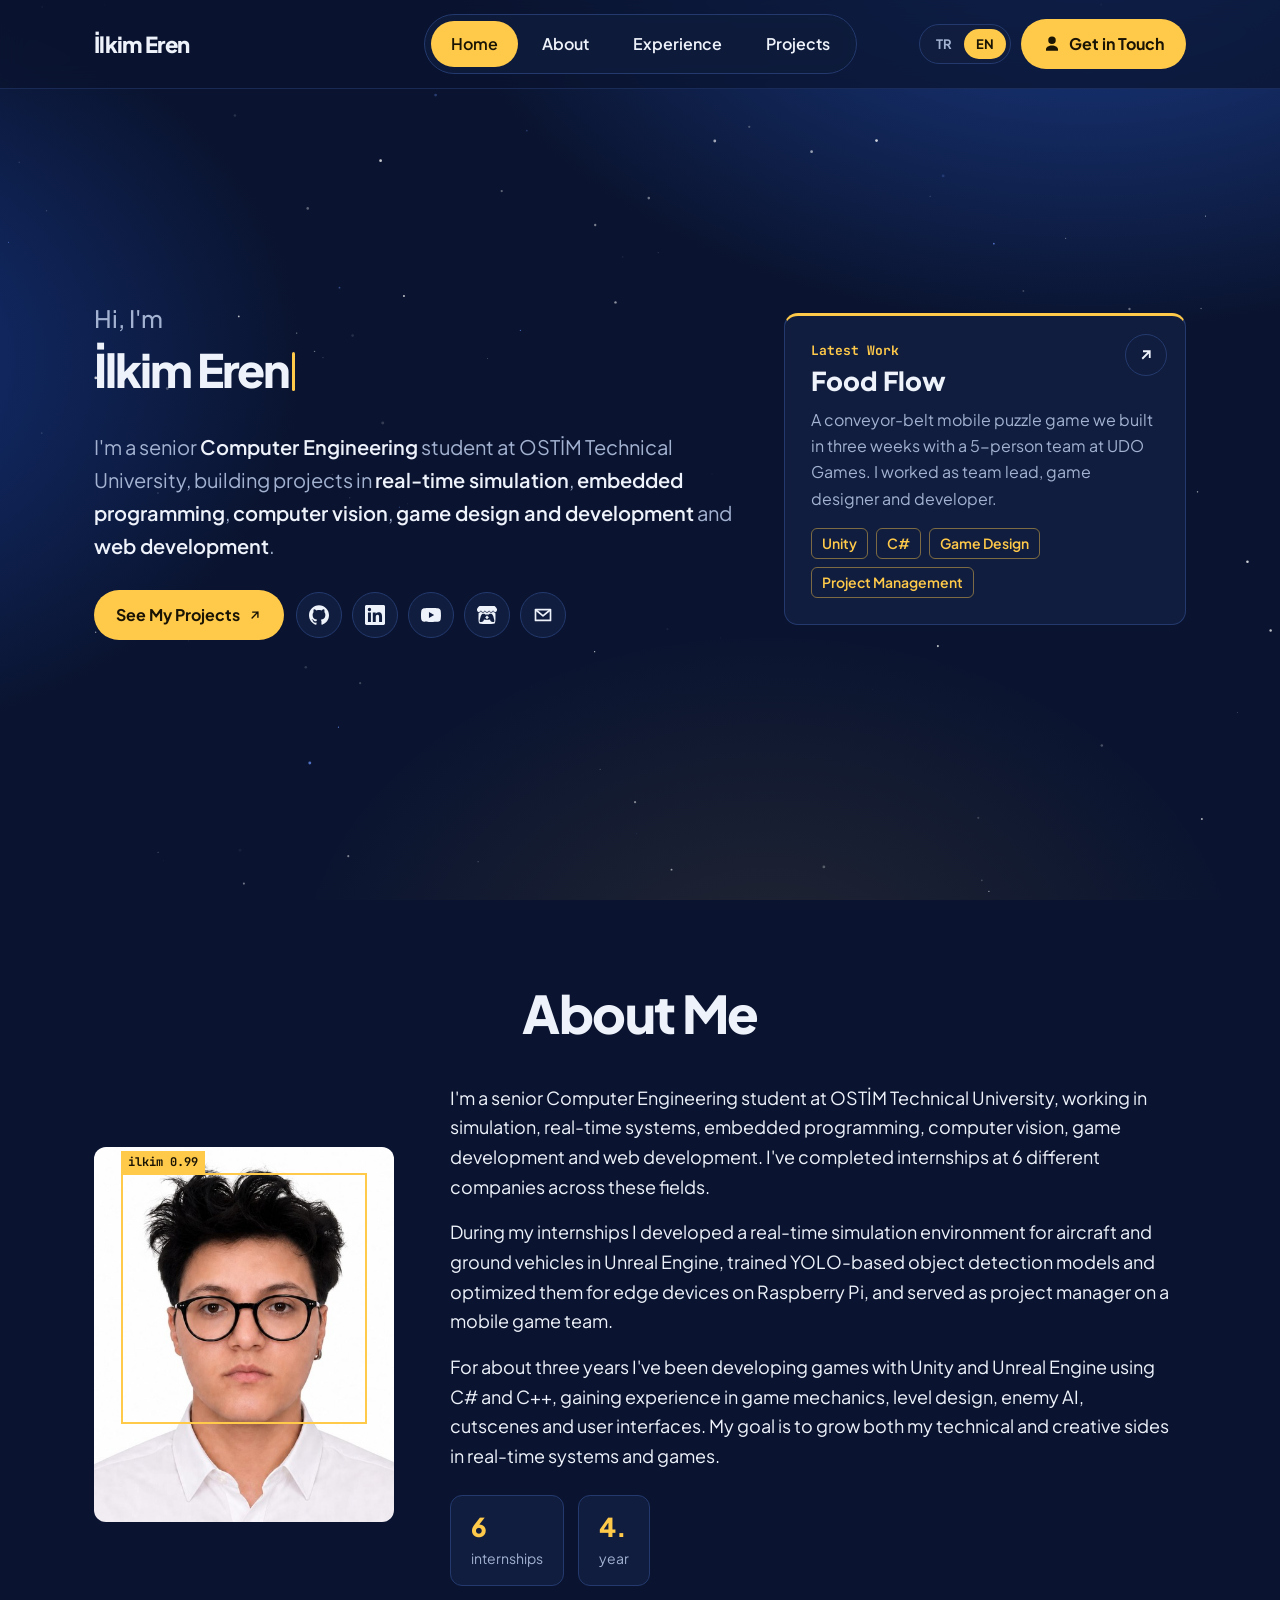
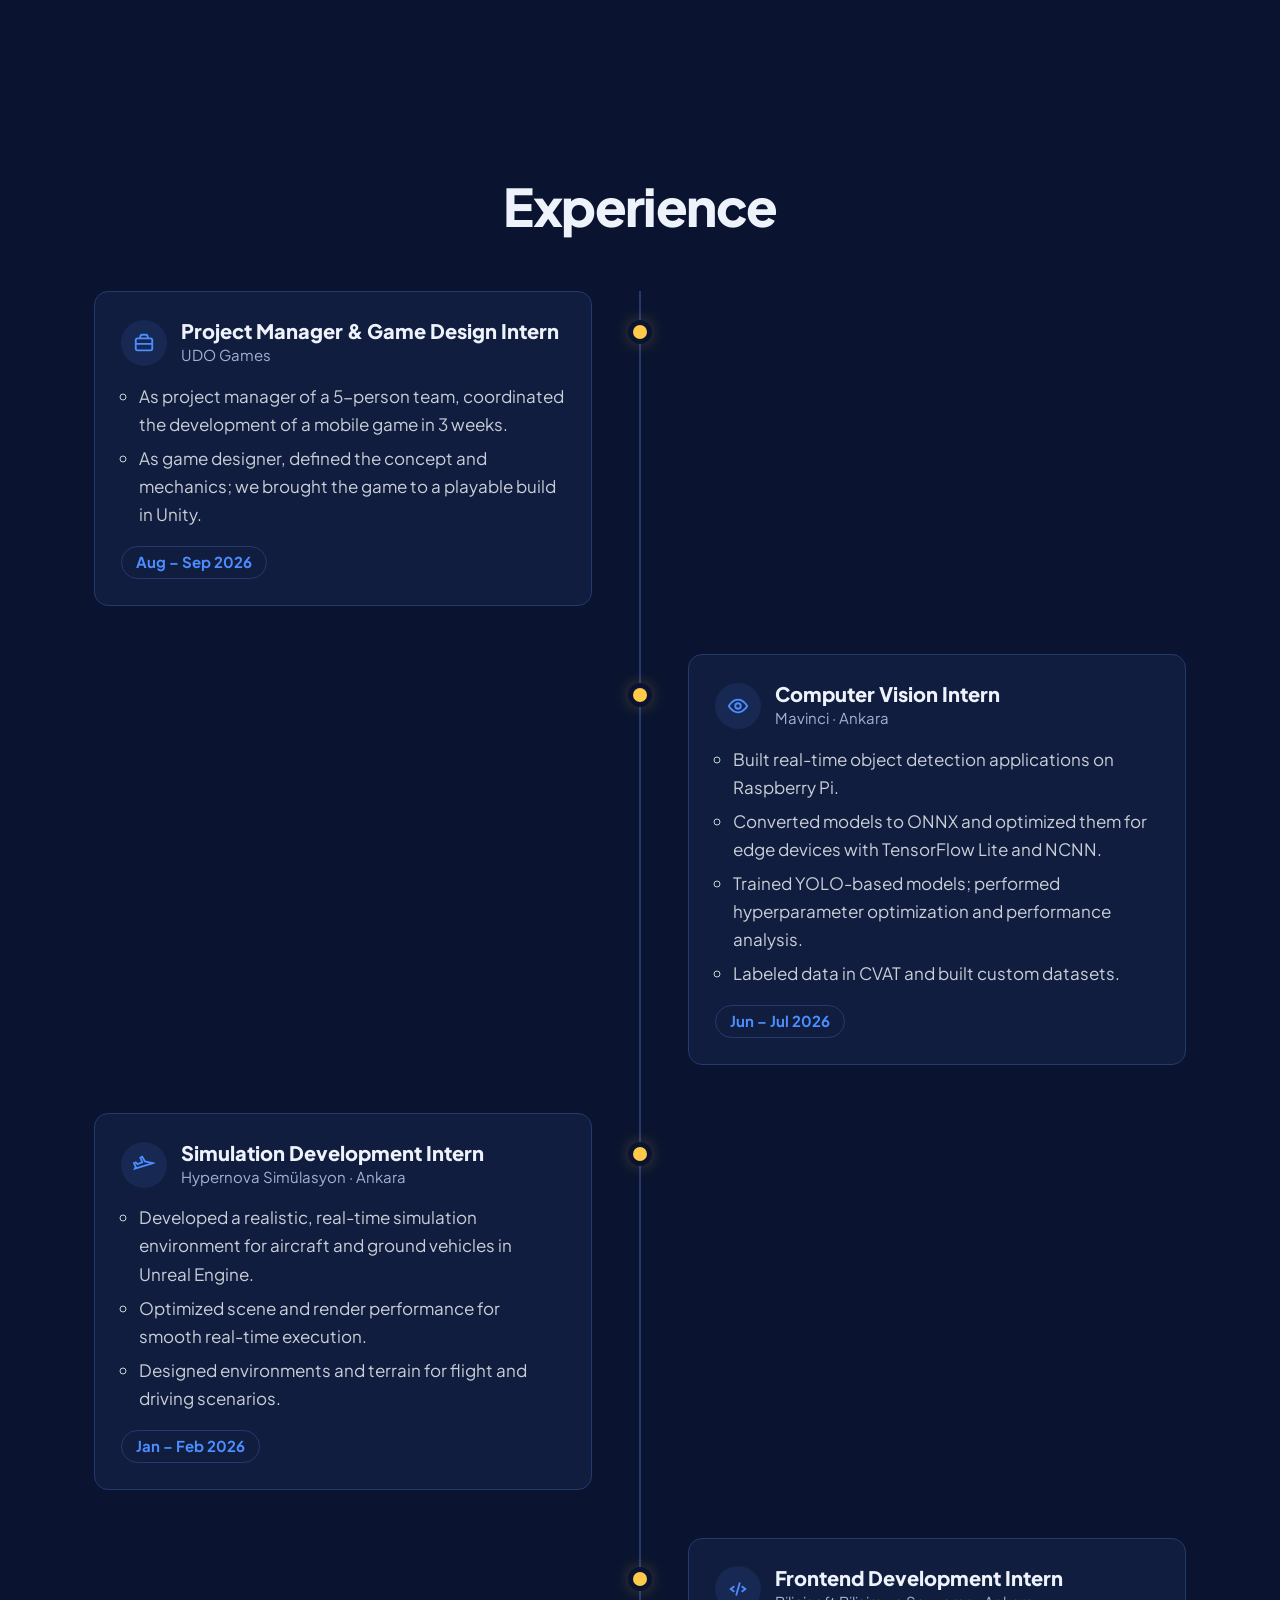
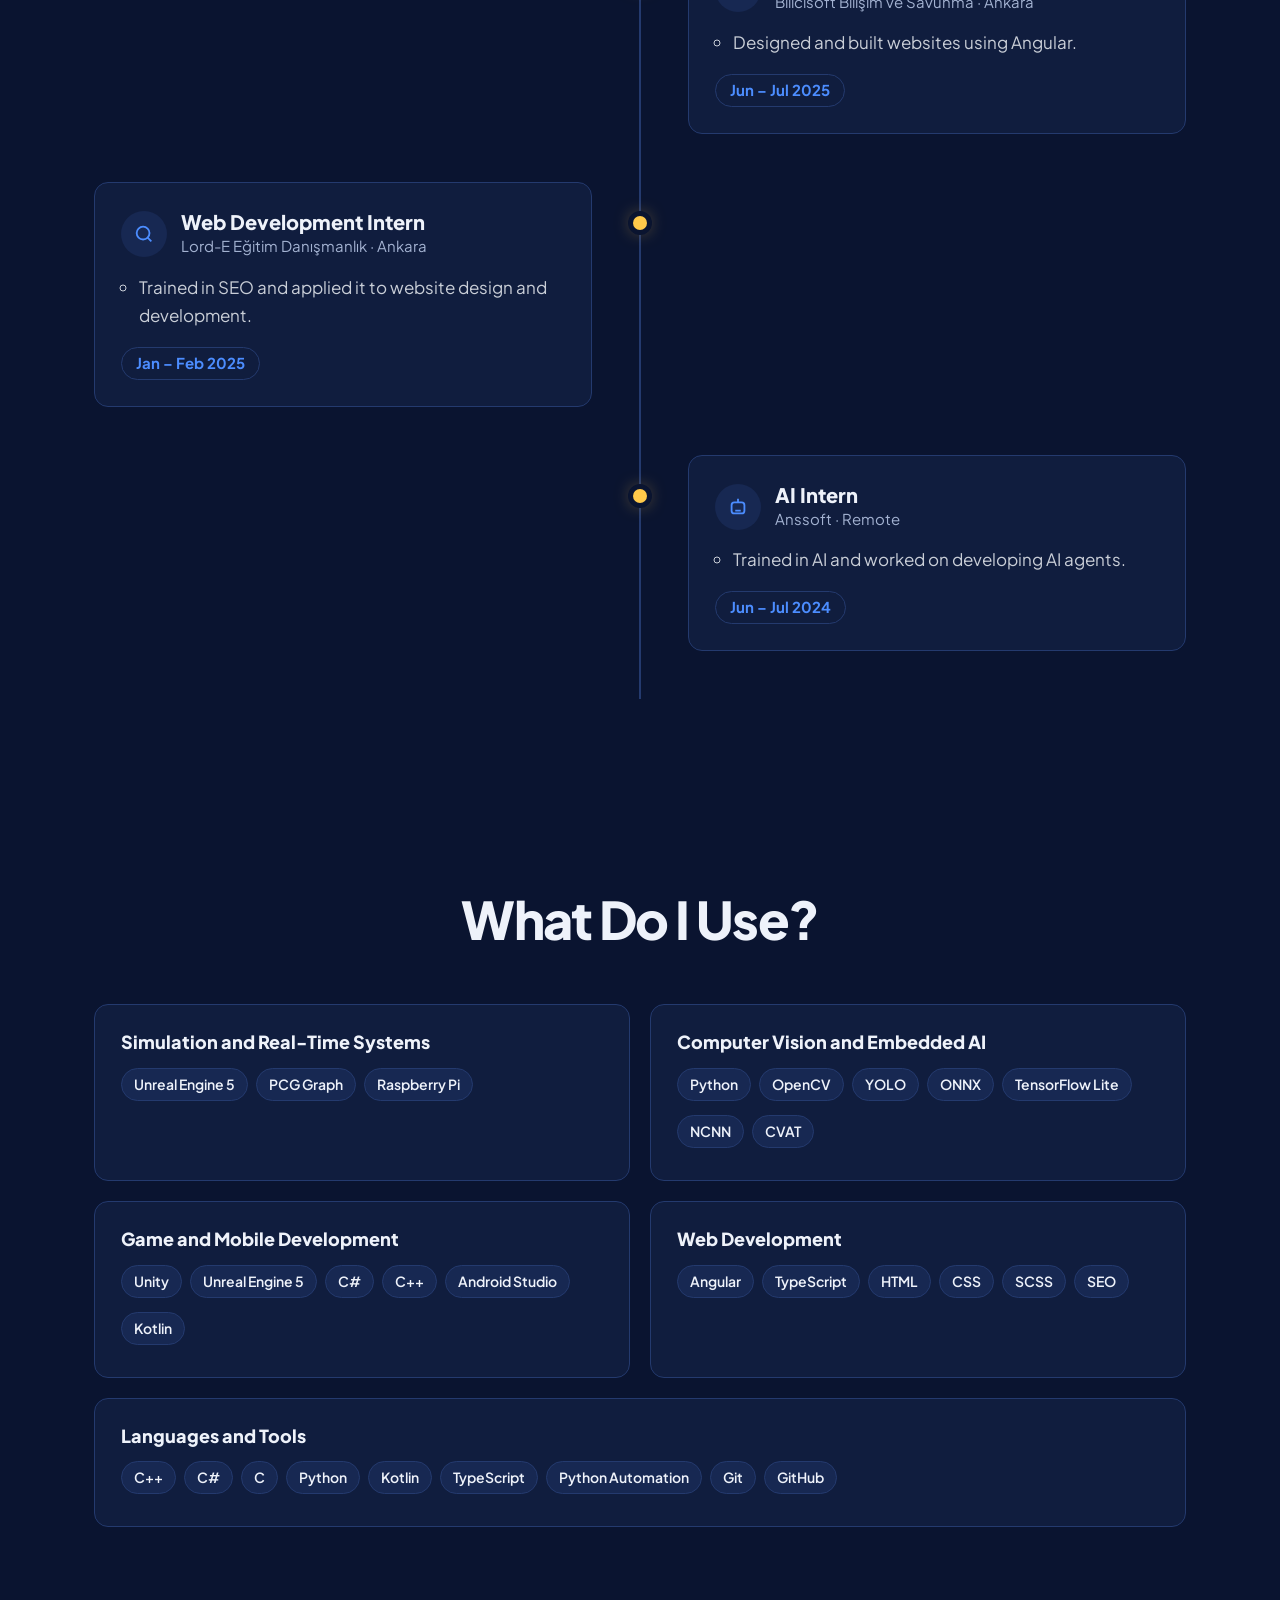
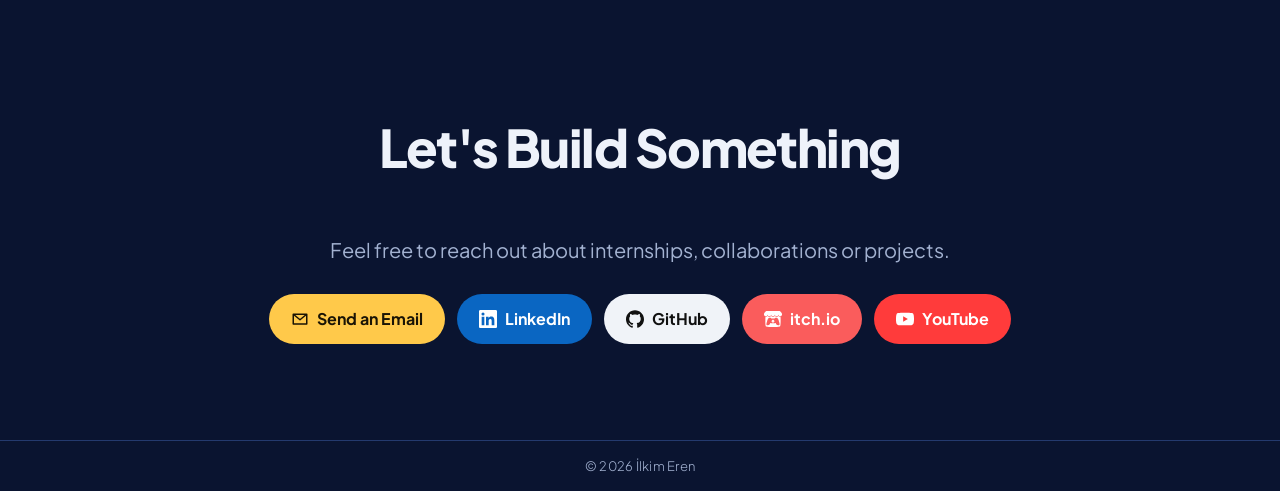
==== commit 3fe87ecb: "Add Food Flow and video previews" ====
--- a/index.html
+++ b/index.html
@@ -2,6 +2,7 @@
 <html lang="tr" data-lang="tr">
 <head>
 <meta charset="utf-8">
+<meta name="referrer" content="strict-origin-when-cross-origin">
 <meta name="viewport" content="width=device-width, initial-scale=1">
 <title>İlkim Eren</title>
 <meta name="description" content="İlkim Eren — Bilgisayar Mühendisliği öğrencisi. Simülasyon, gerçek zamanlı sistemler ve görüntü işleme.">
@@ -38,7 +39,7 @@
       <a href="projeler.html"><span class="tr">Projeler</span><span class="en">Projects</span></a>
     </nav>
     <div class="right">
-      <button class="lang" id="langBtn" aria-label="Dil değiştir / Switch language">EN</button>
+      <div class="langsw" role="group" aria-label="Dil / Language"><button type="button" data-l="tr" aria-label="Türkçe">TR</button><button type="button" data-l="en" aria-label="English">EN</button></div>
       <a class="btn yellow hide-sm" href="#iletisim"><svg><use href="#i-user"/></svg><span class="tr">İletişime Geç</span><span class="en">Get in Touch</span></a>
     </div>
   </div></header>
@@ -72,8 +73,8 @@
           <svg width="18" height="18" viewBox="0 0 24 24" fill="none" stroke="currentColor" stroke-width="2.4" aria-hidden="true"><path d="M7 17 17 7M8 7h9v9"/></svg>
         </a>
         <p class="label"><span class="tr">Son Çalışmam</span><span class="en">Latest Work</span></p>
-        <h3><span class="tr">Üç Haftada Profesyonel Mobil Oyun</span><span class="en">A Professional Mobile Game in Three Weeks</span></h3>
-        <p><span class="tr">UDO Games'te 5 kişilik ekibin proje yöneticisi ve oyun tasarımcısı olarak Unity ile profesyonel bir mobil oyun geliştirdik.</span><span class="en">At UDO Games, as project manager and game designer of a 5-person team, we developed a professional mobile game in Unity.</span></p>
+        <h3>Food Flow</h3>
+        <p><span class="tr">UDO Games'te 5 kişilik ekiple üç haftada geliştirdiğimiz konveyör bant temalı mobil puzzle oyunu. Ekip lideri, oyun tasarımcısı ve geliştirici olarak çalıştım.</span><span class="en">A conveyor-belt mobile puzzle game we built in three weeks with a 5-person team at UDO Games. I worked as team lead, game designer and developer.</span></p>
         <ul class="chips"><li>Unity</li><li>C#</li><li><span class="tr">Oyun Tasarımı</span><span class="en">Game Design</span></li><li><span class="tr">Proje Yönetimi</span><span class="en">Project Management</span></li></ul>
       </aside>
     </div>
--- a/style.css
+++ b/style.css
@@ -246,3 +246,35 @@
 .medal{display:inline-flex;align-items:center;gap:5px;font-size:13px;font-weight:800;color:#F2B07A;background:rgba(205,127,50,.14);border:1px solid rgba(205,127,50,.55);border-radius:999px;padding:3px 11px 3px 6px;white-space:nowrap;box-shadow:0 0 16px -4px rgba(205,127,50,.55)}
 .medal svg{width:18px;height:18px}
 footer{font-weight:300;font-size:13px;letter-spacing:.02em}
+footer{padding:16px 0;line-height:1.4}
+
+/* Food Flow öne çıkan oyun kartı */
+.game.feature{grid-column:span 2;border-color:rgba(255,201,74,.45);background:linear-gradient(135deg,rgba(255,201,74,.07),transparent 45%),var(--surface)}
+.game.more.wide{grid-column:span 2}
+.project h3 .sub{font-size:.72em;font-weight:600;color:var(--muted)}
+.mech{list-style:none;padding:0;margin:0 0 18px;display:grid;grid-template-columns:1fr 1fr;gap:10px}
+.mech li{background:var(--surface2);border:1px solid var(--line);border-radius:10px;padding:10px 12px;font-size:14px;color:var(--muted);line-height:1.5}
+.mech li b{display:block;color:var(--ink);font-size:14px;margin-bottom:2px}
+@media (max-width:1100px) and (min-width:901px){.game.more.wide{grid-column:auto}}
+@media (max-width:900px){.game.feature,.game.more.wide{grid-column:auto}.mech{grid-template-columns:1fr}}
+
+/* TR | EN anahtarı */
+.langsw{display:inline-flex;padding:4px;border:1px solid var(--line);border-radius:999px;background:var(--surface)}
+.langsw button{border:0;background:transparent;color:var(--muted);font:700 13px "Plus Jakarta Sans",system-ui,sans-serif;padding:7px 12px;border-radius:999px;cursor:pointer;transition:background-color .2s,color .2s}
+.langsw button:hover{color:var(--ink)}
+.langsw button.on{background:var(--accent);color:var(--accentInk)}
+
+/* YouTube önizleme */
+.ytv{position:relative;aspect-ratio:16/9;border-radius:12px;overflow:hidden;background:#000;cursor:pointer;margin:0 0 16px;border:1px solid var(--line)}
+.ytv img{width:100%;height:100%;object-fit:cover;display:block;transition:transform .4s ease,filter .4s}
+.ytv:hover img{transform:scale(1.05);filter:brightness(.8)}
+.ytv-play{position:absolute;inset:0;display:grid;place-items:center}
+.ytv-play svg{width:62px;height:44px;filter:drop-shadow(0 6px 16px rgba(0,0,0,.5));transition:transform .25s cubic-bezier(.3,1.6,.5,1)}
+.ytv:hover .ytv-play svg{transform:scale(1.12)}
+.ytv-label{position:absolute;left:10px;bottom:10px;font-size:12px;font-weight:700;color:#fff;background:rgba(0,0,0,.6);padding:3px 9px;border-radius:999px}
+.ytv iframe{position:absolute;inset:0;width:100%;height:100%;border:0}
+.ytv:focus-visible{outline:2px solid var(--accent);outline-offset:3px}
+.feat-row{display:grid;grid-template-columns:1fr 1fr;gap:20px;align-items:start;margin-bottom:16px}
+.feat-row p{margin:0}
+.feat-row .ytv{margin:0}
+@media (max-width:900px){.feat-row{grid-template-columns:1fr}}
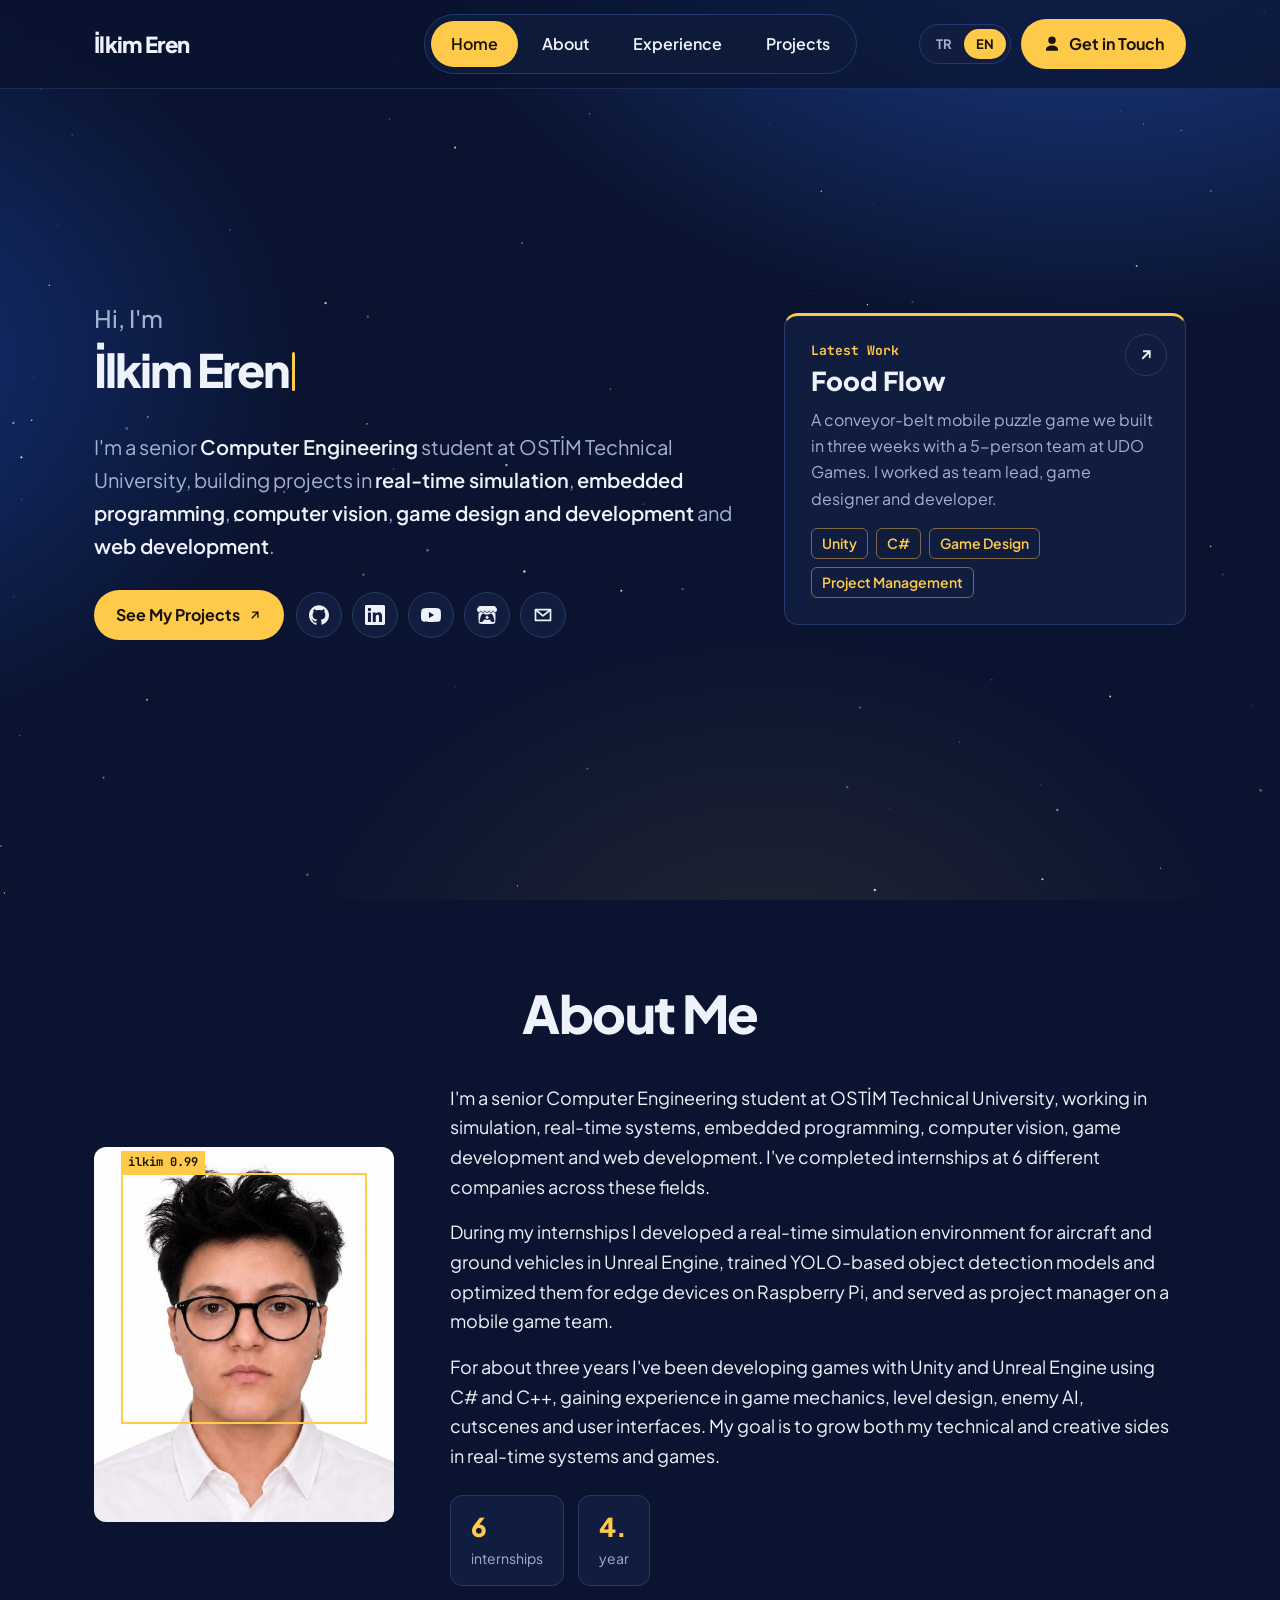
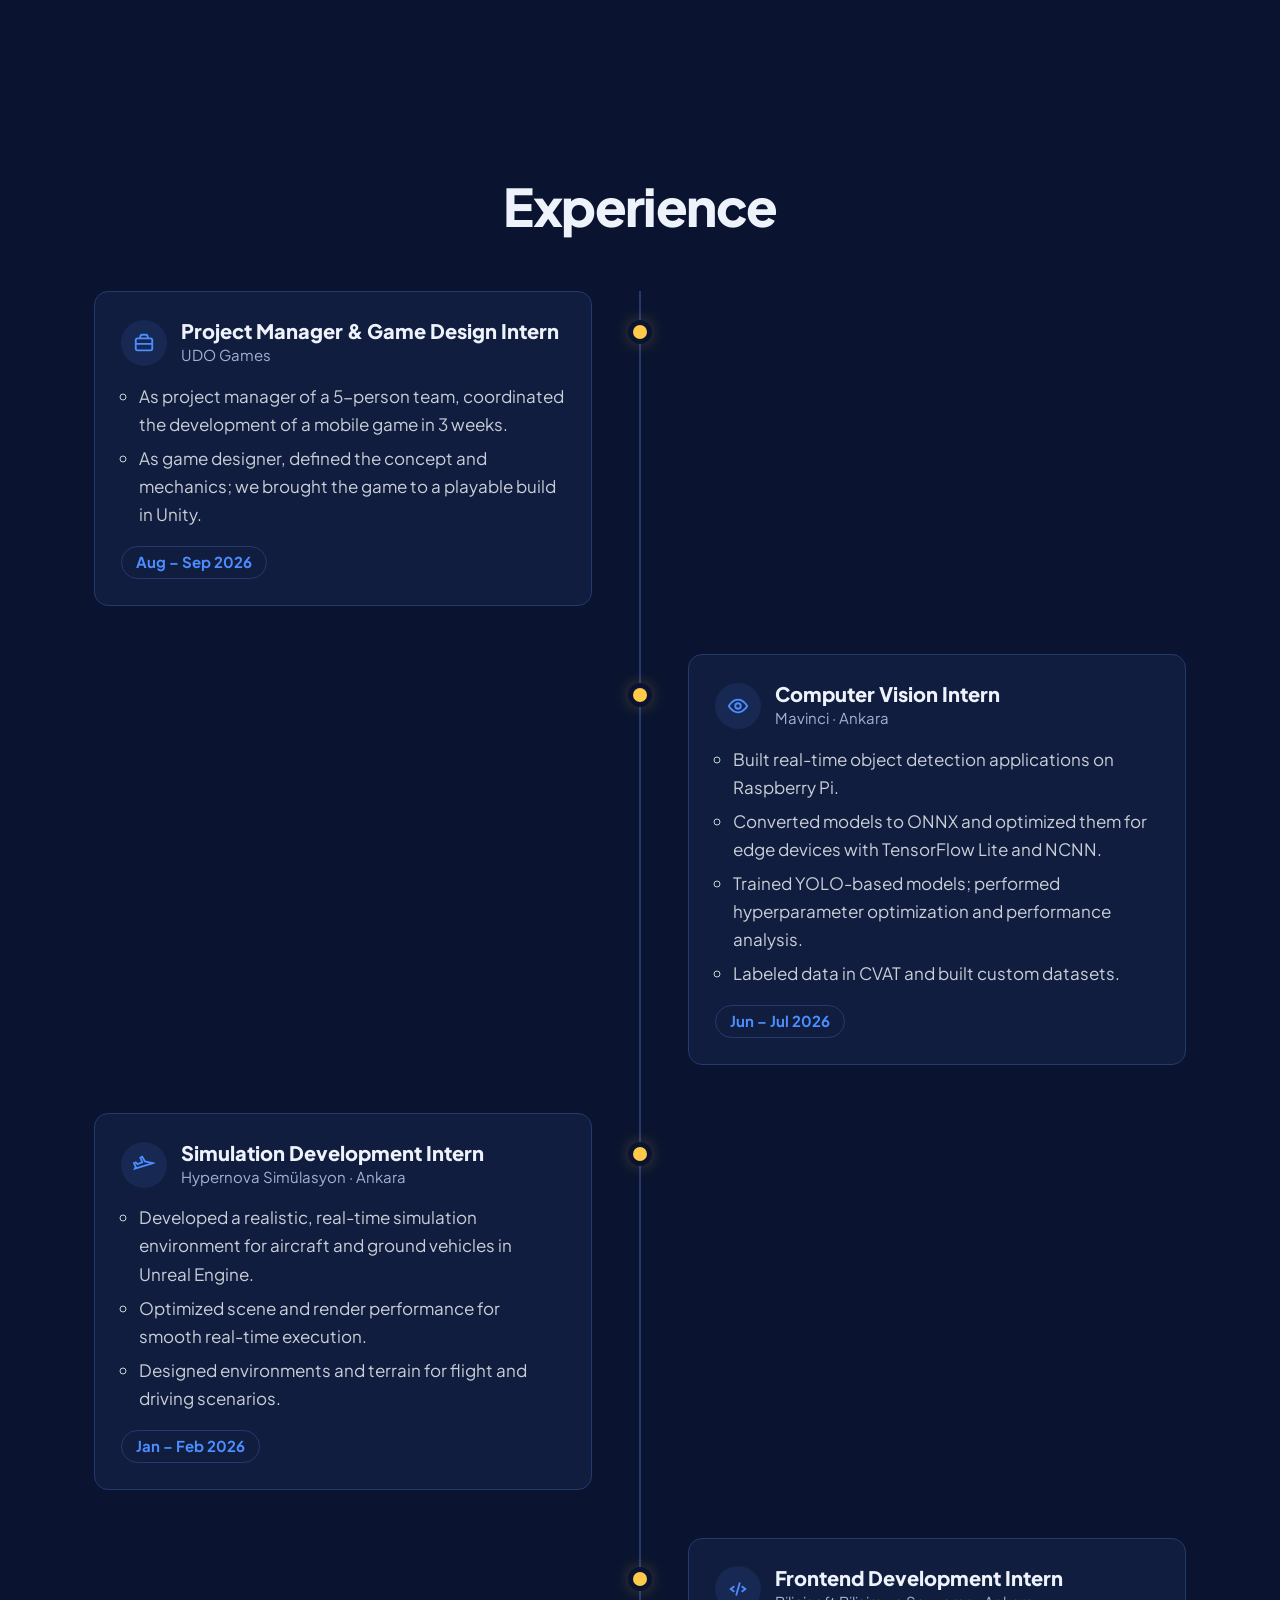
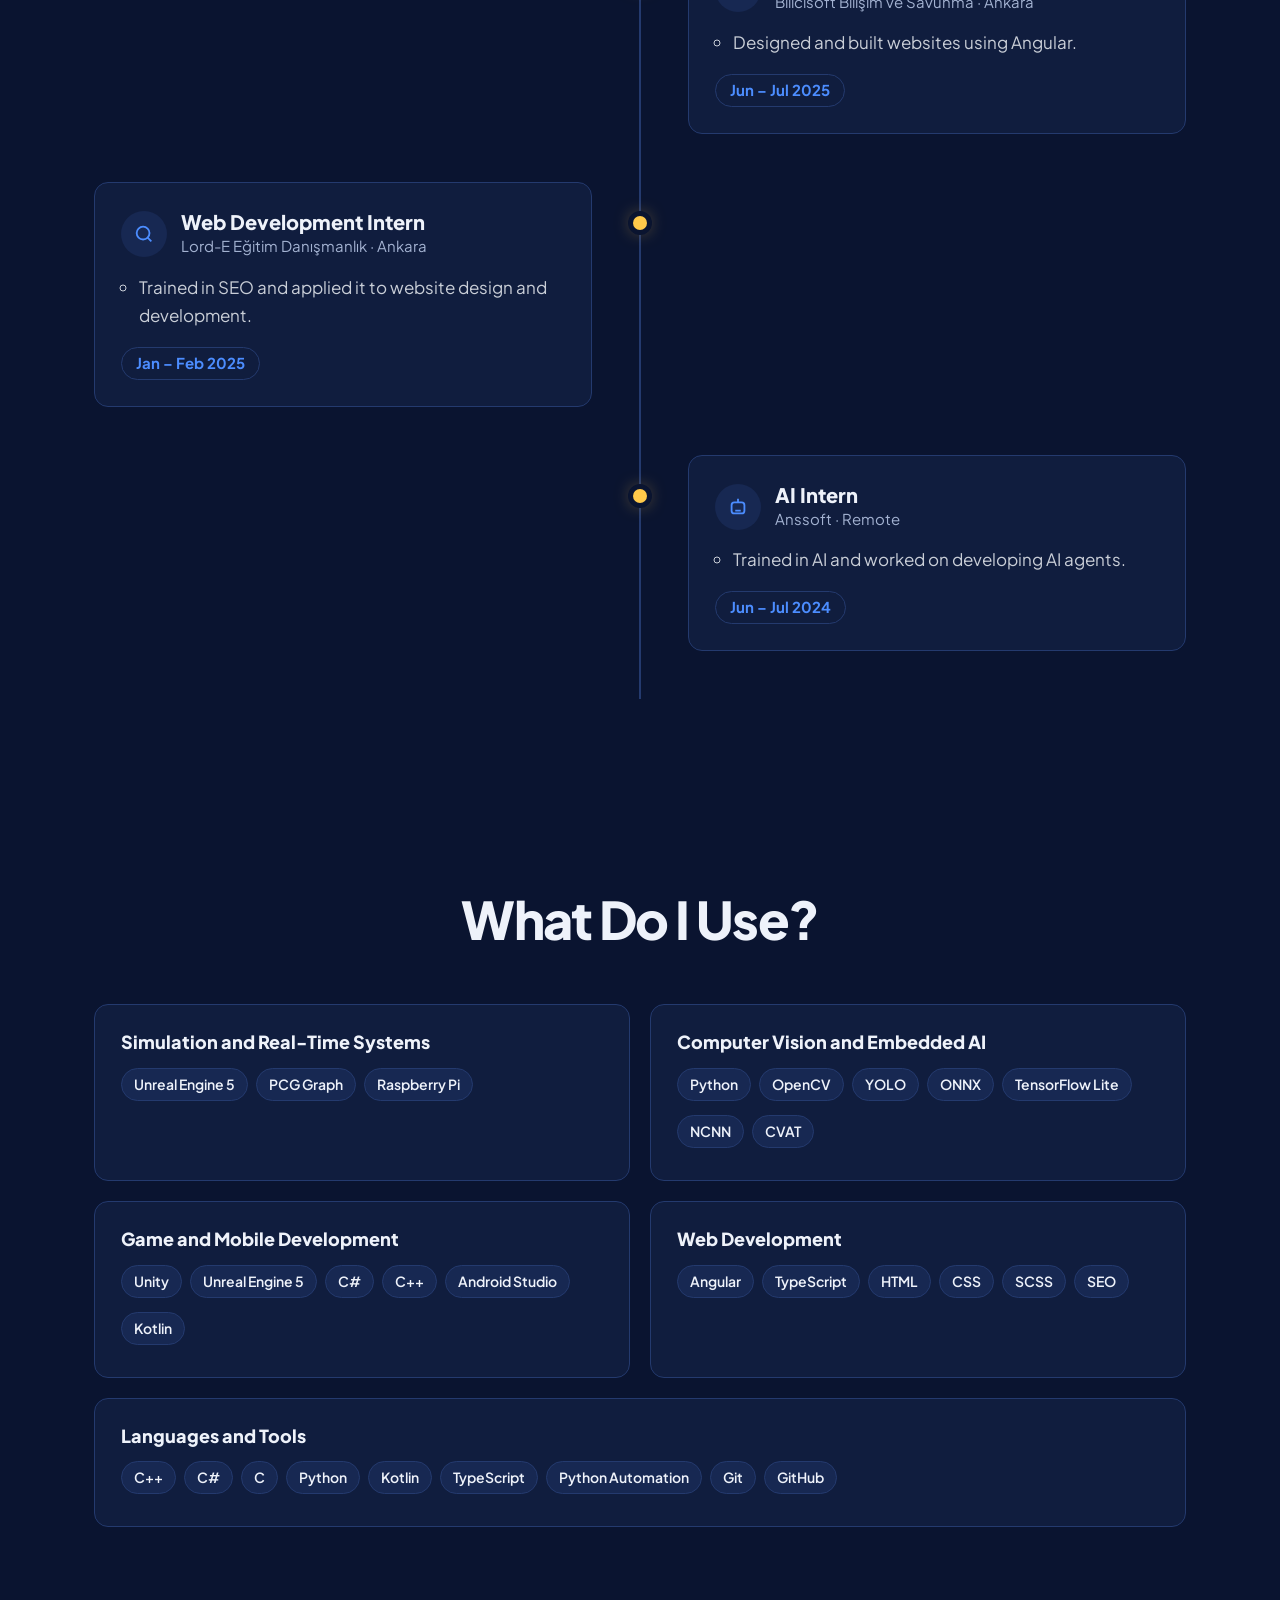
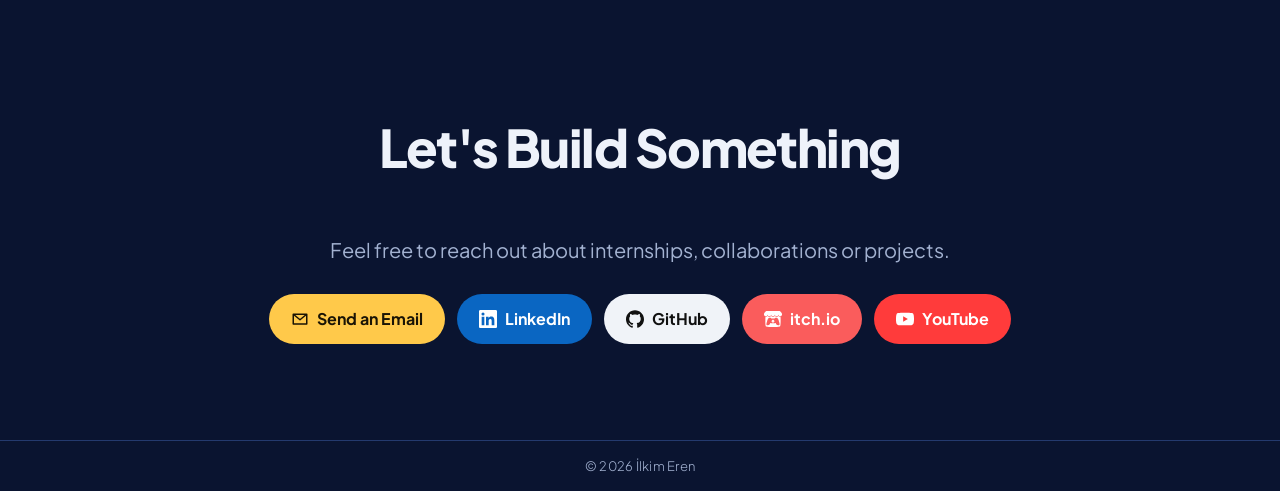
==== commit 770e7de3: "Remove duplicate Food Flow card" ====
--- a/index.html
+++ b/index.html
@@ -69,7 +69,7 @@
       </div>
 
       <aside class="now">
-        <a class="go" href="projeler.html" aria-label="Projelere git">
+        <a class="go" href="projeler.html#oyunlar" aria-label="Food Flow">
           <svg width="18" height="18" viewBox="0 0 24 24" fill="none" stroke="currentColor" stroke-width="2.4" aria-hidden="true"><path d="M7 17 17 7M8 7h9v9"/></svg>
         </a>
         <p class="label"><span class="tr">Son Çalışmam</span><span class="en">Latest Work</span></p>
--- a/style.css
+++ b/style.css
@@ -278,3 +278,6 @@
 .feat-row p{margin:0}
 .feat-row .ytv{margin:0}
 @media (max-width:900px){.feat-row{grid-template-columns:1fr}}
+.game .duty{flex:none;font-size:14px;margin:0 0 14px;color:var(--muted)}
+.game .duty b{color:var(--ink)}
+.projects .project > p{flex:none}
